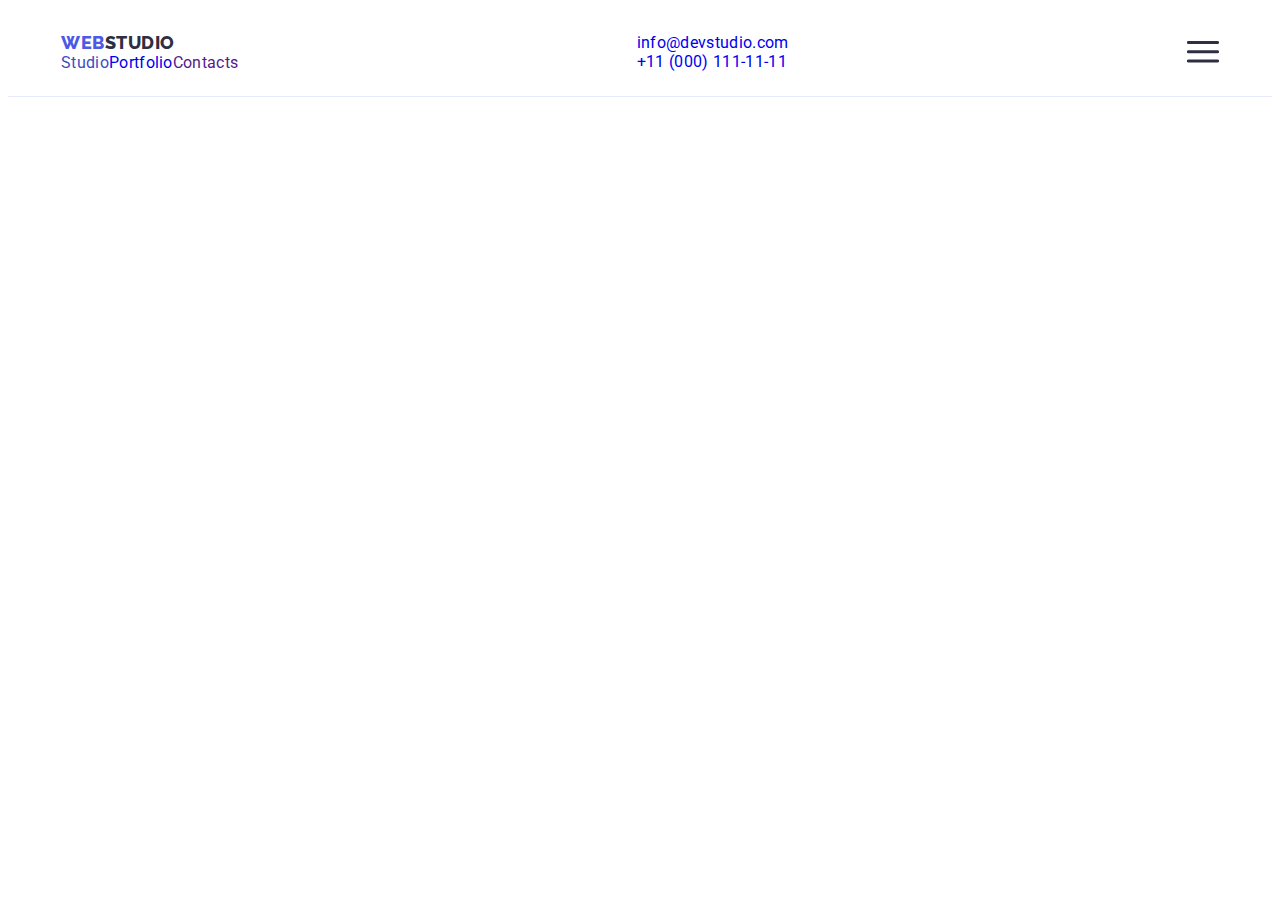
==== index.html @ 08434173 "thrash" ====
<!DOCTYPE html>
<html lang="en">
  <head>
    <meta charset="UTF-8" />
    <meta http-equiv="X-UA-Compatible" content="IE=edge" />
    <meta name="viewport" content="width=device-width, initial-scale=1.0" />
    <title>Main Page</title>
    <link rel="preconnect" href="https://fonts.googleapis.com" />
    <link rel="preconnect" href="https://fonts.gstatic.com" crossorigin />
    <link
      href="https://fonts.googleapis.com/css2?family=Raleway:wght@800&family=Roboto:wght@400;500;700;900&display=swap"
      rel="stylesheet"
    />
    <link
      rel="stylesheet"
      href="https://cdnjs.cloudflare.com/ajax/libs/modern-normalize/1.1.0/modern-normalize.min.css"
      integrity="sha512-wpPYUAdjBVSE4KJnH1VR1HeZfpl1ub8YT/NKx4PuQ5NmX2tKuGu6U/JRp5y+Y8XG2tV+wKQpNHVUX03MfMFn9Q=="
      crossorigin="anonymous"
      referrerpolicy="no-referrer"
    />
    <link rel="stylesheet" href="./css/styles.css" />
    <link rel="stylesheet" href="./css/media.css" />
  </head>
  <body>
    <!--**************HEADER********************-->
    <header class="page-header">
      <div class="container page-header-container">
        <nav class="page-navigation">
          <a class="logotype link" href="./index.html"
            >Web<span class="header-logotype-color">Studio</span></a
          >
          <ul class="menu list">
            <li class="menu-item">
              <a class="menu-link active-link link" href="./index.html"
                >Studio</a
              >
            </li>
            <li class="menu-item">
              <a class="menu-link link" href="./portfolio.html">Portfolio</a>
            </li>
            <li class="menu-item">
              <a class="menu-link link" href="">Contacts</a>
            </li>
          </ul>
        </nav>
        <address class="contacts">
          <ul class="contacts-menu list">
            <li class="contacts-menu-item contacts-information-email">
              <a
                class="contacts-information link"
                href="mailto:info@devstudio.com"
                >info@devstudio.com</a
              >
            </li>
            <li class="contacts-menu-item">
              <a class="contacts-information link" href="tel:+110001111111"
                >+11 (000) 111-11-11</a
              >
            </li>
          </ul>
        </address>
        <button type="button" class="mobile-menu-open" data-mobile-open>
          <svg class="mobile-menu-open-icon" width="32" height="22">
            <use href="./images/icons.svg#icon-menu-hamburger"></use>
          </svg>
        </button>
      </div>
      <div class="mobile-menu" data-mobile>
        <div class="container mobile-menu-container">
        <button type="button" class="mobile-menu-close" data-mobile-close>
          <svg class="mobile-menu-close-icon" width="8" height="8">
            <use href="./images/icons.svg#icon-close-modal"></use>
          </svg>
        </button>
        <ul class="mobile-menu-list list">
          <li class="mobile-menu-item"><a class="mobile-menu-link mobile-active-link link" href="">Studio</a></li>
          <li class="mobile-menu-item"><a class="mobile-menu-link link" href="">Portfolio</a></li>
          <li class="mobile-menu-item"><a class="mobile-menu-link link" href="">Contacts</a></li>
        </ul>
        <adress class="mobile-contacts">
          <ul class="mobile-contacts-menu list">
            <li class="mobile-contacts-item"><a class="mobile-contacts-information mobile-contacts-information-active link" href="tel:+110001111111">+11 (000) 111-11-11</a></li>
            <li class="mobile-contacts-item"><a class="mobile-contacts-information link" href="mailto:info@devstudio.com">info@devstudio.com</a></li>
          </ul>
        </adress>
        <ul class="mobile-social-menu list">
            <li class="mobile-social-menu-item"><a class="mobile-social-menu-link link" href="">
                      <svg class="mobile-social-menu-icon" width="24" height="24">
                        <use href="./images/icons.svg#icon-instagram"></use>
                      </svg>
                    </a>
                  </li>
            <li class="mobile-social-menu-item">
                    <a class="mobile-social-menu-link link" href="">
                      <svg class="mobile-social-menu-icon" width="24" height="24">
                        <use href="./images/icons.svg#icon-twitter"></use>
                      </svg>
                    </a>
                  </li>
            <li class="mobile-social-menu-item">
                    <a class="mobile-social-menu-link link" href="">
                      <svg class="mobile-social-menu-icon" width="24" height="24">
                        <use href="./images/icons.svg#icon-facebook"></use>
                      </svg>
                    </a>
                  </li>
            <li class="mobile-social-menu-item">
                    <a class="mobile-social-menu-link link" href="">
                      <svg class="mobile-social-menu-icon" width="24" height="24">
                        <use href="./images/icons.svg#icon-linkedin"></use>
                      </svg>
                    </a>
                  </li>
                </ul>
                </div>
        </div>
    </header>
    <main>
      <!--**************HERO********************-->
      <!-- <section class="hero section">
        <h1 class="hero-title">Effective Solutions for Your Business</h1>
        <button class="hero-btn" type="button" data-modal-open>
          Order Service
        </button>
      </section> -->
      <!--**************ADVANTAGES********************-->
      <!-- <section class="advantages">
        <div class="container">
          <h2 class="section-title visually-hidden advantages-title">
            Advantages
          </h2>
          <ul class="advantages-menu list">
            <li class="advantages-item">
              <div class="advantages-icon-container">
                <svg class="advantages-icon" width="64" height="64">
                  <use href="./images/icons.svg#icon-antenna"></use>
                </svg>
              </div>
              <h3 class="advantages-item-title">Strategy</h3>
              <p class="advantages-item-description">
                Our goal is to identify the business problem to walk away with
                the perfect and creative solution.
              </p>
            </li>
            <li class="advantages-item">
              <div class="advantages-icon-container">
                <svg class="advantages-icon" width="64" height="64">
                  <use href="./images/icons.svg#icon-clock"></use>
                </svg>
              </div>
              <h3 class="advantages-item-title">Punctuality</h3>
              <p class="advantages-item-description">
                Bring the key message to the brand's audience for the best price
                within the shortest possible time.
              </p>
            </li>
            <li class="advantages-item">
              <div class="advantages-icon-container">
                <svg class="advantages-icon" width="64" height="64">
                  <use href="./images/icons.svg#icon-diagram"></use>
                </svg>
              </div>
              <h3 class="advantages-item-title">Diligence</h3>
              <p class="advantages-item-description">
                Research and confirm brands that present the strongest digital
                growth opportunities and minimize risk.
              </p>
            </li>
            <li class="advantages-item">
              <div class="advantages-icon-container">
                <svg class="advantages-icon" width="64" height="64">
                  <use href="./images/icons.svg#icon-astronaut"></use>
                </svg>
              </div>
              <h3 class="advantages-item-title">Technologies</h3>
              <p class="advantages-item-description">
                Design practice focused on digital experiences. We bring forth a
                deep passion for problem-solving.
              </p>
            </li>
          </ul>
        </div>
      </section> -->
      <!--**************ABOUT********************-->
      <!-- <section class="about section">
        <div class="container">
          <h2 class="section-title about-title">What are we doing</h2>
          <ul class="about-menu list">
            <li class="about-menu-item">
              <img
                class="about-picture"
                src="./images/monitor.jpg"
                alt="monitor"
                width="360"
                height="300"
              />
            </li>
            <li class="about-menu-item">
              <img
                class="about-picture"
                src="./images/smartphones.jpg"
                width="360"
                height="300"
                alt="different smartphones displays"
              />
            </li>
            <li class="about-menu-item">
              <img
                class="about-picture"
                src="./images/hands-with-smartphone.jpg"
                width="360"
                height="300"
                alt="hands with smartphone"
              />
            </li>
          </ul>
        </div>
      </section> -->
      <!--**************TEAM********************-->
      <!-- <section class="team section">
        <div class="container">
          <h2 class="section-title team-title">Our Team</h2>
          <ul class="team-menu list">
            <li class="team-menu-item">
              <img
                class="team-menu-picture"
                src="./images/product-designer.jpg"
                alt="man with beard"
                width="264"
                height="260"
              />
              <div class="team-menu-item-container">
                <h3 class="team-menu-title">Mark Guerrero</h3>
                <p class="team-menu-description">Product Designer</p>
                <ul class="social-menu list">
                  <li class="social-menu-item">
                    <a class="social-menu-link link" href="">
                      <svg class="social-menu-icon" width="16" height="16">
                        <use href="./images/icons.svg#icon-instagram"></use>
                      </svg>
                    </a>
                  </li>
                  <li class="social-menu-item">
                    <a class="social-menu-link link" href="">
                      <svg class="social-menu-icon" width="16" height="16">
                        <use href="./images/icons.svg#icon-twitter"></use>
                      </svg>
                    </a>
                  </li>
                  <li class="social-menu-item">
                    <a class="social-menu-link link" href="">
                      <svg class="social-menu-icon" width="16" height="16">
                        <use href="./images/icons.svg#icon-facebook"></use>
                      </svg>
                    </a>
                  </li>
                  <li class="social-menu-item">
                    <a class="social-menu-link link" href="">
                      <svg class="social-menu-icon" width="16" height="16">
                        <use href="./images/icons.svg#icon-linkedin"></use>
                      </svg>
                    </a>
                  </li>
                </ul>
              </div>
            </li>
            <li class="team-menu-item">
              <img
                class="team-menu-picture"
                src="./images/frontend-developer.jpg"
                alt="smiling-man-in-blue-t-shirt"
                width="264"
                height="260"
              />
              <div class="team-menu-item-container">
                <h3 class="team-menu-title">Tom Ford</h3>
                <p class="team-menu-description">Frontend Developer</p>
                <ul class="social-menu list">
                  <li class="social-menu-item">
                    <a class="social-menu-link link" href="">
                      <svg class="social-menu-icon" width="16" height="16">
                        <use href="./images/icons.svg#icon-instagram"></use>
                      </svg>
                    </a>
                  </li>
                  <li class="social-menu-item">
                    <a class="social-menu-link link" href="">
                      <svg class="social-menu-icon" width="16" height="16">
                        <use href="./images/icons.svg#icon-twitter"></use>
                      </svg>
                    </a>
                  </li>
                  <li class="social-menu-item">
                    <a class="social-menu-link link" href="">
                      <svg class="social-menu-icon" width="16" height="16">
                        <use href="./images/icons.svg#icon-facebook"></use>
                      </svg>
                    </a>
                  </li>
                  <li class="social-menu-item">
                    <a class="social-menu-link link" href="">
                      <svg class="social-menu-icon" width="16" height="16">
                        <use href="./images/icons.svg#icon-linkedin"></use>
                      </svg>
                    </a>
                  </li>
                </ul>
              </div>
            </li>
            <li class="team-menu-item">
              <img
                class="team-menu-picture"
                src="./images/marketing.jpg"
                alt="women in rose cardigan"
                width="264"
                height="260"
              />
              <div class="team-menu-item-container">
                <h3 class="team-menu-title">Camila Garcia</h3>
                <p class="team-menu-description">Marketing</p>
                <ul class="social-menu list">
                  <li class="social-menu-item">
                    <a class="social-menu-link link" href="">
                      <svg class="social-menu-icon" width="16" height="16">
                        <use href="./images/icons.svg#icon-instagram"></use>
                      </svg>
                    </a>
                  </li>
                  <li class="social-menu-item">
                    <a class="social-menu-link link" href="">
                      <svg class="social-menu-icon" width="16" height="16">
                        <use href="./images/icons.svg#icon-twitter"></use>
                      </svg>
                    </a>
                  </li>
                  <li class="social-menu-item">
                    <a class="social-menu-link link" href="">
                      <svg class="social-menu-icon" width="16" height="16">
                        <use href="./images/icons.svg#icon-facebook"></use>
                      </svg>
                    </a>
                  </li>
                  <li class="social-menu-item">
                    <a class="social-menu-link link" href="">
                      <svg class="social-menu-icon" width="16" height="16">
                        <use href="./images/icons.svg#icon-linkedin"></use>
                      </svg>
                    </a>
                  </li>
                </ul>
              </div>
            </li>
            <li class="team-menu-item">
              <img
                class="team-menu-picture"
                src="./images/ui-designer.jpg"
                alt="smiling man in grey cardigan"
                width="264"
                height="260"
              />
              <div class="team-menu-item-container">
                <h3 class="team-menu-title">Daniel Wilson</h3>
                <p class="team-menu-description">UI Designer</p>
                <ul class="social-menu list">
                  <li class="social-menu-item">
                    <a class="social-menu-link link" href="">
                      <svg class="social-menu-icon" width="16" height="16">
                        <use href="./images/icons.svg#icon-instagram"></use>
                      </svg>
                    </a>
                  </li>
                  <li class="social-menu-item">
                    <a class="social-menu-link link" href="">
                      <svg class="social-menu-icon" width="16" height="16">
                        <use href="./images/icons.svg#icon-twitter"></use>
                      </svg>
                    </a>
                  </li>
                  <li class="social-menu-item">
                    <a class="social-menu-link link" href="">
                      <svg class="social-menu-icon" width="16" height="16">
                        <use href="./images/icons.svg#icon-facebook"></use>
                      </svg>
                    </a>
                  </li>
                  <li class="social-menu-item">
                    <a class="social-menu-link link" href="">
                      <svg class="social-menu-icon" width="16" height="16">
                        <use href="./images/icons.svg#icon-linkedin"></use>
                      </svg>
                    </a>
                  </li>
                </ul>
              </div>
            </li>
          </ul>
        </div>
      </section> -->
      <!--**************CUSTOMERS********************-->
      <!-- <section class="customers section">
        <div class="container">
          <h2 class="section-title customers-title">Customers</h2>
          <ul class="customers-menu list">
            <li class="customers-menu-item">
              <a class="customers-menu-link" href="">
                <svg class="customers-menu-icon" width="104" height="56">
                  <use href="./images/icons.svg#icon-logo1"></use>
                </svg>
              </a>
            </li>
            <li class="customers-menu-item">
              <a class="customers-menu-link" href="">
                <svg class="customers-menu-icon" width="104" height="56">
                  <use href="./images/icons.svg#icon-logo2"></use>
                </svg>
              </a>
            </li>
            <li class="customers-menu-item">
              <a class="customers-menu-link" href="">
                <svg class="customers-menu-icon" width="104" height="56">
                  <use href="./images/icons.svg#icon-logo3"></use>
                </svg>
              </a>
            </li>
            <li class="customers-menu-item">
              <a class="customers-menu-link" href="">
                <svg class="customers-menu-icon" width="104" height="56">
                  <use href="./images/icons.svg#icon-logo4"></use>
                </svg>
              </a>
            </li>
            <li class="customers-menu-item">
              <a class="customers-menu-link" href="">
                <svg class="customers-menu-icon" width="104" height="56">
                  <use href="./images/icons.svg#icon-logo5"></use>
                </svg>
              </a>
            </li>
            <li class="customers-menu-item">
              <a class="customers-menu-link" href="">
                <svg class="customers-menu-icon" width="104" height="56">
                  <use href="./images/icons.svg#icon-logo6"></use>
                </svg>
              </a>
            </li>
          </ul>
        </div>
      </section>
    </main> -->
    <!--**************FOOTER********************-->
    <!-- <footer class="footer">
      <div class="container footer-general-container">
        <div class="page-footer-container">
          <a class="logotype footer-logotype link" href="./index.html"
            >Web<span class="footer-logotype-color">Studio</span></a
          >
          <p class="footer-copy">
            Increase the flow of customers and sales for your business with
            digital marketing & growth solutions.
          </p>
        </div>
        <div class="social-media-container">
          <p class="social-media-title">Social media</p>
          <ul class="social-media-menu list">
            <li class="social-media-item">
              <a class="social-media-item-link link" href="">
                <svg class="social-media-icon" width="24" height="24">
                  <use href="./images/icons.svg#icon-instagram"></use>
                </svg>
              </a>
            </li>
            <li class="social-media-item">
              <a class="social-media-item-link link" href="">
                <svg class="social-media-icon" width="24" height="24">
                  <use href="./images/icons.svg#icon-twitter"></use>
                </svg>
              </a>
            </li>
            <li class="social-media-item">
              <a class="social-media-item-link link" href="">
                <svg class="social-media-icon" width="24" height="24">
                  <use href="./images/icons.svg#icon-facebook"></use>
                </svg>
              </a>
            </li>
            <li class="social-media-item">
              <a class="social-media-item-link link" href="">
                <svg class="social-media-icon" width="24" height="24">
                  <use href="./images/icons.svg#icon-linkedin"></use>
                </svg>
              </a>
            </li>
          </ul>
        </div>
        <div class="subscribe-container">
          <p class="subscribe-form-name">Subscribe</p>
          <form class="subscribe-form">
            <label class="subscribe-form-field">
              <input
                type="email"
                name="subscribe-email"
                class="subscribe-form-input"
                required
                placeholder="E-mail"
              />
            </label>
            <button type="submit" class="subscribe-form-submit">
              Subscribe
              <svg class="subscribe-form-icon" width="24" height="24">
                <use href="./images/icons.svg#icon-subscribe"></use>
              </svg>
            </button>
          </form>
        </div>
      </div>
    </footer>
    <div class="backdrop is-hidden" data-modal>
      <div class="modal">
        <button type="button" class="modal-close-btn" data-modal-close>
          <svg class="modal-close-btn-icon" width="8" height="8">
            <use href="./images/icons.svg#icon-close-modal"></use>
          </svg>
        </button>
        <p class="form-name">Leave your contacts and we will call you back</p>
        <form class="modal-form">
          <label class="modal-form-field">
            <span class="modal-form-field-desc">Name</span>
            <span class="modal-form-input-wrapper">
              <input
                type="text"
                name="user-name"
                class="modal-form-input"
                required
                pattern="[a-zA-Zа-яА-ЯіІїЇ]+"
                minlength="2"
              />
              <svg class="modal-form-input-icon" width="18" height="18">
                <use href="./images/icons.svg#icon-person"></use>
              </svg>
            </span>
          </label>
          <label class="modal-form-field">
            <span class="modal-form-field-desc">Phone</span>
            <span class="modal-form-input-wrapper">
              <input
                type="tel"
                name="user-phone"
                class="modal-form-input"
                required
                pattern="[0-9]{3}-[0-9]{3}-[0-9]{2}-[0-9]{2}"
                title="xxx-xxx-xx-xx"
              />
              <svg class="modal-form-input-icon" width="18" height="24">
                <use href="./images/icons.svg#icon-phone"></use>
              </svg>
            </span>
          </label>
          <label class="modal-form-field">
            <span class="modal-form-field-desc">Email</span>
            <span class="modal-form-input-wrapper">
              <input type="email" name="user-email" class="modal-form-input" />
              <svg class="modal-form-input-icon" width="18" height="24">
                <use href="./images/icons.svg#icon-email"></use>
              </svg>
            </span>
          </label>
          <label class="modal-form-message-field">
            <span class="modal-form-field-desc">Comment</span>
            <textarea
              name="user-message"
              class="modal-form-message"
              placeholder="Text input"
            ></textarea>
          </label>
          <input
            id="user-policy"
            type="checkbox"
            name="user-policy"
            class="modal-form-check visually-hidden"
          />
          <label for="user-policy" class="modal-form-check-desc">
            <span class="modal-form-fake-check">
              <svg class="modal-form-fake-check-icon" width="10" height="8">
                <use href="./images/icons.svg#icon-approval"></use>
              </svg>
            </span>
            I accept the terms and conditions of the&nbsp;
            <a class="modal-form-check-desc-link link" href=""
              >Privacy Policy</a
            ></label
          >
          <button type="submit" class="modal-form-submit">Send</button>
        </form>
      </div>
    </div> -->
    <script defer src="js/mobile-menu.js"></script>
    <!-- <script src="./js/modal.js"></script> -->
  </body>
</html>
---- css/styles.css ----
:root {
  --primary-brand: #4d5ae5;
  --pressed-state: #404bbf;
  --dark: #2e2f42;
  --success: #31d0aa;
  --text: #434455;
  --subtle-text: #8e8f99;
  --accent: #e7e9fc;
  --light: #f4f4fd;
  --modal-overlay: #2e2f42;
  --hero-background: #2e2f42;
  --white-background: #ffffff;
  --modal-background: #fcfcfc;
  --card-set-horizontal-gap: 24px;
  --card-set-vertical-gap: 48px;
  --transition-dur-and-func: 250ms cubic-bezier(0.4, 0, 0.2, 1);
}
body {
  font-family: "Roboto", sans-serif;
  letter-spacing: 0.02em;
  background-color: var(--white-background);
  color: var(--text);
}
.container {
  max-width: 428px;
  padding-left: 15px;
  padding-right: 15px;
  margin-left: auto;
  margin-right: auto;
}
.section {
  padding-top: 120px;
  padding-bottom: 120px;
}
p,
h1,
h2,
h3,
h4,
h5,
h6 {
  margin-top: 0;
  margin-bottom: 0;
}
ul,
ol {
  margin-top: 0;
  margin-bottom: 0;
  padding-left: 0;
}
img {
  display: block;
  max-width: 100%;
}
address {
  font-style: normal;
}
button {
  cursor: pointer;
}
.visually-hidden {
  position: absolute;
  width: 1px;
  height: 1px;
  margin: -1px;
  border: 0;
  padding: 0;
  white-space: nowrap;
  clip-path: inset(100%);
  clip: rect(0 0 0 0);
  overflow: hidden;
}
.link {
  text-decoration: none;
}
.list {
  list-style: none;
}
/*======================COMPONENTS=====================*/
.section-title {
  font-size: 36px;
  line-height: 1.11;
  text-align: center;
  text-transform: capitalize;
  letter-spacing: 0.02em;
  color: var(--dark);
}
/*========================HEADER=======================*/
.page-header {
  padding-top: 24px;
  padding-bottom: 24px;
  border-bottom: 1px solid #e7e9fc;
}
.page-header-container {
  display: flex;
  align-items: center;
  justify-content: space-between;
}
.mobile-menu-open {
  background-color: transparent;
  border: none;
  stroke: var(--dark);
  padding: 0;
  line-height: 0;
}
.mobile-menu {
  position: fixed;
  top: 0;
  left: 0;
  z-index: 2;
  width: 100%;
  height: 100%;
  background-color: var(--white-background);
  opacity: 0;
  visibility: hidden;
  pointer-events: none;
  transition: opacity var(--transition-dur-and-func),
    visibility var(--transition-dur-and-func);
}
.mobile-menu.is-open {
  visibility: visible;
  opacity: 1;
  pointer-events: none;
}
.mobile-menu-container {
  position: relative;
  padding-top: 80px;
  padding-bottom: 40px;
  padding-left: 40px;
  padding-right: 35px;
}
.mobile-menu-close {
  position: absolute;
  top: 24px;
  right: 15px;
  border: 1px solid rgba(46, 47, 66, 0.1);
  border-radius: 50%;
  padding: 0;
  line-height: 0;
  width: 24px;
  height: 24px;
}
.mobile-menu-close-icon {
  fill: var(--dark);
}
.mobile-menu-link {
  font-weight: 700;
  font-size: 36px;
  line-height: 1.11;
  letter-spacing: 0.02em;
  text-transform: capitalize;
  color: var(--dark);
}
.mobile-menu-item:not(:last-child) {
  margin-bottom: 40px;
}
.mobile-active-link {
  color: var(--pressed-state);
}
.mobile-contacts-menu {
  display: flex;
  flex-direction: column;
  align-items: flex-start;
  margin-top: 284px;
  margin-bottom: 48px;
}
.mobile-contacts-information {
  font-weight: 500;
  font-size: 20px;
  line-height: 1.2;
  letter-spacing: 0.02em;
  color: var(--text);
}
.mobile-contacts-information-active {
  display: block;
  font-weight: 700;
  font-size: 36px;
  line-height: 1.11;
  letter-spacing: 0.02em;
  text-transform: capitalize;
  color: var(--primary-brand);
  margin-bottom: 40px;
}
.mobile-social-menu {
  display: flex;
  align-items: flex-start;
  gap: 56px;
}
.mobile-social-menu-item {
  width: 40px;
  height: 40px;
}
.mobile-social-menu-link {
  display: flex;
  justify-content: center;
  align-items: center;
  background-color: #4d5ae5;
  width: 100%;
  height: 100%;
  border-radius: 50%;
}

.page-navigation {
  /* display: flex;
  align-items: center; */
}
.contacts-menu {
  /* display: flex;
  align-items: center; */
}
.menu {
  /* display: flex;
  align-items: center; */
}
.menu-item {
  /* position: relative; */
}
.menu-item:not(:last-child) {
  /* margin-right: 70px; */
}
.logotype {
  font-family: "Raleway", sans-serif;
  font-weight: 800;
  font-size: 18px;
  line-height: 1.17;
  display: flex;
  align-items: center;
  letter-spacing: 0.03em;
  text-transform: uppercase;
  color: var(--primary-brand);
}
.page-navigation > .logotype {
  /* margin-right: 76px; */
}
.header-logotype-color {
  font-family: "Raleway", sans-serif;
  font-weight: 800;
  font-size: 18px;
  line-height: 1.17px;
  display: flex;
  align-items: center;
  letter-spacing: 0.03em;
  text-transform: uppercase;
  color: var(--dark);
}
.menu-link {
  /* font-weight: 500;
  font-size: 16px;
  line-height: 1.5;
  color: var(--dark);
  transition: color var(--transition-dur-and-func); */
}
.menu-link:hover,
.menu-link:focus {
  color: var(--pressed-state);
}
.active-link {
  color: var(--pressed-state);
}
.active-link::after {
  /* content: "";
  display: block;
  position: absolute;
  width: 100%;
  height: 4px;
  left: 0px;
  top: 44px;
  background-color: var(--pressed-state);
  border-radius: 2px; */
}
.contacts {
  /* font-style: normal;
  margin-left: auto; */
}
.contacts-information {
  /* font-size: 16px;
  line-height: 1.5;
  color: inherit;
  transition: color var(--transition-dur-and-func); */
}
.contacts-information:hover,
.contacts-information:focus {
  /* color: var(--pressed-state); */
}
.contacts-information-email {
  /* margin-right: 70px; */
}
/*========================HERO=========================*/
.hero {
  background-color: var(--dark);
  background-image: linear-gradient(
      rgba(46, 47, 66, 0.7),
      rgba(46, 47, 66, 0.7)
    ),
    url(../images/hero-background-image.jpg);
  background-position: center;
  background-size: cover;
  max-width: 1440px;
  height: 600px;
  margin-left: auto;
  margin-right: auto;
  padding-top: 188px;
  padding-bottom: 188px;
  text-align: center;
  justify-content: center;
}
.hero-title {
  font-size: 56px;
  line-height: 1.07;
  letter-spacing: 0.02em;
  color: var(--white-background);
  width: 496px;
  margin: 0 auto;
}
.hero-btn {
  font-family: "Roboto", sans-serif;
  font-weight: 500;
  font-size: 16px;
  line-height: 1.5;
  letter-spacing: 0.04em;
  color: var(--white-background);
  background: var(--primary-brand);
  box-shadow: 0px 4px 4px rgba(0, 0, 0, 0.15);
  border: none;
  border-radius: 4px;
  min-width: 169px;
  height: 56px;
  padding: 16px 32px;
  margin: 0 auto;
  margin-top: var(--card-set-vertical-gap);
  transition: background-color var(--transition-dur-and-func),
    box-shadow var(--transition-dur-and-func);
}
.hero-btn:hover,
.hero-btn:focus {
  background-color: var(--pressed-state);
  box-shadow: 0px 4px 4px rgba(0, 0, 0, 0.15);
}
/*=====================ADVANTAGES======================*/
.advantages {
  padding-top: 120px;
}
.advantages-menu {
  display: flex;
  flex-wrap: wrap;
  gap: 24px;
}
.advantages {
  padding-bottom: 0px;
}
.advantages-item {
  width: 264px;
}
.advantages-item-title {
  font-weight: 500;
  font-size: 20px;
  line-height: 1.2;
  letter-spacing: 0.02em;
  color: var(--dark);
  margin-bottom: 8px;
}
.advantages-item-description {
  line-height: 1.5;
}
.advantages-icon-container {
  display: flex;
  justify-content: center;
  align-items: center;
  background-color: var(--light);
  border-radius: 4px;
  width: 264px;
  height: 112px;
  margin-bottom: 8px;
}
.advantages-icon {
  fill: var(--dark);
}
/*=======================ABOUT=========================*/
.about-title {
  margin-bottom: 72px;
}
.about-menu {
  display: flex;
  column-gap: var(--card-set-horizontal-gap);
}
.about-menu-item {
  flex-basis: calc(100% - 2 * var(--card-set-horizontal-gap)) / 3;
  border: 1px solid #e7e9fc;
}
/*=======================TEAM==========================*/
.team {
  background-color: var(--light);
}
.team-title {
  margin-bottom: 72px;
}
.team-menu {
  display: flex;
  flex-wrap: wrap;
  column-gap: var(--card-set-horizontal-gap);
}
.team-menu-item {
  background-color: var(--white-background);
  flex-basis: calc(100% - 3 * var(--card-set-horizontal-gap)) / 4;
}
.team-menu-item-container {
  padding-top: 32px;
  padding-bottom: 32px;
  box-shadow: 0px 1px 6px rgba(46, 47, 66, 0.08),
    0px 1px 1px rgba(46, 47, 66, 0.16), 0px 2px 1px rgba(46, 47, 66, 0.08);
  border-radius: 0px 0px 4px 4px;
}
.team-menu-title {
  font-weight: 500;
  font-size: 20px;
  line-height: 1.2;
  letter-spacing: 0.02em;
  text-align: center;
  color: var(--dark);
  margin-bottom: 8px;
}
.team-menu-description {
  line-height: 1.5;
  text-align: center;
  color: var(--text);
  margin-bottom: 8px;
}
.social-menu {
  display: flex;
  justify-content: center;
  gap: 24px;
}
.social-menu-item {
  width: 40px;
  height: 40px;
}
.social-menu-link {
  display: flex;
  justify-content: center;
  align-items: center;
  background-color: #4d5ae5;
  width: 100%;
  height: 100%;
  border-radius: 50%;
  transition: background-color var(--transition-dur-and-func);
}
.social-menu-link:hover,
.social-menu-link:focus {
  background-color: var(--pressed-state);
}
.social-menu-icon {
  fill: #f4f4fd;
}
/*=====================CUSTOMERS==========================*/
.customers-title {
  margin-bottom: 72px;
}
.customers-menu {
  display: flex;
  justify-content: center;
  gap: 24px;
}
.customers-menu-item {
  width: 168px;
  height: 88px;
  border: 1px solid #8e8f99;
  border-radius: 4px;
  transition: border-color var(--transition-dur-and-func);
}
.customers-menu-icon {
  fill: #8e8f99;
  transition: fill var(--transition-dur-and-func);
}
.customers-menu-link {
  display: flex;
  justify-content: center;
  align-items: center;
  width: 100%;
  height: 100%;
}
.customers-menu-item:hover,
.customers-menu-item:focus {
  border-color: var(--pressed-state);
}
.customers-menu-item:hover .customers-menu-icon,
.customers-menu-item:focus .customers-menu-icon {
  fill: var(--pressed-state);
}
/*=====================PORTFOLIO=======================*/
.projects-section {
  padding-top: 96px;
  padding-bottom: 120px;
}
.projects-menu {
  display: flex;
  flex-wrap: wrap;
  column-gap: var(--card-set-horizontal-gap);
  margin-bottom: 72px;
  justify-content: center;
}
.projects-menu-btn {
  font-family: "Roboto", sans-serif;
  background-color: var(--light);
  border: 1px solid var(--accent);
  border-radius: 4px;
  font-weight: 500;
  font-size: 16px;
  line-height: 1.5;
  letter-spacing: 0.04em;
  color: var(--primary-brand);
  padding: 12px 24px;
  transition: background-color var(--transition-dur-and-func),
    box-shadow var(--transition-dur-and-func),
    border var(--transition-dur-and-func), color var(--transition-dur-and-func);
}
.projects-menu-btn:hover,
.projects-menu-btn:focus {
  background-color: var(--pressed-state);
  box-shadow: 0px 3px 1px rgba(0, 0, 0, 0.1), 0px 2px 1px rgba(0, 0, 0, 0.08),
    0px 2px 2px rgba(0, 0, 0, 0.12);
  border: var(--pressed-state);
  color: var(--white-background);
}
.projects-list {
  display: flex;
  flex-wrap: wrap;
  row-gap: var(--card-set-vertical-gap);
  column-gap: var(--card-set-horizontal-gap);
}
.project-list-item {
  flex-basis: calc(100% - 2 * var(--card-set-horizontal-gap)) / 3;
}
.projects-list-link {
  display: block;
  transition: box-shadow var(--transition-dur-and-func);
}
.projects-list-link:hover,
.projects-list-link:focus {
  box-shadow: 0px 1px 6px rgba(46, 47, 66, 0.08),
    0px 1px 1px rgba(46, 47, 66, 0.16), 0px 2px 1px rgba(46, 47, 66, 0.08);
}
.projects-list-link:hover .overlay,
.projects-list-link:focus .overlay {
  transform: translate(0, 0);
}
.projects-list-img-wrapper {
  position: relative;
  overflow: hidden;
}
.overlay {
  position: absolute;
  left: 0;
  top: 0;
  width: 100%;
  height: 100%;
  overflow: auto;
  transform: translate(0, 100%);
  transition: transform var(--transition-dur-and-func);
  font-size: 16px;
  line-height: 1.5;
  letter-spacing: 0.02em;
  color: #f4f4fd;
  padding-top: 40px;
  padding-left: 32px;
  padding-right: 32px;
  background-color: var(--primary-brand);
}
.projects-list-item-container {
  padding-bottom: 32px;
  padding-top: 32px;
  padding-left: 16px;
  border: 1px solid #e7e9fc;
  border-top: none;
}
.projects-list-title {
  font-weight: 500;
  font-size: 20px;
  line-height: 1.2;
  letter-spacing: 0.02em;
  color: var(--dark);
  margin-bottom: 8px;
}
.projects-list-description {
  line-height: 1.5;
  color: var(--text);
}
/*======================FOOTER=========================*/
.footer {
  background-color: var(--dark);
  padding-bottom: 100px;
  padding-top: 100px;
}
.page-footer-container {
  margin-right: 120px;
}
.footer-logotype-color {
  color: var(--light);
}
.footer-copy {
  line-height: 1.5;
  color: var(--light);
  width: 264px;
}
.footer-logotype {
  margin-bottom: 16px;
}
.footer-general-container {
  display: flex;
}
.social-media-container {
  margin-right: 80px;
}
.social-media-title {
  font-weight: 500;
  line-height: 1.5;
  letter-spacing: 0.02em;
  color: #ffffff;
  margin-bottom: 16px;
}
.social-media-menu {
  display: flex;
  justify-content: left;
  gap: 16px;
}
.social-media-item {
  width: 40px;
  height: 40px;
}
.social-media-item-link {
  display: flex;
  justify-content: center;
  align-items: center;
  background-color: #4d5ae5;
  width: 100%;
  height: 100%;
  border-radius: 50%;
  transition: background-color var(--transition-dur-and-func);
}
.social-media-item-link:hover,
.social-media-item-link:focus {
  background-color: var(--success);
}
.social-media-icon {
  fill: #f4f4fd;
}
.subscribe-form-name {
  font-weight: 500;
  font-size: 16px;
  line-height: 1.5;
  letter-spacing: 0.02em;
  color: var(--white-background);
  margin-bottom: 16px;
}
.subscribe-form {
  display: flex;
}
.subscribe-form-field {
  margin-right: 24px;
}
.subscribe-form-input {
  width: 264px;
  height: 40px;
  border: 1px solid var(--white-background);
  filter: drop-shadow(0px 4px 4px rgba(0, 0, 0, 0.15));
  border-radius: 4px;
  background: var(--hero-background);
  padding: 8px 16px;
  color: var(--white-background);
}
.subscribe-form-input::placeholder {
  font-size: 12px;
  line-height: 2;
  letter-spacing: 0.04em;
  color: var(--white-background);
}
.subscribe-form-submit {
  font-family: "Roboto", sans-serif;
  font-weight: 500;
  font-size: 16px;
  line-height: 1.5;
  letter-spacing: 0.04em;
  display: flex;
  justify-content: center;
  align-items: center;
  gap: 16px;
  color: var(--white-background);
  background: var(--primary-brand);
  box-shadow: 0px 4px 4px rgba(0, 0, 0, 0.15);
  border: none;
  border-radius: 4px;
  min-width: 165px;
  height: 40px;
  padding: 8px 24px;
  margin: 0 auto;
  transition: background-color var(--transition-dur-and-func),
    box-shadow var(--transition-dur-and-func);
}
.subscribe-form-submit:hover,
.subscribe-form-submit:focus {
  background-color: var(--pressed-state);
  box-shadow: 0px 4px 4px rgba(0, 0, 0, 0.15);
}
.subscribe-form-icon {
  fill: var(--white-background);
}
/*======================MODAL WINDOW=========================*/
.backdrop {
  position: fixed;
  top: 0;
  left: 0;
  z-index: 100;
  width: 100%;
  height: 100%;
  background-color: rgba(46, 47, 66, 0.4);
  transition: visibility var(--transition-dur-and-func),
    opacity var(--transition-dur-and-func);
}
.backdrop.is-hidden {
  visibility: hidden;
  opacity: 0;
  pointer-events: none;
}
.modal {
  position: absolute;
  top: 50%;
  left: 50%;
  transform: translate(-50%, -50%);
  width: 408px;
  background-color: var(--modal-background);
  box-shadow: 0px 1px 1px rgba(0, 0, 0, 0.14), 0px 1px 3px rgba(0, 0, 0, 0.12),
    0px 2px 1px rgba(0, 0, 0, 0.2);
  border-radius: 4px;
  padding: 72px 24px 24px;
}
.modal-close-btn {
  position: absolute;
  top: 24px;
  right: 24px;
  display: flex;
  padding: 0;
  justify-content: center;
  align-items: center;
  width: 24px;
  height: 24px;
  background-color: var(--accent);
  border: 1px solid rgba(0, 0, 0, 0.1);
  border-radius: 50%;
  transition: background-color var(--transition-dur-and-func);
}
.modal-close-btn:hover,
.modal-close-btn:focus {
  background-color: var(--pressed-state);
}
.modal-close-btn-icon {
  fill: var(--dark);
  transition: fill var(--transition-dur-and-func);
}
.modal-close-btn:hover .modal-close-btn-icon,
.modal-close-btn:focus .modal-close-btn-icon {
  fill: var(--white-background);
}
/*======================MODAL FORM=========================*/
.form-name {
  font-weight: 500;
  font-size: 16px;
  line-height: 1.5;
  text-align: center;
  letter-spacing: 0.02em;
  color: var(--modal-overlay);
  margin-bottom: 16px;
}
.modal-form {
  display: flex;
  flex-direction: column;
}
.modal-form-field {
  margin-bottom: 8px;
}
.modal-form-message-field {
  margin-bottom: 16px;
}
.modal-form-field-desc {
  display: block;
  font-size: 12px;
  line-height: 1.17;
  letter-spacing: 0.01em;
  color: var(--subtle-text);
  margin-bottom: 4px;
}
.modal-form-input-wrapper {
  position: relative;
  display: block;
}
.modal-form-input {
  width: 100%;
  height: 40px;
  border: 1px solid rgba(46, 47, 66, 0.4);
  border-radius: 4px;
  padding-left: 38px;
  transition: border var(--transition-dur-and-func),
    outline var(--transition-dur-and-func);
}
.modal-form-input:focus {
  outline: none;
  border: 1px solid var(--primary-brand);
}
.modal-form-input-icon {
  position: absolute;
  top: 50%;
  left: 0;
  transform: translateY(-50%);
  margin-left: 16px;
  transition: fill var(--transition-dur-and-func);
}
.modal-form-input:focus + .modal-form-input-icon {
  fill: var(--primary-brand);
}
.modal-form-message {
  display: block;
  width: 100%;
  height: 120px;
  padding: 8px 16px;
  border: 1px solid rgba(46, 47, 66, 0.4);
  border-radius: 4px;
  resize: none;
  transition: outline var(--transition-dur-and-func),
    border var(--transition-dur-and-func);
}
.modal-form-message::placeholder {
  font-size: 12px;
  line-height: 1.17;
  letter-spacing: 0.04em;
  color: rgba(46, 47, 66, 0.4);
}
.modal-form-message:focus {
  outline: none;
  border: 1px solid var(--primary-brand);
}
.modal-form-check {
  position: absolute;
}
.modal-form-check-desc {
  display: flex;
  align-items: center;
  font-size: 12px;
  line-height: 1.17;
  letter-spacing: 0.04em;
  color: var(--subtle-text);
  cursor: pointer;
  margin-bottom: 24px;
}
.modal-form-fake-check {
  display: flex;
  justify-content: center;
  align-items: center;
  width: 16px;
  height: 16px;
  border: 1px solid rgba(46, 47, 66, 0.4);
  border-radius: 2px;
  margin-right: 8px;
  transition: border var(--transition-dur-and-func);
}
.modal-form-fake-check-icon {
  opacity: 0;
}
.modal-form-check:checked + .modal-form-check-desc > .modal-form-fake-check {
  background: var(--pressed-state);
  border: 1px solid var(--pressed-state);
}
.modal-form-check:focus + .modal-form-check-desc > .modal-form-fake-check {
  border: 1px solid var(--pressed-state);
}
.modal-form-check:checked
  + .modal-form-check-desc
  > .modal-form-fake-check
  > .modal-form-fake-check-icon {
  opacity: 1;
  fill: var(--light);
}
.modal-form-check-desc-link {
  font-size: 12px;
  line-height: 1.33;
  letter-spacing: 0.04em;
  text-decoration-line: underline;
  color: var(--primary-brand);
}
.modal-form-submit {
  font-family: "Roboto", sans-serif;
  font-weight: 500;
  font-size: 16px;
  line-height: 1.5;
  letter-spacing: 0.04em;
  color: var(--white-background);
  background: var(--primary-brand);
  box-shadow: 0px 4px 4px rgba(0, 0, 0, 0.15);
  border: none;
  border-radius: 4px;
  min-width: 169px;
  height: 56px;
  padding: 16px 32px;
  margin: 0 auto;
  transition: background-color var(--transition-dur-and-func),
    box-shadow var(--transition-dur-and-func);
}
.modal-form-submit:hover,
.modal-form-submit:focus {
  background-color: var(--pressed-state);
  box-shadow: 0px 4px 4px rgba(0, 0, 0, 0.15);
}
---- css/media.css ----
@media screen and (min-width: 768px) {
  .container {
    max-width: 768px;
  }
  .menu {
    display: flex;
    align-items: center;
  }
}
@media screen and (min-width: 1200px) {
  .container {
    max-width: 1158px;
  }
}

@media screen and (max-width: 768px) {
  .menu {
    display: none;
  }
  .contacts-menu {
    display: none;
  }
}
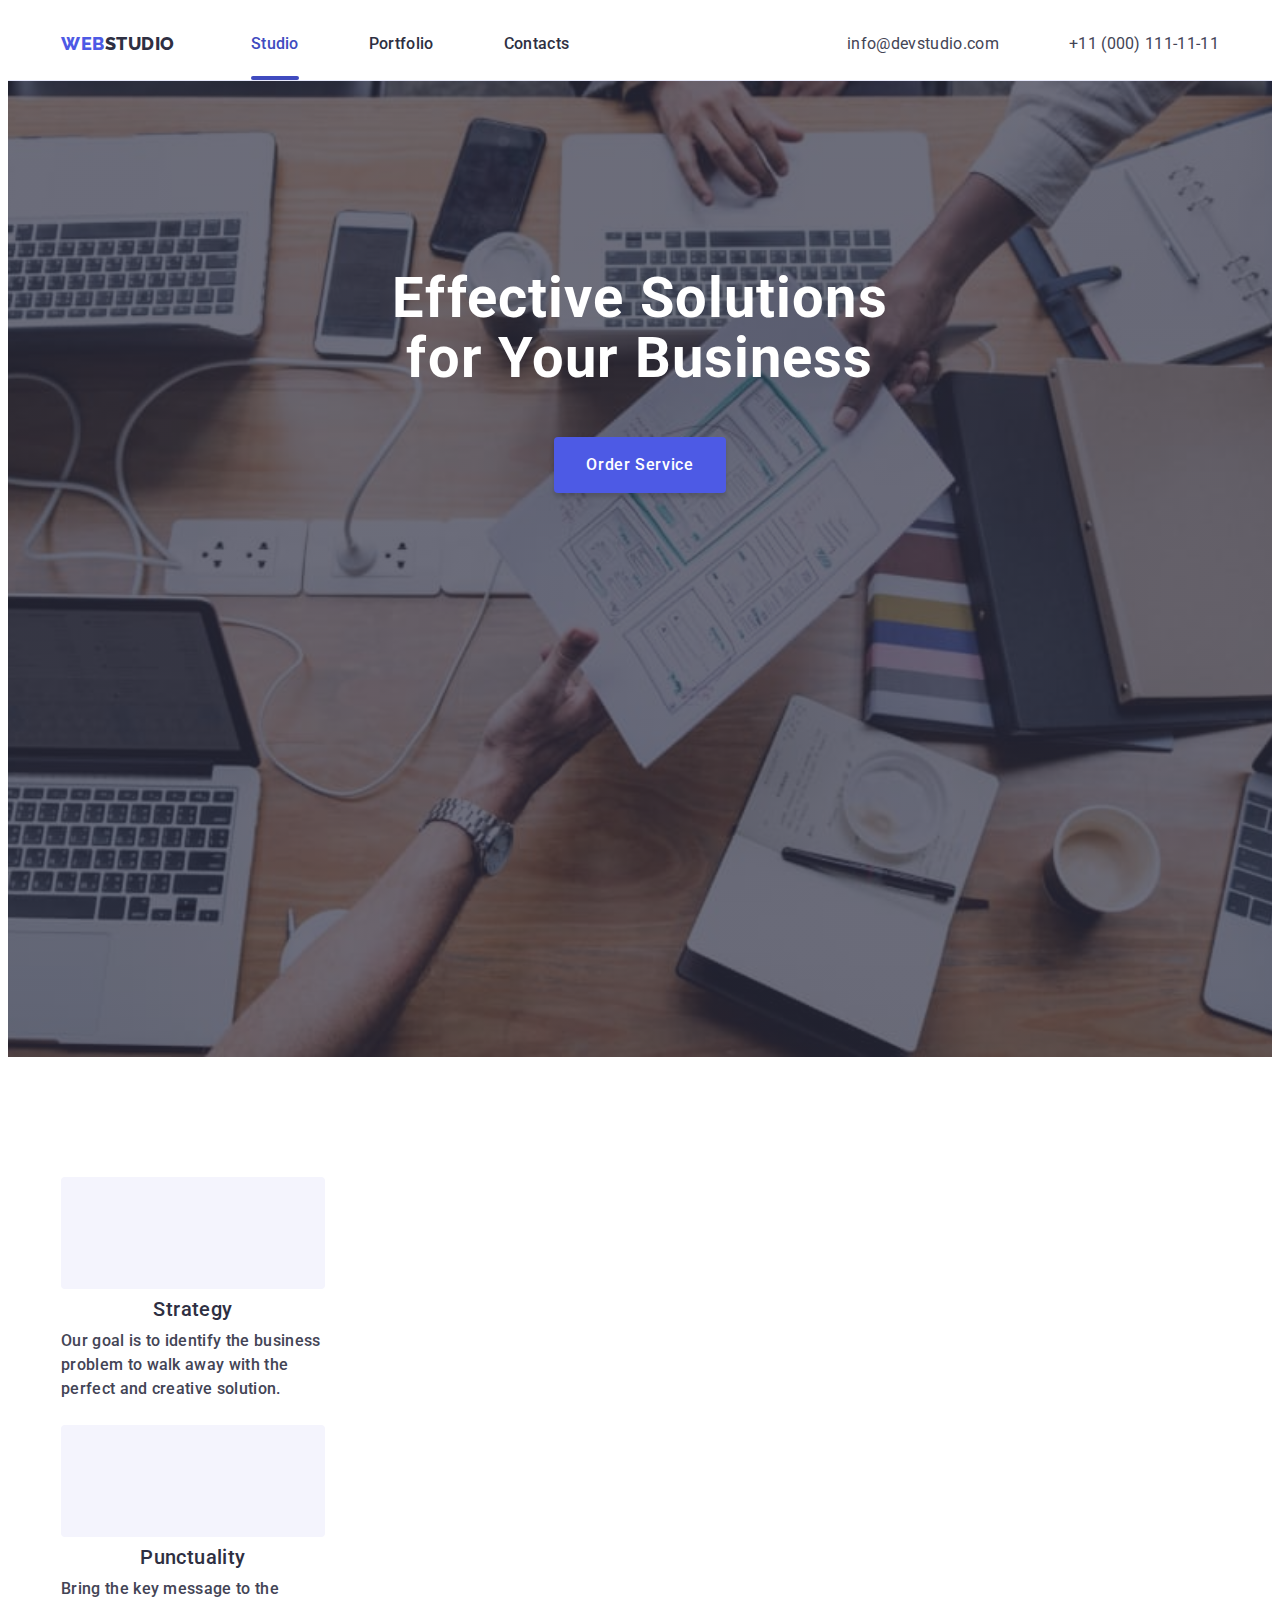
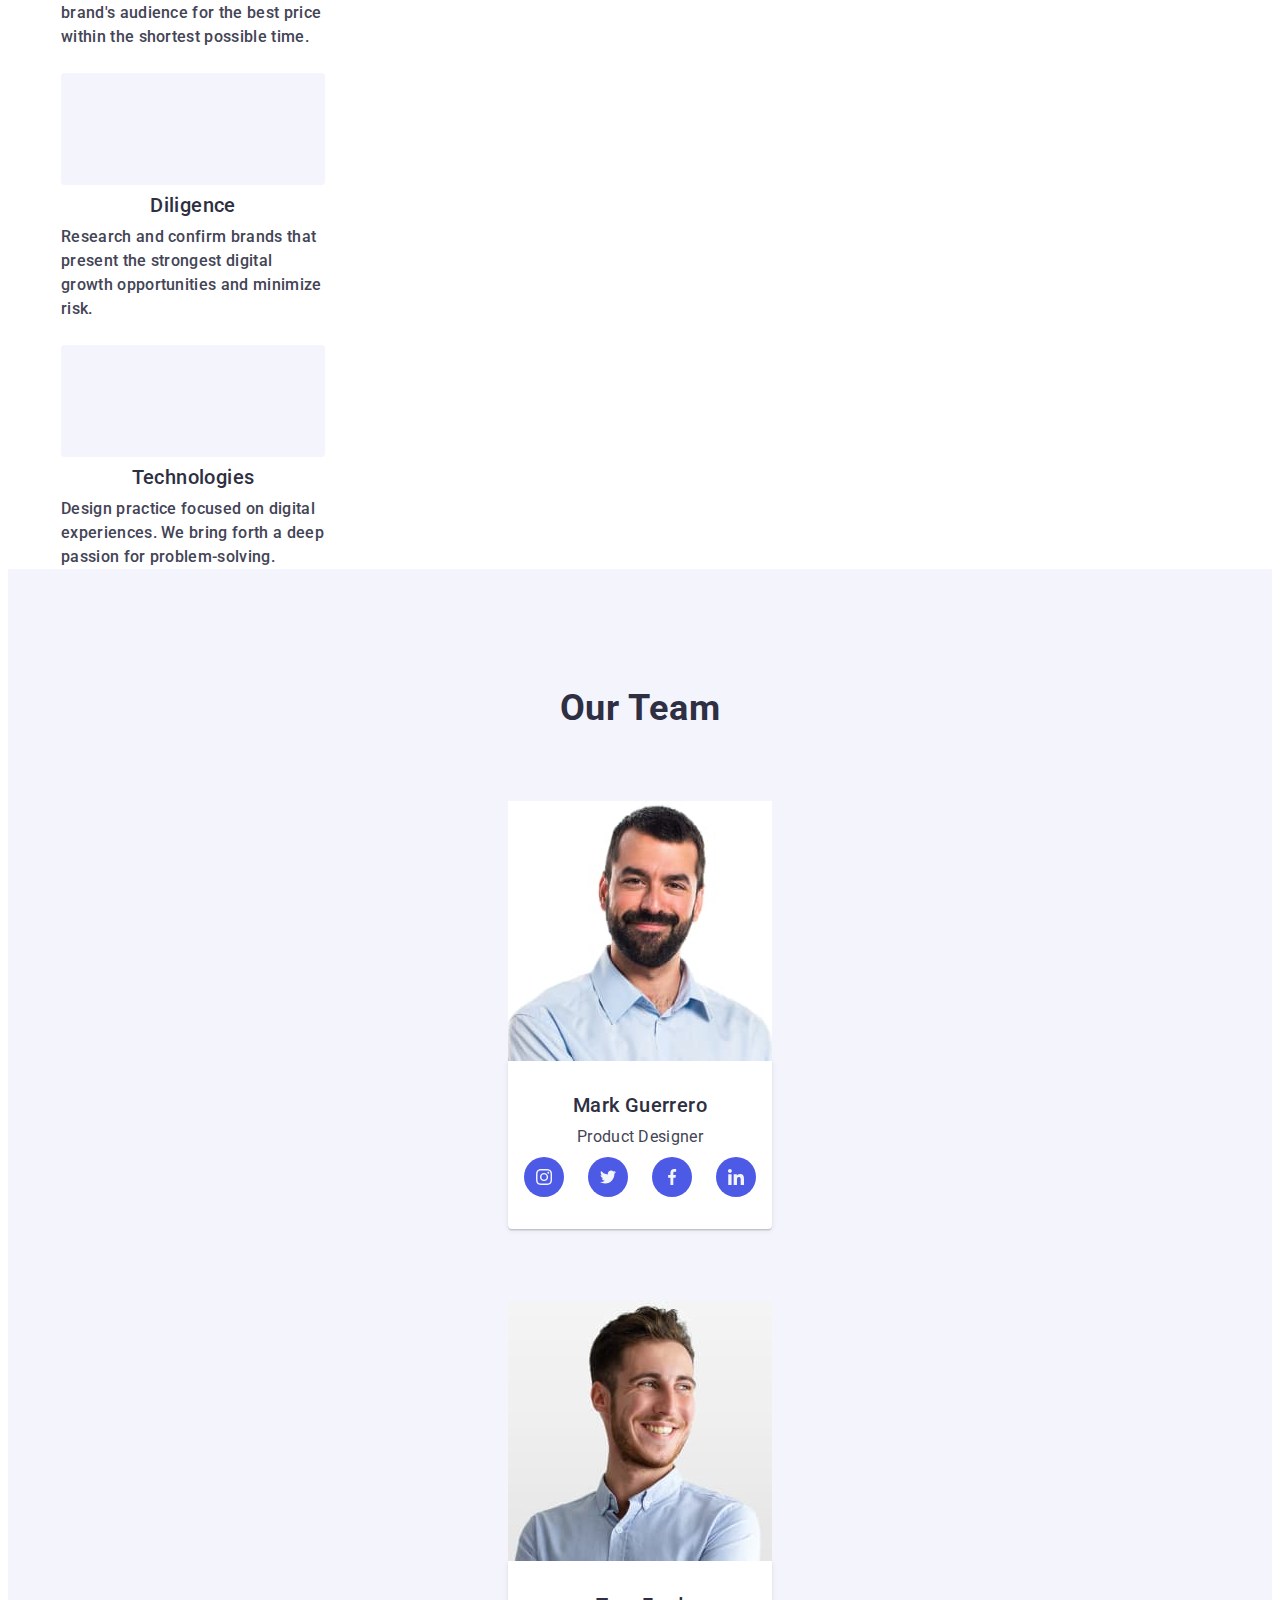
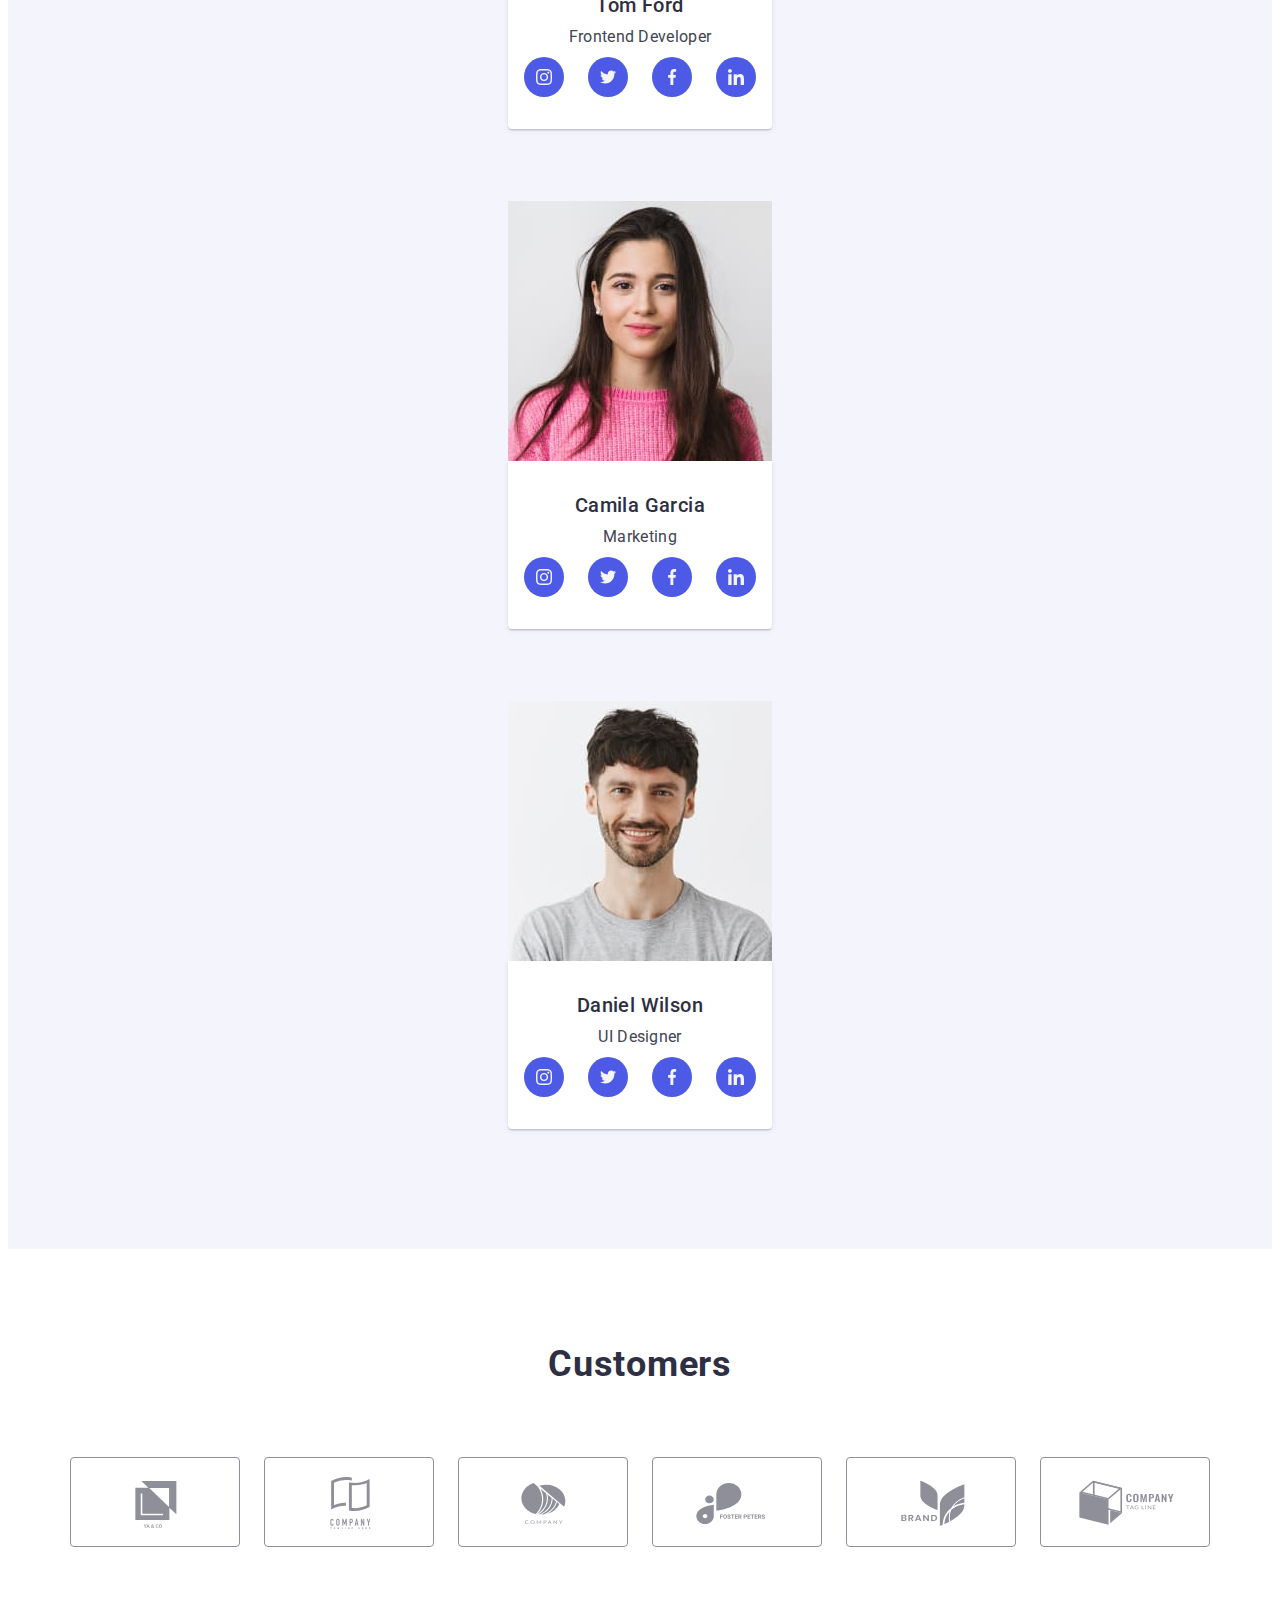
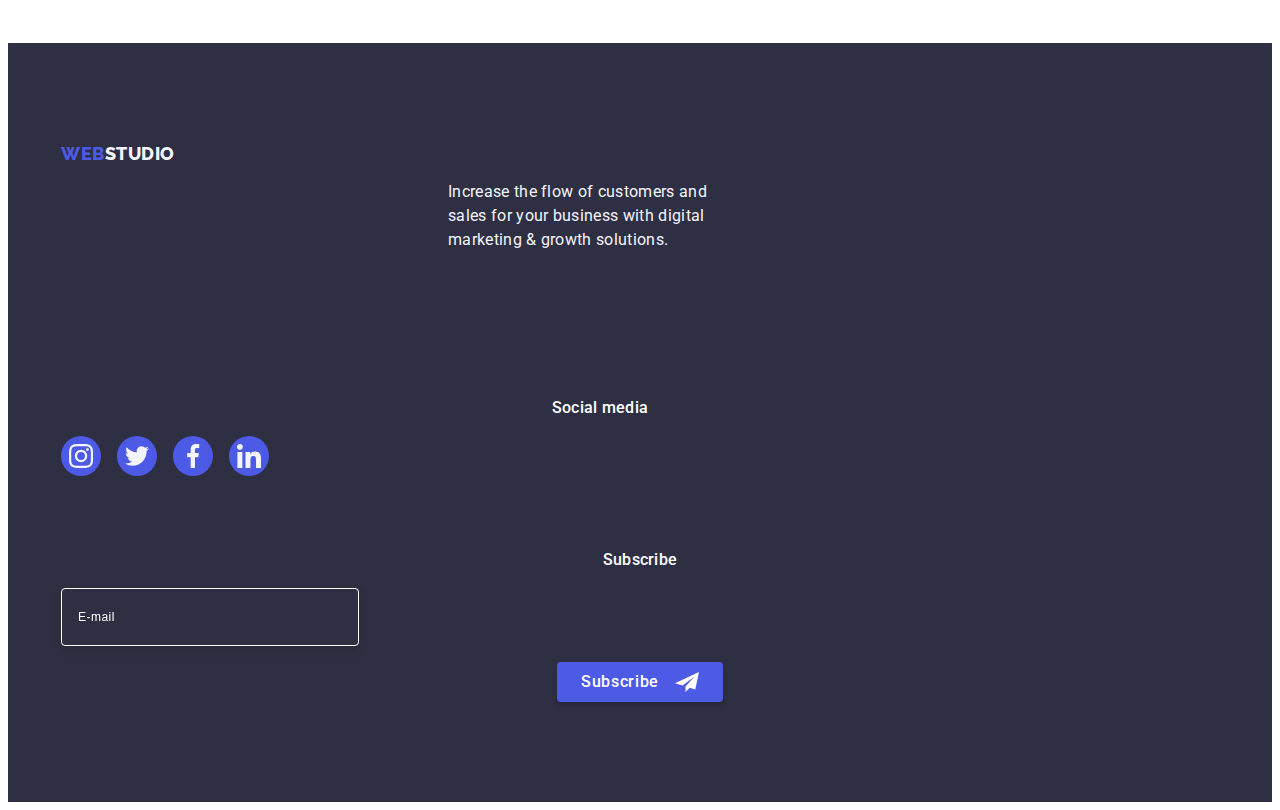
==== commit 68d8a2f3: "mobile" ====
--- a/index.html
+++ b/index.html
@@ -67,64 +67,85 @@
       </div>
       <div class="mobile-menu" data-mobile>
         <div class="container mobile-menu-container">
-        <button type="button" class="mobile-menu-close" data-mobile-close>
-          <svg class="mobile-menu-close-icon" width="8" height="8">
-            <use href="./images/icons.svg#icon-close-modal"></use>
-          </svg>
-        </button>
-        <ul class="mobile-menu-list list">
-          <li class="mobile-menu-item"><a class="mobile-menu-link mobile-active-link link" href="">Studio</a></li>
-          <li class="mobile-menu-item"><a class="mobile-menu-link link" href="">Portfolio</a></li>
-          <li class="mobile-menu-item"><a class="mobile-menu-link link" href="">Contacts</a></li>
-        </ul>
-        <adress class="mobile-contacts">
-          <ul class="mobile-contacts-menu list">
-            <li class="mobile-contacts-item"><a class="mobile-contacts-information mobile-contacts-information-active link" href="tel:+110001111111">+11 (000) 111-11-11</a></li>
-            <li class="mobile-contacts-item"><a class="mobile-contacts-information link" href="mailto:info@devstudio.com">info@devstudio.com</a></li>
-          </ul>
-        </adress>
-        <ul class="mobile-social-menu list">
-            <li class="mobile-social-menu-item"><a class="mobile-social-menu-link link" href="">
-                      <svg class="mobile-social-menu-icon" width="24" height="24">
-                        <use href="./images/icons.svg#icon-instagram"></use>
-                      </svg>
-                    </a>
-                  </li>
+          <button type="button" class="mobile-menu-close" data-mobile-close>
+            <svg class="mobile-menu-close-icon" width="8" height="8">
+              <use href="./images/icons.svg#icon-close-modal"></use>
+            </svg>
+          </button>
+          <ul class="mobile-menu-list list">
+            <li class="mobile-menu-item">
+              <a class="mobile-menu-link mobile-active-link link" href=""
+                >Studio</a
+              >
+            </li>
+            <li class="mobile-menu-item">
+              <a class="mobile-menu-link link" href="">Portfolio</a>
+            </li>
+            <li class="mobile-menu-item">
+              <a class="mobile-menu-link link" href="">Contacts</a>
+            </li>
+          </ul>
+          <adress class="mobile-contacts">
+            <ul class="mobile-contacts-menu list">
+              <li class="mobile-contacts-item">
+                <a
+                  class="mobile-contacts-information mobile-contacts-information-active link"
+                  href="tel:+110001111111"
+                  >+11 (000) 111-11-11</a
+                >
+              </li>
+              <li class="mobile-contacts-item">
+                <a
+                  class="mobile-contacts-information link"
+                  href="mailto:info@devstudio.com"
+                  >info@devstudio.com</a
+                >
+              </li>
+            </ul>
+          </adress>
+          <ul class="mobile-social-menu list">
             <li class="mobile-social-menu-item">
-                    <a class="mobile-social-menu-link link" href="">
-                      <svg class="mobile-social-menu-icon" width="24" height="24">
-                        <use href="./images/icons.svg#icon-twitter"></use>
-                      </svg>
-                    </a>
-                  </li>
+              <a class="mobile-social-menu-link link" href="">
+                <svg class="mobile-social-menu-icon" width="24" height="24">
+                  <use href="./images/icons.svg#icon-instagram"></use>
+                </svg>
+              </a>
+            </li>
             <li class="mobile-social-menu-item">
-                    <a class="mobile-social-menu-link link" href="">
-                      <svg class="mobile-social-menu-icon" width="24" height="24">
-                        <use href="./images/icons.svg#icon-facebook"></use>
-                      </svg>
-                    </a>
-                  </li>
+              <a class="mobile-social-menu-link link" href="">
+                <svg class="mobile-social-menu-icon" width="24" height="24">
+                  <use href="./images/icons.svg#icon-twitter"></use>
+                </svg>
+              </a>
+            </li>
             <li class="mobile-social-menu-item">
-                    <a class="mobile-social-menu-link link" href="">
-                      <svg class="mobile-social-menu-icon" width="24" height="24">
-                        <use href="./images/icons.svg#icon-linkedin"></use>
-                      </svg>
-                    </a>
-                  </li>
-                </ul>
-                </div>
-        </div>
+              <a class="mobile-social-menu-link link" href="">
+                <svg class="mobile-social-menu-icon" width="24" height="24">
+                  <use href="./images/icons.svg#icon-facebook"></use>
+                </svg>
+              </a>
+            </li>
+            <li class="mobile-social-menu-item">
+              <a class="mobile-social-menu-link link" href="">
+                <svg class="mobile-social-menu-icon" width="24" height="24">
+                  <use href="./images/icons.svg#icon-linkedin"></use>
+                </svg>
+              </a>
+            </li>
+          </ul>
+        </div>
+      </div>
     </header>
     <main>
       <!--**************HERO********************-->
-      <!-- <section class="hero section">
+      <section class="hero section">
         <h1 class="hero-title">Effective Solutions for Your Business</h1>
         <button class="hero-btn" type="button" data-modal-open>
           Order Service
         </button>
-      </section> -->
+      </section>
       <!--**************ADVANTAGES********************-->
-      <!-- <section class="advantages">
+      <section class="advantages">
         <div class="container">
           <h2 class="section-title visually-hidden advantages-title">
             Advantages
@@ -180,9 +201,9 @@
             </li>
           </ul>
         </div>
-      </section> -->
+      </section>
       <!--**************ABOUT********************-->
-      <!-- <section class="about section">
+      <section class="about section">
         <div class="container">
           <h2 class="section-title about-title">What are we doing</h2>
           <ul class="about-menu list">
@@ -215,9 +236,9 @@
             </li>
           </ul>
         </div>
-      </section> -->
+      </section>
       <!--**************TEAM********************-->
-      <!-- <section class="team section">
+      <section class="team section">
         <div class="container">
           <h2 class="section-title team-title">Our Team</h2>
           <ul class="team-menu list">
@@ -395,9 +416,9 @@
             </li>
           </ul>
         </div>
-      </section> -->
+      </section>
       <!--**************CUSTOMERS********************-->
-      <!-- <section class="customers section">
+      <section class="customers section">
         <div class="container">
           <h2 class="section-title customers-title">Customers</h2>
           <ul class="customers-menu list">
@@ -446,9 +467,9 @@
           </ul>
         </div>
       </section>
-    </main> -->
+    </main>
     <!--**************FOOTER********************-->
-    <!-- <footer class="footer">
+    <footer class="footer">
       <div class="container footer-general-container">
         <div class="page-footer-container">
           <a class="logotype footer-logotype link" href="./index.html"
@@ -592,8 +613,8 @@
           <button type="submit" class="modal-form-submit">Send</button>
         </form>
       </div>
-    </div> -->
+    </div>
     <script defer src="js/mobile-menu.js"></script>
-    <!-- <script src="./js/modal.js"></script> -->
+    <script src="./js/modal.js"></script>
   </body>
 </html>
--- a/css/styles.css
+++ b/css/styles.css
@@ -120,7 +120,7 @@
 .mobile-menu.is-open {
   visibility: visible;
   opacity: 1;
-  pointer-events: none;
+  pointer-events: auto;
 }
 .mobile-menu-container {
   position: relative;
@@ -199,25 +199,6 @@
   height: 100%;
   border-radius: 50%;
 }
-
-.page-navigation {
-  /* display: flex;
-  align-items: center; */
-}
-.contacts-menu {
-  /* display: flex;
-  align-items: center; */
-}
-.menu {
-  /* display: flex;
-  align-items: center; */
-}
-.menu-item {
-  /* position: relative; */
-}
-.menu-item:not(:last-child) {
-  /* margin-right: 70px; */
-}
 .logotype {
   font-family: "Raleway", sans-serif;
   font-weight: 800;
@@ -229,9 +210,6 @@
   text-transform: uppercase;
   color: var(--primary-brand);
 }
-.page-navigation > .logotype {
-  /* margin-right: 76px; */
-}
 .header-logotype-color {
   font-family: "Raleway", sans-serif;
   font-weight: 800;
@@ -242,48 +220,6 @@
   letter-spacing: 0.03em;
   text-transform: uppercase;
   color: var(--dark);
-}
-.menu-link {
-  /* font-weight: 500;
-  font-size: 16px;
-  line-height: 1.5;
-  color: var(--dark);
-  transition: color var(--transition-dur-and-func); */
-}
-.menu-link:hover,
-.menu-link:focus {
-  color: var(--pressed-state);
-}
-.active-link {
-  color: var(--pressed-state);
-}
-.active-link::after {
-  /* content: "";
-  display: block;
-  position: absolute;
-  width: 100%;
-  height: 4px;
-  left: 0px;
-  top: 44px;
-  background-color: var(--pressed-state);
-  border-radius: 2px; */
-}
-.contacts {
-  /* font-style: normal;
-  margin-left: auto; */
-}
-.contacts-information {
-  /* font-size: 16px;
-  line-height: 1.5;
-  color: inherit;
-  transition: color var(--transition-dur-and-func); */
-}
-.contacts-information:hover,
-.contacts-information:focus {
-  /* color: var(--pressed-state); */
-}
-.contacts-information-email {
-  /* margin-right: 70px; */
 }
 /*========================HERO=========================*/
 .hero {
@@ -295,21 +231,21 @@
     url(../images/hero-background-image.jpg);
   background-position: center;
   background-size: cover;
-  max-width: 1440px;
-  height: 600px;
+  max-width: 428px;
+  height: 432px;
   margin-left: auto;
   margin-right: auto;
-  padding-top: 188px;
-  padding-bottom: 188px;
+  padding-top: 112px;
+  padding-bottom: 112px;
   text-align: center;
   justify-content: center;
 }
 .hero-title {
-  font-size: 56px;
-  line-height: 1.07;
+  font-size: 36px;
+  line-height: 1.11;
   letter-spacing: 0.02em;
   color: var(--white-background);
-  width: 496px;
+  width: 320px;
   margin: 0 auto;
 }
 .hero-btn {
@@ -327,7 +263,7 @@
   height: 56px;
   padding: 16px 32px;
   margin: 0 auto;
-  margin-top: var(--card-set-vertical-gap);
+  margin-top: 72px;
   transition: background-color var(--transition-dur-and-func),
     box-shadow var(--transition-dur-and-func);
 }
@@ -338,54 +274,37 @@
 }
 /*=====================ADVANTAGES======================*/
 .advantages {
-  padding-top: 120px;
+  padding-top: 96px;
+  padding-bottom: 96px;
 }
 .advantages-menu {
   display: flex;
-  flex-wrap: wrap;
-  gap: 24px;
-}
-.advantages {
-  padding-bottom: 0px;
-}
-.advantages-item {
-  width: 264px;
+  flex-direction: column;
+  gap: 72px;
 }
 .advantages-item-title {
-  font-weight: 500;
-  font-size: 20px;
-  line-height: 1.2;
-  letter-spacing: 0.02em;
+  font-weight: 700;
+  font-size: 36px;
+  line-height: 1.11;
+  letter-spacing: 0.02em;
+  text-align: center;
   color: var(--dark);
   margin-bottom: 8px;
 }
 .advantages-item-description {
-  line-height: 1.5;
-}
-.advantages-icon-container {
-  display: flex;
-  justify-content: center;
-  align-items: center;
-  background-color: var(--light);
-  border-radius: 4px;
-  width: 264px;
-  height: 112px;
-  margin-bottom: 8px;
-}
+  font-weight: 500;
+  font-size: 16px;
+  line-height: 1.5;
+  letter-spacing: 0.02em;
+  color: var(--text);
+}
+.advantages-icon-container,
 .advantages-icon {
-  fill: var(--dark);
+  display: none;
 }
 /*=======================ABOUT=========================*/
-.about-title {
-  margin-bottom: 72px;
-}
-.about-menu {
-  display: flex;
-  column-gap: var(--card-set-horizontal-gap);
-}
-.about-menu-item {
-  flex-basis: calc(100% - 2 * var(--card-set-horizontal-gap)) / 3;
-  border: 1px solid #e7e9fc;
+.about {
+  display: none;
 }
 /*=======================TEAM==========================*/
 .team {
@@ -396,12 +315,13 @@
 }
 .team-menu {
   display: flex;
-  flex-wrap: wrap;
-  column-gap: var(--card-set-horizontal-gap);
+  flex-direction: column;
+  gap: 72px;
 }
 .team-menu-item {
+  display: block;
   background-color: var(--white-background);
-  flex-basis: calc(100% - 3 * var(--card-set-horizontal-gap)) / 4;
+  margin: 0 auto;
 }
 .team-menu-item-container {
   padding-top: 32px;
@@ -444,7 +364,6 @@
   border-radius: 50%;
   transition: background-color var(--transition-dur-and-func);
 }
-.social-menu-link:hover,
 .social-menu-link:focus {
   background-color: var(--pressed-state);
 }
@@ -452,16 +371,20 @@
   fill: #f4f4fd;
 }
 /*=====================CUSTOMERS==========================*/
+.customers {
+  padding-top: 96px;
+  padding-bottom: 96px;
+}
 .customers-title {
   margin-bottom: 72px;
 }
 .customers-menu {
   display: flex;
-  justify-content: center;
-  gap: 24px;
+  flex-wrap: wrap;
+  gap: 72px 16px;
 }
 .customers-menu-item {
-  width: 168px;
+  width: 190px;
   height: 88px;
   border: 1px solid #8e8f99;
   border-radius: 4px;
@@ -478,11 +401,9 @@
   width: 100%;
   height: 100%;
 }
-.customers-menu-item:hover,
 .customers-menu-item:focus {
   border-color: var(--pressed-state);
 }
-.customers-menu-item:hover .customers-menu-icon,
 .customers-menu-item:focus .customers-menu-icon {
   fill: var(--pressed-state);
 }
@@ -587,11 +508,22 @@
 /*======================FOOTER=========================*/
 .footer {
   background-color: var(--dark);
-  padding-bottom: 100px;
-  padding-top: 100px;
+  padding-bottom: 96px;
+  padding-top: 96px;
+}
+.footer-general-container {
+  display: flex;
+  flex-direction: column;
+  gap: 72px;
 }
 .page-footer-container {
-  margin-right: 120px;
+  margin-bottom: 72px;
+  justify-content: center;
+}
+.footer-logotype {
+  display: block;
+  text-align: center;
+  margin-bottom: 16px;
 }
 .footer-logotype-color {
   color: var(--light);
@@ -599,16 +531,9 @@
 .footer-copy {
   line-height: 1.5;
   color: var(--light);
-  width: 264px;
-}
-.footer-logotype {
-  margin-bottom: 16px;
-}
-.footer-general-container {
-  display: flex;
-}
-.social-media-container {
-  margin-right: 80px;
+  width: 268px;
+  display: block;
+  margin: 0 auto;
 }
 .social-media-title {
   font-weight: 500;
@@ -616,10 +541,11 @@
   letter-spacing: 0.02em;
   color: #ffffff;
   margin-bottom: 16px;
+  text-align: center;
 }
 .social-media-menu {
   display: flex;
-  justify-content: left;
+  justify-content: center;
   gap: 16px;
 }
 .social-media-item {
@@ -636,7 +562,6 @@
   border-radius: 50%;
   transition: background-color var(--transition-dur-and-func);
 }
-.social-media-item-link:hover,
 .social-media-item-link:focus {
   background-color: var(--success);
 }
@@ -650,15 +575,15 @@
   letter-spacing: 0.02em;
   color: var(--white-background);
   margin-bottom: 16px;
+  text-align: center;
 }
 .subscribe-form {
   display: flex;
-}
-.subscribe-form-field {
-  margin-right: 24px;
+  flex-direction: column;
+  gap: 16px;
 }
 .subscribe-form-input {
-  width: 264px;
+  width: 100%;
   height: 40px;
   border: 1px solid var(--white-background);
   filter: drop-shadow(0px 4px 4px rgba(0, 0, 0, 0.15));
@@ -695,7 +620,6 @@
   transition: background-color var(--transition-dur-and-func),
     box-shadow var(--transition-dur-and-func);
 }
-.subscribe-form-submit:hover,
 .subscribe-form-submit:focus {
   background-color: var(--pressed-state);
   box-shadow: 0px 4px 4px rgba(0, 0, 0, 0.15);
@@ -725,12 +649,12 @@
   top: 50%;
   left: 50%;
   transform: translate(-50%, -50%);
-  width: 408px;
+  width: 392px;
   background-color: var(--modal-background);
   box-shadow: 0px 1px 1px rgba(0, 0, 0, 0.14), 0px 1px 3px rgba(0, 0, 0, 0.12),
     0px 2px 1px rgba(0, 0, 0, 0.2);
   border-radius: 4px;
-  padding: 72px 24px 24px;
+  padding: 72px 16px 24px;
 }
 .modal-close-btn {
   position: absolute;
@@ -747,7 +671,6 @@
   border-radius: 50%;
   transition: background-color var(--transition-dur-and-func);
 }
-.modal-close-btn:hover,
 .modal-close-btn:focus {
   background-color: var(--pressed-state);
 }
@@ -755,7 +678,6 @@
   fill: var(--dark);
   transition: fill var(--transition-dur-and-func);
 }
-.modal-close-btn:hover .modal-close-btn-icon,
 .modal-close-btn:focus .modal-close-btn-icon {
   fill: var(--white-background);
 }
@@ -777,7 +699,7 @@
   margin-bottom: 8px;
 }
 .modal-form-message-field {
-  margin-bottom: 16px;
+  margin-bottom: 18px;
 }
 .modal-form-field-desc {
   display: block;
@@ -796,7 +718,7 @@
   height: 40px;
   border: 1px solid rgba(46, 47, 66, 0.4);
   border-radius: 4px;
-  padding-left: 38px;
+  padding-left: 34px;
   transition: border var(--transition-dur-and-func),
     outline var(--transition-dur-and-func);
 }
@@ -902,7 +824,6 @@
   transition: background-color var(--transition-dur-and-func),
     box-shadow var(--transition-dur-and-func);
 }
-.modal-form-submit:hover,
 .modal-form-submit:focus {
   background-color: var(--pressed-state);
   box-shadow: 0px 4px 4px rgba(0, 0, 0, 0.15);
--- a/css/media.css
+++ b/css/media.css
@@ -10,6 +10,718 @@
 @media screen and (min-width: 1200px) {
   .container {
     max-width: 1158px;
+  }
+  .page-header {
+    padding-top: 24px;
+    padding-bottom: 24px;
+    border-bottom: 1px solid #e7e9fc;
+  }
+  .page-header-container {
+    display: flex;
+    align-items: center;
+    justify-content: space-between;
+  }
+  .mobile-menu-open {
+    display: none;
+  }
+  .page-navigation {
+    display: flex;
+    align-items: center;
+  }
+  .contacts-menu {
+    display: flex;
+    align-items: center;
+  }
+  .menu {
+    display: flex;
+    align-items: center;
+  }
+  .menu-item {
+    position: relative;
+  }
+  .menu-item:not(:last-child) {
+    margin-right: 70px;
+  }
+  .logotype {
+    font-family: "Raleway", sans-serif;
+    font-weight: 800;
+    font-size: 18px;
+    line-height: 1.17;
+    display: flex;
+    align-items: center;
+    letter-spacing: 0.03em;
+    text-transform: uppercase;
+    color: var(--primary-brand);
+  }
+  .page-navigation > .logotype {
+    margin-right: 76px;
+  }
+  .header-logotype-color {
+    font-family: "Raleway", sans-serif;
+    font-weight: 800;
+    font-size: 18px;
+    line-height: 1.17px;
+    display: flex;
+    align-items: center;
+    letter-spacing: 0.03em;
+    text-transform: uppercase;
+    color: var(--dark);
+  }
+  .menu-link {
+    font-weight: 500;
+    font-size: 16px;
+    line-height: 1.5;
+    color: var(--dark);
+    transition: color var(--transition-dur-and-func);
+  }
+  .menu-link:hover,
+  .menu-link:focus {
+    color: var(--pressed-state);
+  }
+  .active-link {
+    color: var(--pressed-state);
+  }
+  .active-link::after {
+    content: "";
+    display: block;
+    position: absolute;
+    width: 100%;
+    height: 4px;
+    left: 0px;
+    top: 44px;
+    background-color: var(--pressed-state);
+    border-radius: 2px;
+  }
+  .contacts {
+    font-style: normal;
+    margin-left: auto;
+  }
+  .contacts-information {
+    font-size: 16px;
+    line-height: 1.5;
+    color: inherit;
+    transition: color var(--transition-dur-and-func);
+  }
+  .contacts-information:hover,
+  .contacts-information:focus {
+    color: var(--pressed-state);
+  }
+  .contacts-information-email {
+    margin-right: 70px;
+  }
+  .hero {
+    background-color: var(--dark);
+    background-image: linear-gradient(
+        rgba(46, 47, 66, 0.7),
+        rgba(46, 47, 66, 0.7)
+      ),
+      url(../images/hero-background-image.jpg);
+    background-position: center;
+    background-size: cover;
+    max-width: 1440px;
+    height: 600px;
+    margin-left: auto;
+    margin-right: auto;
+    padding-top: 188px;
+    padding-bottom: 188px;
+    text-align: center;
+    justify-content: center;
+  }
+  .hero-title {
+    font-size: 56px;
+    line-height: 1.07;
+    letter-spacing: 0.02em;
+    color: var(--white-background);
+    width: 496px;
+    margin: 0 auto;
+  }
+  .hero-btn {
+    font-family: "Roboto", sans-serif;
+    font-weight: 500;
+    font-size: 16px;
+    line-height: 1.5;
+    letter-spacing: 0.04em;
+    color: var(--white-background);
+    background: var(--primary-brand);
+    box-shadow: 0px 4px 4px rgba(0, 0, 0, 0.15);
+    border: none;
+    border-radius: 4px;
+    min-width: 169px;
+    height: 56px;
+    padding: 16px 32px;
+    margin: 0 auto;
+    margin-top: var(--card-set-vertical-gap);
+    transition: background-color var(--transition-dur-and-func),
+      box-shadow var(--transition-dur-and-func);
+  }
+  .hero-btn:hover,
+  .hero-btn:focus {
+    background-color: var(--pressed-state);
+    box-shadow: 0px 4px 4px rgba(0, 0, 0, 0.15);
+  }
+  .advantages {
+    padding-top: 120px;
+  }
+  .advantages-menu {
+    display: flex;
+    flex-wrap: wrap;
+    gap: 24px;
+  }
+  .advantages {
+    padding-bottom: 0px;
+  }
+  .advantages-item {
+    width: 264px;
+  }
+  .advantages-item-title {
+    font-weight: 500;
+    font-size: 20px;
+    line-height: 1.2;
+    letter-spacing: 0.02em;
+    color: var(--dark);
+    margin-bottom: 8px;
+  }
+  .advantages-item-description {
+    line-height: 1.5;
+  }
+  .advantages-icon-container {
+    display: flex;
+    justify-content: center;
+    align-items: center;
+    background-color: var(--light);
+    border-radius: 4px;
+    width: 264px;
+    height: 112px;
+    margin-bottom: 8px;
+  }
+  .advantages-icon {
+    fill: var(--dark);
+  }
+  .about-title {
+    margin-bottom: 72px;
+  }
+  .about-menu {
+    display: flex;
+    column-gap: var(--card-set-horizontal-gap);
+  }
+  .about-menu-item {
+    flex-basis: calc(100% - 2 * var(--card-set-horizontal-gap)) / 3;
+    border: 1px solid #e7e9fc;
+  }
+  .team {
+    background-color: var(--light);
+  }
+  .team-title {
+    margin-bottom: 72px;
+  }
+  .team-menu {
+    display: flex;
+    flex-wrap: wrap;
+    column-gap: var(--card-set-horizontal-gap);
+  }
+  .team-menu-item {
+    background-color: var(--white-background);
+    flex-basis: calc(100% - 3 * var(--card-set-horizontal-gap)) / 4;
+  }
+  .team-menu-item-container {
+    padding-top: 32px;
+    padding-bottom: 32px;
+    box-shadow: 0px 1px 6px rgba(46, 47, 66, 0.08),
+      0px 1px 1px rgba(46, 47, 66, 0.16), 0px 2px 1px rgba(46, 47, 66, 0.08);
+    border-radius: 0px 0px 4px 4px;
+  }
+  .team-menu-title {
+    font-weight: 500;
+    font-size: 20px;
+    line-height: 1.2;
+    letter-spacing: 0.02em;
+    text-align: center;
+    color: var(--dark);
+    margin-bottom: 8px;
+  }
+  .team-menu-description {
+    line-height: 1.5;
+    text-align: center;
+    color: var(--text);
+    margin-bottom: 8px;
+  }
+  .social-menu {
+    display: flex;
+    justify-content: center;
+    gap: 24px;
+  }
+  .social-menu-item {
+    width: 40px;
+    height: 40px;
+  }
+  .social-menu-link {
+    display: flex;
+    justify-content: center;
+    align-items: center;
+    background-color: #4d5ae5;
+    width: 100%;
+    height: 100%;
+    border-radius: 50%;
+    transition: background-color var(--transition-dur-and-func);
+  }
+  .social-menu-link:hover,
+  .social-menu-link:focus {
+    background-color: var(--pressed-state);
+  }
+  .social-menu-icon {
+    fill: #f4f4fd;
+  }
+  .customers-title {
+    margin-bottom: 72px;
+  }
+  .customers-menu {
+    display: flex;
+    justify-content: center;
+    gap: 24px;
+  }
+  .customers-menu-item {
+    width: 168px;
+    height: 88px;
+    border: 1px solid #8e8f99;
+    border-radius: 4px;
+    transition: border-color var(--transition-dur-and-func);
+  }
+  .customers-menu-icon {
+    fill: #8e8f99;
+    transition: fill var(--transition-dur-and-func);
+  }
+  .customers-menu-link {
+    display: flex;
+    justify-content: center;
+    align-items: center;
+    width: 100%;
+    height: 100%;
+  }
+  .customers-menu-item:hover,
+  .customers-menu-item:focus {
+    border-color: var(--pressed-state);
+  }
+  .customers-menu-item:hover .customers-menu-icon,
+  .customers-menu-item:focus .customers-menu-icon {
+    fill: var(--pressed-state);
+  }
+  .projects-section {
+    padding-top: 96px;
+    padding-bottom: 120px;
+  }
+  .projects-menu {
+    display: flex;
+    flex-wrap: wrap;
+    column-gap: var(--card-set-horizontal-gap);
+    margin-bottom: 72px;
+    justify-content: center;
+  }
+  .projects-menu-btn {
+    font-family: "Roboto", sans-serif;
+    background-color: var(--light);
+    border: 1px solid var(--accent);
+    border-radius: 4px;
+    font-weight: 500;
+    font-size: 16px;
+    line-height: 1.5;
+    letter-spacing: 0.04em;
+    color: var(--primary-brand);
+    padding: 12px 24px;
+    transition: background-color var(--transition-dur-and-func),
+      box-shadow var(--transition-dur-and-func),
+      border var(--transition-dur-and-func),
+      color var(--transition-dur-and-func);
+  }
+  .projects-menu-btn:hover,
+  .projects-menu-btn:focus {
+    background-color: var(--pressed-state);
+    box-shadow: 0px 3px 1px rgba(0, 0, 0, 0.1), 0px 2px 1px rgba(0, 0, 0, 0.08),
+      0px 2px 2px rgba(0, 0, 0, 0.12);
+    border: var(--pressed-state);
+    color: var(--white-background);
+  }
+  .projects-list {
+    display: flex;
+    flex-wrap: wrap;
+    row-gap: var(--card-set-vertical-gap);
+    column-gap: var(--card-set-horizontal-gap);
+  }
+  .project-list-item {
+    flex-basis: calc(100% - 2 * var(--card-set-horizontal-gap)) / 3;
+  }
+  .projects-list-link {
+    display: block;
+    transition: box-shadow var(--transition-dur-and-func);
+  }
+  .projects-list-link:hover,
+  .projects-list-link:focus {
+    box-shadow: 0px 1px 6px rgba(46, 47, 66, 0.08),
+      0px 1px 1px rgba(46, 47, 66, 0.16), 0px 2px 1px rgba(46, 47, 66, 0.08);
+  }
+  .projects-list-link:hover .overlay,
+  .projects-list-link:focus .overlay {
+    transform: translate(0, 0);
+  }
+  .projects-list-img-wrapper {
+    position: relative;
+    overflow: hidden;
+  }
+  .overlay {
+    position: absolute;
+    left: 0;
+    top: 0;
+    width: 100%;
+    height: 100%;
+    overflow: auto;
+    transform: translate(0, 100%);
+    transition: transform var(--transition-dur-and-func);
+    font-size: 16px;
+    line-height: 1.5;
+    letter-spacing: 0.02em;
+    color: #f4f4fd;
+    padding-top: 40px;
+    padding-left: 32px;
+    padding-right: 32px;
+    background-color: var(--primary-brand);
+  }
+  .projects-list-item-container {
+    padding-bottom: 32px;
+    padding-top: 32px;
+    padding-left: 16px;
+    border: 1px solid #e7e9fc;
+    border-top: none;
+  }
+  .projects-list-title {
+    font-weight: 500;
+    font-size: 20px;
+    line-height: 1.2;
+    letter-spacing: 0.02em;
+    color: var(--dark);
+    margin-bottom: 8px;
+  }
+  .projects-list-description {
+    line-height: 1.5;
+    color: var(--text);
+  }
+  .footer {
+    background-color: var(--dark);
+    padding-bottom: 100px;
+    padding-top: 100px;
+  }
+  .page-footer-container {
+    margin-right: 120px;
+  }
+  .footer-logotype-color {
+    color: var(--light);
+  }
+  .footer-copy {
+    line-height: 1.5;
+    color: var(--light);
+    width: 264px;
+  }
+  .footer-logotype {
+    margin-bottom: 16px;
+  }
+  .footer-general-container {
+    display: flex;
+  }
+  .social-media-container {
+    margin-right: 80px;
+  }
+  .social-media-title {
+    font-weight: 500;
+    line-height: 1.5;
+    letter-spacing: 0.02em;
+    color: #ffffff;
+    margin-bottom: 16px;
+  }
+  .social-media-menu {
+    display: flex;
+    justify-content: left;
+    gap: 16px;
+  }
+  .social-media-item {
+    width: 40px;
+    height: 40px;
+  }
+  .social-media-item-link {
+    display: flex;
+    justify-content: center;
+    align-items: center;
+    background-color: #4d5ae5;
+    width: 100%;
+    height: 100%;
+    border-radius: 50%;
+    transition: background-color var(--transition-dur-and-func);
+  }
+  .social-media-item-link:hover,
+  .social-media-item-link:focus {
+    background-color: var(--success);
+  }
+  .social-media-icon {
+    fill: #f4f4fd;
+  }
+  .subscribe-form-name {
+    font-weight: 500;
+    font-size: 16px;
+    line-height: 1.5;
+    letter-spacing: 0.02em;
+    color: var(--white-background);
+    margin-bottom: 16px;
+  }
+  .subscribe-form {
+    display: flex;
+  }
+  .subscribe-form-field {
+    margin-right: 24px;
+  }
+  .subscribe-form-input {
+    width: 264px;
+    height: 40px;
+    border: 1px solid var(--white-background);
+    filter: drop-shadow(0px 4px 4px rgba(0, 0, 0, 0.15));
+    border-radius: 4px;
+    background: var(--hero-background);
+    padding: 8px 16px;
+    color: var(--white-background);
+  }
+  .subscribe-form-input::placeholder {
+    font-size: 12px;
+    line-height: 2;
+    letter-spacing: 0.04em;
+    color: var(--white-background);
+  }
+  .subscribe-form-submit {
+    font-family: "Roboto", sans-serif;
+    font-weight: 500;
+    font-size: 16px;
+    line-height: 1.5;
+    letter-spacing: 0.04em;
+    display: flex;
+    justify-content: center;
+    align-items: center;
+    gap: 16px;
+    color: var(--white-background);
+    background: var(--primary-brand);
+    box-shadow: 0px 4px 4px rgba(0, 0, 0, 0.15);
+    border: none;
+    border-radius: 4px;
+    min-width: 165px;
+    height: 40px;
+    padding: 8px 24px;
+    margin: 0 auto;
+    transition: background-color var(--transition-dur-and-func),
+      box-shadow var(--transition-dur-and-func);
+  }
+  .subscribe-form-submit:hover,
+  .subscribe-form-submit:focus {
+    background-color: var(--pressed-state);
+    box-shadow: 0px 4px 4px rgba(0, 0, 0, 0.15);
+  }
+  .subscribe-form-icon {
+    fill: var(--white-background);
+  }
+  .backdrop {
+    position: fixed;
+    top: 0;
+    left: 0;
+    z-index: 100;
+    width: 100%;
+    height: 100%;
+    background-color: rgba(46, 47, 66, 0.4);
+    transition: visibility var(--transition-dur-and-func),
+      opacity var(--transition-dur-and-func);
+  }
+  .backdrop.is-hidden {
+    visibility: hidden;
+    opacity: 0;
+    pointer-events: none;
+  }
+  .modal {
+    position: absolute;
+    top: 50%;
+    left: 50%;
+    transform: translate(-50%, -50%);
+    width: 408px;
+    background-color: var(--modal-background);
+    box-shadow: 0px 1px 1px rgba(0, 0, 0, 0.14), 0px 1px 3px rgba(0, 0, 0, 0.12),
+      0px 2px 1px rgba(0, 0, 0, 0.2);
+    border-radius: 4px;
+    padding: 72px 24px 24px;
+  }
+  .modal-close-btn {
+    position: absolute;
+    top: 24px;
+    right: 24px;
+    display: flex;
+    padding: 0;
+    justify-content: center;
+    align-items: center;
+    width: 24px;
+    height: 24px;
+    background-color: var(--accent);
+    border: 1px solid rgba(0, 0, 0, 0.1);
+    border-radius: 50%;
+    transition: background-color var(--transition-dur-and-func);
+  }
+  .modal-close-btn:hover,
+  .modal-close-btn:focus {
+    background-color: var(--pressed-state);
+  }
+  .modal-close-btn-icon {
+    fill: var(--dark);
+    transition: fill var(--transition-dur-and-func);
+  }
+  .modal-close-btn:hover .modal-close-btn-icon,
+  .modal-close-btn:focus .modal-close-btn-icon {
+    fill: var(--white-background);
+  }
+  .form-name {
+    font-weight: 500;
+    font-size: 16px;
+    line-height: 1.5;
+    text-align: center;
+    letter-spacing: 0.02em;
+    color: var(--modal-overlay);
+    margin-bottom: 16px;
+  }
+  .modal-form {
+    display: flex;
+    flex-direction: column;
+  }
+  .modal-form-field {
+    margin-bottom: 8px;
+  }
+  .modal-form-message-field {
+    margin-bottom: 16px;
+  }
+  .modal-form-field-desc {
+    display: block;
+    font-size: 12px;
+    line-height: 1.17;
+    letter-spacing: 0.01em;
+    color: var(--subtle-text);
+    margin-bottom: 4px;
+  }
+  .modal-form-input-wrapper {
+    position: relative;
+    display: block;
+  }
+  .modal-form-input {
+    width: 100%;
+    height: 40px;
+    border: 1px solid rgba(46, 47, 66, 0.4);
+    border-radius: 4px;
+    padding-left: 38px;
+    transition: border var(--transition-dur-and-func),
+      outline var(--transition-dur-and-func);
+  }
+  .modal-form-input:focus {
+    outline: none;
+    border: 1px solid var(--primary-brand);
+  }
+  .modal-form-input-icon {
+    position: absolute;
+    top: 50%;
+    left: 0;
+    transform: translateY(-50%);
+    margin-left: 16px;
+    transition: fill var(--transition-dur-and-func);
+  }
+  .modal-form-input:focus + .modal-form-input-icon {
+    fill: var(--primary-brand);
+  }
+  .modal-form-message {
+    display: block;
+    width: 100%;
+    height: 120px;
+    padding: 8px 16px;
+    border: 1px solid rgba(46, 47, 66, 0.4);
+    border-radius: 4px;
+    resize: none;
+    transition: outline var(--transition-dur-and-func),
+      border var(--transition-dur-and-func);
+  }
+  .modal-form-message::placeholder {
+    font-size: 12px;
+    line-height: 1.17;
+    letter-spacing: 0.04em;
+    color: rgba(46, 47, 66, 0.4);
+  }
+  .modal-form-message:focus {
+    outline: none;
+    border: 1px solid var(--primary-brand);
+  }
+  .modal-form-check {
+    position: absolute;
+  }
+  .modal-form-check-desc {
+    display: flex;
+    align-items: center;
+    font-size: 12px;
+    line-height: 1.17;
+    letter-spacing: 0.04em;
+    color: var(--subtle-text);
+    cursor: pointer;
+    margin-bottom: 24px;
+  }
+  .modal-form-fake-check {
+    display: flex;
+    justify-content: center;
+    align-items: center;
+    width: 16px;
+    height: 16px;
+    border: 1px solid rgba(46, 47, 66, 0.4);
+    border-radius: 2px;
+    margin-right: 8px;
+    transition: border var(--transition-dur-and-func);
+  }
+  .modal-form-fake-check-icon {
+    opacity: 0;
+  }
+  .modal-form-check:checked + .modal-form-check-desc > .modal-form-fake-check {
+    background: var(--pressed-state);
+    border: 1px solid var(--pressed-state);
+  }
+  .modal-form-check:focus + .modal-form-check-desc > .modal-form-fake-check {
+    border: 1px solid var(--pressed-state);
+  }
+  .modal-form-check:checked
+    + .modal-form-check-desc
+    > .modal-form-fake-check
+    > .modal-form-fake-check-icon {
+    opacity: 1;
+    fill: var(--light);
+  }
+  .modal-form-check-desc-link {
+    font-size: 12px;
+    line-height: 1.33;
+    letter-spacing: 0.04em;
+    text-decoration-line: underline;
+    color: var(--primary-brand);
+  }
+  .modal-form-submit {
+    font-family: "Roboto", sans-serif;
+    font-weight: 500;
+    font-size: 16px;
+    line-height: 1.5;
+    letter-spacing: 0.04em;
+    color: var(--white-background);
+    background: var(--primary-brand);
+    box-shadow: 0px 4px 4px rgba(0, 0, 0, 0.15);
+    border: none;
+    border-radius: 4px;
+    min-width: 169px;
+    height: 56px;
+    padding: 16px 32px;
+    margin: 0 auto;
+    transition: background-color var(--transition-dur-and-func),
+      box-shadow var(--transition-dur-and-func);
+  }
+  .modal-form-submit:hover,
+  .modal-form-submit:focus {
+    background-color: var(--pressed-state);
+    box-shadow: 0px 4px 4px rgba(0, 0, 0, 0.15);
   }
 }
 
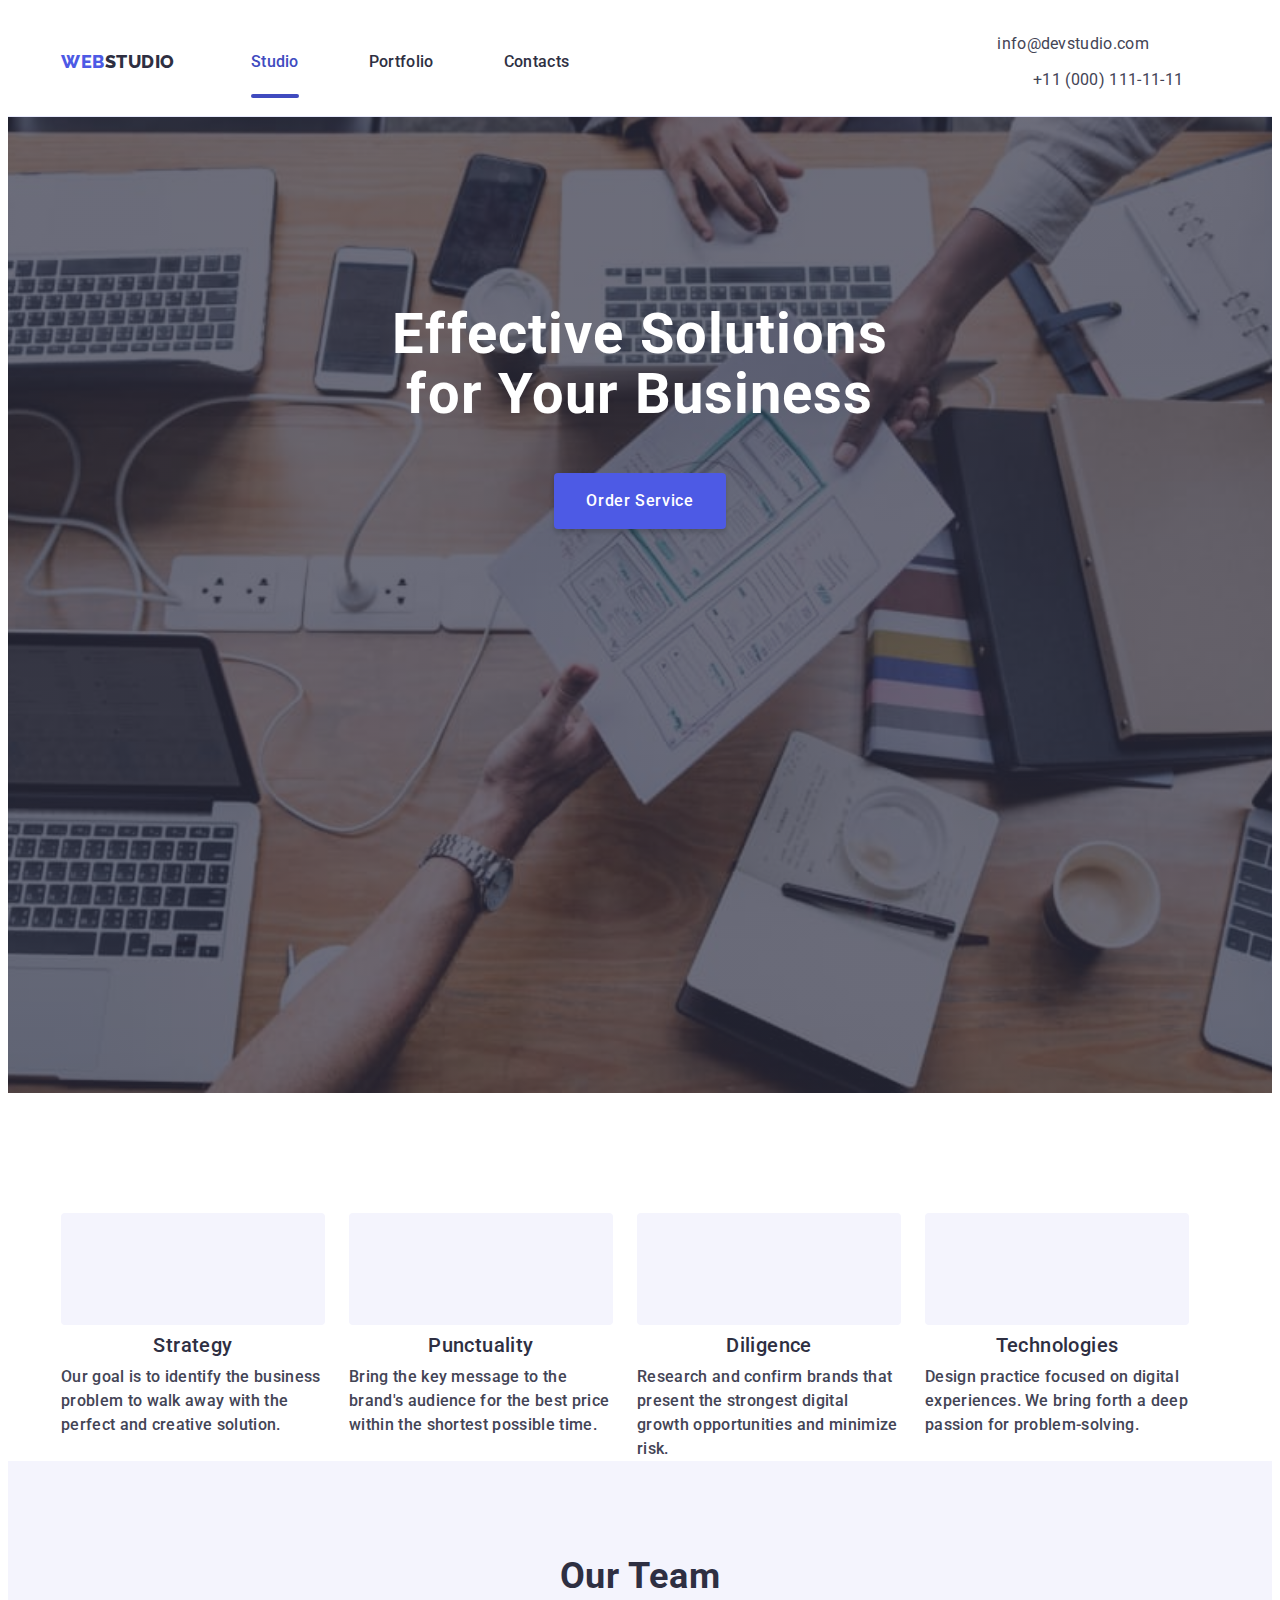
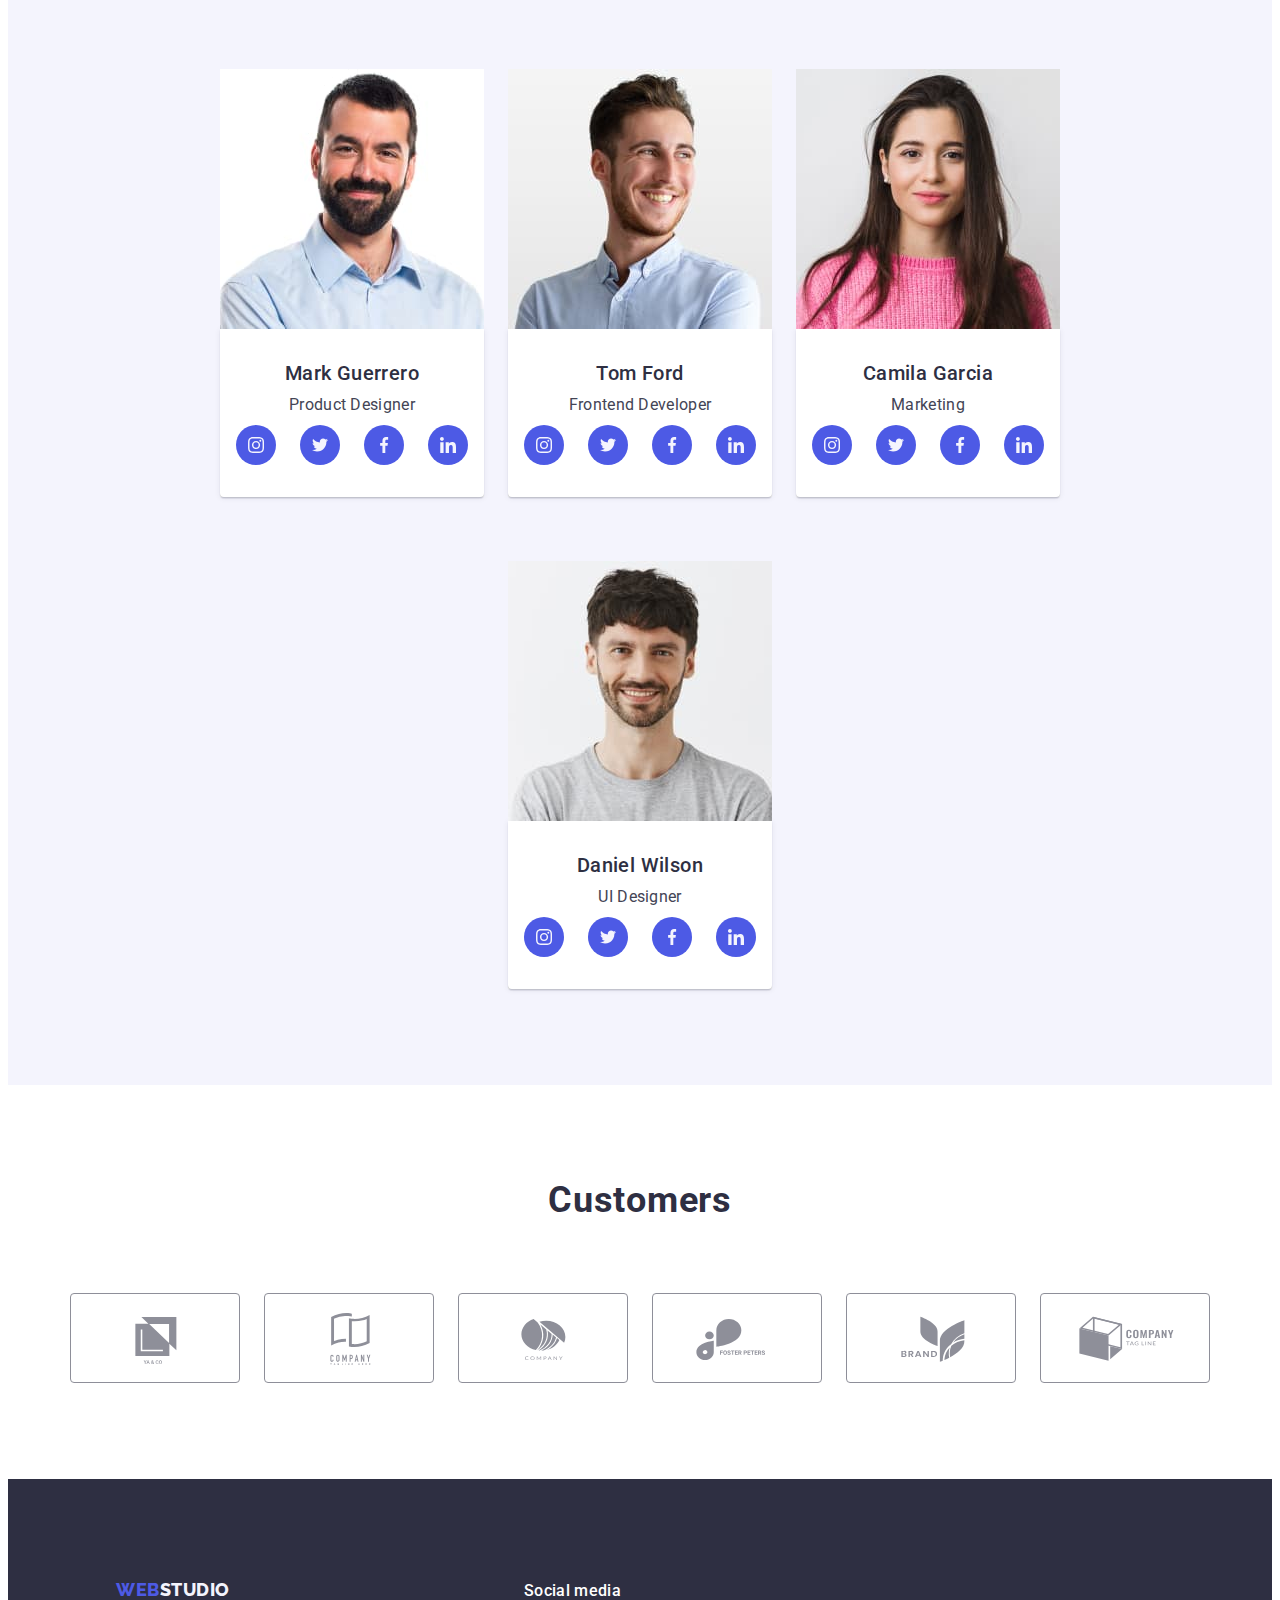
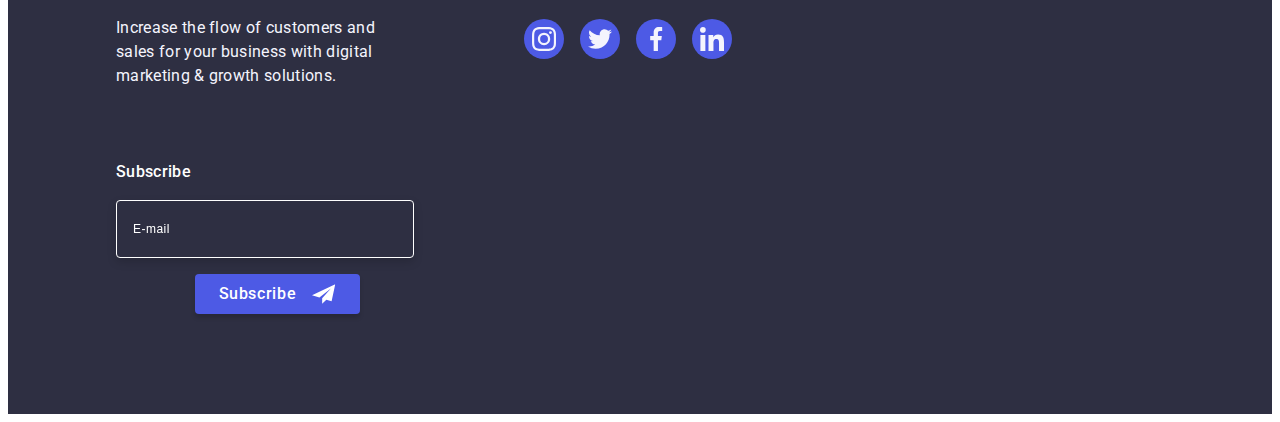
==== commit c38f0ecf: "few sections for tab" ====
--- a/index.html
+++ b/index.html
@@ -59,19 +59,19 @@
             </li>
           </ul>
         </address>
-        <button type="button" class="mobile-menu-open" data-mobile-open>
+        <button type="button" class="mobile-menu-open js-open-menu">
           <svg class="mobile-menu-open-icon" width="32" height="22">
             <use href="./images/icons.svg#icon-menu-hamburger"></use>
           </svg>
         </button>
       </div>
-      <div class="mobile-menu" data-mobile>
-        <div class="container mobile-menu-container">
-          <button type="button" class="mobile-menu-close" data-mobile-close>
-            <svg class="mobile-menu-close-icon" width="8" height="8">
-              <use href="./images/icons.svg#icon-close-modal"></use>
-            </svg>
-          </button>
+      <div class="mobile-menu js-menu-container">
+        <button type="button" class="mobile-menu-close js-close-menu">
+          <svg class="mobile-menu-close-icon" width="8" height="8">
+            <use href="./images/icons.svg#icon-close-modal"></use>
+          </svg>
+        </button>
+        <nav class="mobile-navigation">
           <ul class="mobile-menu-list list">
             <li class="mobile-menu-item">
               <a class="mobile-menu-link mobile-active-link link" href=""
@@ -85,55 +85,55 @@
               <a class="mobile-menu-link link" href="">Contacts</a>
             </li>
           </ul>
-          <adress class="mobile-contacts">
-            <ul class="mobile-contacts-menu list">
-              <li class="mobile-contacts-item">
-                <a
-                  class="mobile-contacts-information mobile-contacts-information-active link"
-                  href="tel:+110001111111"
-                  >+11 (000) 111-11-11</a
-                >
-              </li>
-              <li class="mobile-contacts-item">
-                <a
-                  class="mobile-contacts-information link"
-                  href="mailto:info@devstudio.com"
-                  >info@devstudio.com</a
-                >
-              </li>
-            </ul>
-          </adress>
-          <ul class="mobile-social-menu list">
-            <li class="mobile-social-menu-item">
-              <a class="mobile-social-menu-link link" href="">
-                <svg class="mobile-social-menu-icon" width="24" height="24">
-                  <use href="./images/icons.svg#icon-instagram"></use>
-                </svg>
-              </a>
-            </li>
-            <li class="mobile-social-menu-item">
-              <a class="mobile-social-menu-link link" href="">
-                <svg class="mobile-social-menu-icon" width="24" height="24">
-                  <use href="./images/icons.svg#icon-twitter"></use>
-                </svg>
-              </a>
-            </li>
-            <li class="mobile-social-menu-item">
-              <a class="mobile-social-menu-link link" href="">
-                <svg class="mobile-social-menu-icon" width="24" height="24">
-                  <use href="./images/icons.svg#icon-facebook"></use>
-                </svg>
-              </a>
-            </li>
-            <li class="mobile-social-menu-item">
-              <a class="mobile-social-menu-link link" href="">
-                <svg class="mobile-social-menu-icon" width="24" height="24">
-                  <use href="./images/icons.svg#icon-linkedin"></use>
-                </svg>
-              </a>
-            </li>
-          </ul>
-        </div>
+        </nav>
+        <adress class="mobile-contacts">
+          <ul class="mobile-contacts-menu list">
+            <li class="mobile-contacts-item">
+              <a
+                class="mobile-contacts-information mobile-contacts-information-active link"
+                href="tel:+110001111111"
+                >+11 (000) 111-11-11</a
+              >
+            </li>
+            <li class="mobile-contacts-item">
+              <a
+                class="mobile-contacts-information link"
+                href="mailto:info@devstudio.com"
+                >info@devstudio.com</a
+              >
+            </li>
+          </ul>
+        </adress>
+        <ul class="mobile-social-menu list">
+          <li class="mobile-social-menu-item">
+            <a class="mobile-social-menu-link link" href="">
+              <svg class="mobile-social-menu-icon" width="24" height="24">
+                <use href="./images/icons.svg#icon-instagram"></use>
+              </svg>
+            </a>
+          </li>
+          <li class="mobile-social-menu-item">
+            <a class="mobile-social-menu-link link" href="">
+              <svg class="mobile-social-menu-icon" width="24" height="24">
+                <use href="./images/icons.svg#icon-twitter"></use>
+              </svg>
+            </a>
+          </li>
+          <li class="mobile-social-menu-item">
+            <a class="mobile-social-menu-link link" href="">
+              <svg class="mobile-social-menu-icon" width="24" height="24">
+                <use href="./images/icons.svg#icon-facebook"></use>
+              </svg>
+            </a>
+          </li>
+          <li class="mobile-social-menu-item">
+            <a class="mobile-social-menu-link link" href="">
+              <svg class="mobile-social-menu-icon" width="24" height="24">
+                <use href="./images/icons.svg#icon-linkedin"></use>
+              </svg>
+            </a>
+          </li>
+        </ul>
       </div>
     </header>
     <main>
--- a/css/styles.css
+++ b/css/styles.css
@@ -105,11 +105,18 @@
 }
 .mobile-menu {
   position: fixed;
+  display: flex;
+  flex-direction: column;
+  justify-content: space-between;
   top: 0;
   left: 0;
   z-index: 2;
   width: 100%;
   height: 100%;
+  padding-top: 80px;
+  padding-bottom: 40px;
+  padding-left: 40px;
+  padding-right: 35px;
   background-color: var(--white-background);
   opacity: 0;
   visibility: hidden;
@@ -122,18 +129,12 @@
   opacity: 1;
   pointer-events: auto;
 }
-.mobile-menu-container {
-  position: relative;
-  padding-top: 80px;
-  padding-bottom: 40px;
-  padding-left: 40px;
-  padding-right: 35px;
-}
 .mobile-menu-close {
   position: absolute;
   top: 24px;
   right: 15px;
-  border: 1px solid rgba(46, 47, 66, 0.1);
+  background-color: rgba(231, 233, 252, 0.1);
+  border: 1px solid rgba(0, 0, 0, 0.1);
   border-radius: 50%;
   padding: 0;
   line-height: 0;
@@ -161,7 +162,6 @@
   display: flex;
   flex-direction: column;
   align-items: flex-start;
-  margin-top: 284px;
   margin-bottom: 48px;
 }
 .mobile-contacts-information {
@@ -381,6 +381,8 @@
 .customers-menu {
   display: flex;
   flex-wrap: wrap;
+  justify-content: center;
+  align-items: center;
   gap: 72px 16px;
 }
 .customers-menu-item {
--- a/css/media.css
+++ b/css/media.css
@@ -1,12 +1,504 @@
+@media screen and (max-width: 767px) {
+  .menu {
+    display: none;
+  }
+  .contacts-menu {
+    display: none;
+  }
+}
+
 @media screen and (min-width: 768px) {
   .container {
     max-width: 768px;
+    padding-left: 16px;
+    padding-right: 16px;
+  }
+  .page-header {
+    padding-top: 16px;
+    padding-bottom: 16px;
+  }
+  .mobile-menu-open {
+    display: none;
+  }
+  .page-navigation {
+    display: flex;
+    align-items: center;
+  }
+  .contacts-menu {
+    display: flex;
+    align-items: center;
   }
   .menu {
     display: flex;
     align-items: center;
   }
+  .menu-item {
+    position: relative;
+  }
+  .menu-item:not(:last-child) {
+    margin-right: 40px;
+  }
+  .page-navigation > .logotype {
+    margin-right: 120px;
+  }
+  .menu-link {
+    font-weight: 500;
+    font-size: 16px;
+    line-height: 1.5;
+    color: var(--dark);
+    transition: color var(--transition-dur-and-func);
+  }
+  .menu-link:hover,
+  .menu-link:focus {
+    color: var(--pressed-state);
+  }
+  .active-link {
+    color: var(--pressed-state);
+  }
+  .active-link::after {
+    content: "";
+    display: block;
+    position: absolute;
+    width: 100%;
+    height: 4px;
+    left: 0px;
+    top: 50px;
+    background-color: var(--pressed-state);
+    border-radius: 2px;
+  }
+  .contacts-menu {
+    display: flex;
+    flex-direction: column;
+    gap: 12px;
+  }
+  .contacts-information {
+    font-size: 12px;
+    line-height: 1.17;
+    color: inherit;
+    transition: color var(--transition-dur-and-func);
+  }
+  .contacts-information:hover,
+  .contacts-information:focus {
+    color: var(--pressed-state);
+  }
+  .hero {
+    background-image: linear-gradient(
+        rgba(46, 47, 66, 0.7),
+        rgba(46, 47, 66, 0.7)
+      ),
+      url(../images/hero-background-image-tab.jpg);
+    max-width: 768px;
+    height: 436px;
+    margin-left: auto;
+    margin-right: auto;
+    padding-top: 112px;
+    padding-bottom: 112px;
+  }
+  .hero-title {
+    font-size: 56px;
+    line-height: 1.07;
+    width: 496px;
+  }
+  .hero-btn {
+    margin-top: 36px;
+    transition: background-color var(--transition-dur-and-func),
+      box-shadow var(--transition-dur-and-func);
+  }
+  .hero-btn:hover,
+  .hero-btn:focus {
+    background-color: var(--pressed-state);
+    box-shadow: 0px 4px 4px rgba(0, 0, 0, 0.15);
+  }
+  .advantages-menu {
+    flex-wrap: wrap;
+    flex-direction: row;
+    gap: 72px 24px;
+  }
+  .advantages-item {
+    width: 356px;
+  }
+  .team {
+    padding: 96px 108px;
+  }
+  .team-menu {
+    flex-direction: row;
+    flex-wrap: wrap;
+    justify-content: center;
+    gap: 64px 24px;
+  }
+  .team-menu-item {
+    margin: 0;
+    flex-basis: calc(100% - 24px) / 2;
+  }
+  .social-menu-link:hover {
+    background-color: var(--pressed-state);
+  }
+  .customers-menu {
+    gap: 72px 24px;
+  }
+  .customers-menu-item {
+    width: 168px;
+  }
+  .customers-menu-item:hover {
+    border-color: var(--pressed-state);
+  }
+  .customers-menu-item:hover .customers-menu-icon {
+    fill: var(--pressed-state);
+  }
+  .projects-section {
+    padding-top: 96px;
+    padding-bottom: 120px;
+  }
+  .projects-menu {
+    display: flex;
+    flex-wrap: wrap;
+    column-gap: var(--card-set-horizontal-gap);
+    margin-bottom: 72px;
+    justify-content: center;
+  }
+  .projects-menu-btn {
+    font-family: "Roboto", sans-serif;
+    background-color: var(--light);
+    border: 1px solid var(--accent);
+    border-radius: 4px;
+    font-weight: 500;
+    font-size: 16px;
+    line-height: 1.5;
+    letter-spacing: 0.04em;
+    color: var(--primary-brand);
+    padding: 12px 24px;
+    transition: background-color var(--transition-dur-and-func),
+      box-shadow var(--transition-dur-and-func),
+      border var(--transition-dur-and-func),
+      color var(--transition-dur-and-func);
+  }
+  .projects-menu-btn:hover,
+  .projects-menu-btn:focus {
+    background-color: var(--pressed-state);
+    box-shadow: 0px 3px 1px rgba(0, 0, 0, 0.1), 0px 2px 1px rgba(0, 0, 0, 0.08),
+      0px 2px 2px rgba(0, 0, 0, 0.12);
+    border: var(--pressed-state);
+    color: var(--white-background);
+  }
+  .projects-list {
+    display: flex;
+    flex-wrap: wrap;
+    row-gap: var(--card-set-vertical-gap);
+    column-gap: var(--card-set-horizontal-gap);
+  }
+  .project-list-item {
+    flex-basis: calc(100% - 2 * var(--card-set-horizontal-gap)) / 3;
+  }
+  .projects-list-link {
+    display: block;
+    transition: box-shadow var(--transition-dur-and-func);
+  }
+  .projects-list-link:hover,
+  .projects-list-link:focus {
+    box-shadow: 0px 1px 6px rgba(46, 47, 66, 0.08),
+      0px 1px 1px rgba(46, 47, 66, 0.16), 0px 2px 1px rgba(46, 47, 66, 0.08);
+  }
+  .projects-list-link:hover .overlay,
+  .projects-list-link:focus .overlay {
+    transform: translate(0, 0);
+  }
+  .projects-list-img-wrapper {
+    position: relative;
+    overflow: hidden;
+  }
+  .overlay {
+    position: absolute;
+    left: 0;
+    top: 0;
+    width: 100%;
+    height: 100%;
+    overflow: auto;
+    transform: translate(0, 100%);
+    transition: transform var(--transition-dur-and-func);
+    font-size: 16px;
+    line-height: 1.5;
+    letter-spacing: 0.02em;
+    color: #f4f4fd;
+    padding-top: 40px;
+    padding-left: 32px;
+    padding-right: 32px;
+    background-color: var(--primary-brand);
+  }
+  .projects-list-item-container {
+    padding-bottom: 32px;
+    padding-top: 32px;
+    padding-left: 16px;
+    border: 1px solid #e7e9fc;
+    border-top: none;
+  }
+  .projects-list-title {
+    font-weight: 500;
+    font-size: 20px;
+    line-height: 1.2;
+    letter-spacing: 0.02em;
+    color: var(--dark);
+    margin-bottom: 8px;
+  }
+  .projects-list-description {
+    line-height: 1.5;
+    color: var(--text);
+  }
+  .footer-general-container {
+    max-width: 768px;
+    flex-direction: row;
+    flex-wrap: wrap;
+    gap: 72px 24px;
+    padding-left: 108px;
+    padding-right: 164px;
+  }
+  .page-footer-container {
+    justify-content: start;
+    margin: 0;
+  }
+  .footer-copy {
+    width: 264px;
+  }
+  .footer-logotype {
+    text-align: left;
+  }
+  .social-media-container {
+    text-align: left;
+    margin: 0px;
+  }
+  .social-media-title {
+    margin-bottom: 16px;
+    text-align: left;
+  }
+  .social-media-item-link:hover {
+    background-color: var(--success);
+  }
+  .subscribe-form-name {
+    text-align: left;
+  }
+  .subscribe-form {
+    display: flex;
+  }
+  .subscribe-form-field {
+    margin-right: 0px;
+  }
+  .subscribe-form-input {
+    width: 264px;
+  }
+  .subscribe-form-submit {
+    width: 165px;
+    margin: 0;
+  }
+  .subscribe-form-submit:hover {
+    background-color: var(--pressed-state);
+    box-shadow: 0px 4px 4px rgba(0, 0, 0, 0.15);
+  }
+  .subscribe-form-icon {
+    fill: var(--white-background);
+  }
+  .backdrop {
+    position: fixed;
+    top: 0;
+    left: 0;
+    z-index: 100;
+    width: 100%;
+    height: 100%;
+    background-color: rgba(46, 47, 66, 0.4);
+    transition: visibility var(--transition-dur-and-func),
+      opacity var(--transition-dur-and-func);
+  }
+  .backdrop.is-hidden {
+    visibility: hidden;
+    opacity: 0;
+    pointer-events: none;
+  }
+  .modal {
+    position: absolute;
+    top: 50%;
+    left: 50%;
+    transform: translate(-50%, -50%);
+    width: 408px;
+    background-color: var(--modal-background);
+    box-shadow: 0px 1px 1px rgba(0, 0, 0, 0.14), 0px 1px 3px rgba(0, 0, 0, 0.12),
+      0px 2px 1px rgba(0, 0, 0, 0.2);
+    border-radius: 4px;
+    padding: 72px 24px 24px;
+  }
+  .modal-close-btn {
+    position: absolute;
+    top: 24px;
+    right: 24px;
+    display: flex;
+    padding: 0;
+    justify-content: center;
+    align-items: center;
+    width: 24px;
+    height: 24px;
+    background-color: var(--accent);
+    border: 1px solid rgba(0, 0, 0, 0.1);
+    border-radius: 50%;
+    transition: background-color var(--transition-dur-and-func);
+  }
+  .modal-close-btn:hover,
+  .modal-close-btn:focus {
+    background-color: var(--pressed-state);
+  }
+  .modal-close-btn-icon {
+    fill: var(--dark);
+    transition: fill var(--transition-dur-and-func);
+  }
+  .modal-close-btn:hover .modal-close-btn-icon,
+  .modal-close-btn:focus .modal-close-btn-icon {
+    fill: var(--white-background);
+  }
+  .form-name {
+    font-weight: 500;
+    font-size: 16px;
+    line-height: 1.5;
+    text-align: center;
+    letter-spacing: 0.02em;
+    color: var(--modal-overlay);
+    margin-bottom: 16px;
+  }
+  .modal-form {
+    display: flex;
+    flex-direction: column;
+  }
+  .modal-form-field {
+    margin-bottom: 8px;
+  }
+  .modal-form-message-field {
+    margin-bottom: 16px;
+  }
+  .modal-form-field-desc {
+    display: block;
+    font-size: 12px;
+    line-height: 1.17;
+    letter-spacing: 0.01em;
+    color: var(--subtle-text);
+    margin-bottom: 4px;
+  }
+  .modal-form-input-wrapper {
+    position: relative;
+    display: block;
+  }
+  .modal-form-input {
+    width: 100%;
+    height: 40px;
+    border: 1px solid rgba(46, 47, 66, 0.4);
+    border-radius: 4px;
+    padding-left: 38px;
+    transition: border var(--transition-dur-and-func),
+      outline var(--transition-dur-and-func);
+  }
+  .modal-form-input:focus {
+    outline: none;
+    border: 1px solid var(--primary-brand);
+  }
+  .modal-form-input-icon {
+    position: absolute;
+    top: 50%;
+    left: 0;
+    transform: translateY(-50%);
+    margin-left: 16px;
+    transition: fill var(--transition-dur-and-func);
+  }
+  .modal-form-input:focus + .modal-form-input-icon {
+    fill: var(--primary-brand);
+  }
+  .modal-form-message {
+    display: block;
+    width: 100%;
+    height: 120px;
+    padding: 8px 16px;
+    border: 1px solid rgba(46, 47, 66, 0.4);
+    border-radius: 4px;
+    resize: none;
+    transition: outline var(--transition-dur-and-func),
+      border var(--transition-dur-and-func);
+  }
+  .modal-form-message::placeholder {
+    font-size: 12px;
+    line-height: 1.17;
+    letter-spacing: 0.04em;
+    color: rgba(46, 47, 66, 0.4);
+  }
+  .modal-form-message:focus {
+    outline: none;
+    border: 1px solid var(--primary-brand);
+  }
+  .modal-form-check {
+    position: absolute;
+  }
+  .modal-form-check-desc {
+    display: flex;
+    align-items: center;
+    font-size: 12px;
+    line-height: 1.17;
+    letter-spacing: 0.04em;
+    color: var(--subtle-text);
+    cursor: pointer;
+    margin-bottom: 24px;
+  }
+  .modal-form-fake-check {
+    display: flex;
+    justify-content: center;
+    align-items: center;
+    width: 16px;
+    height: 16px;
+    border: 1px solid rgba(46, 47, 66, 0.4);
+    border-radius: 2px;
+    margin-right: 8px;
+    transition: border var(--transition-dur-and-func);
+  }
+  .modal-form-fake-check-icon {
+    opacity: 0;
+  }
+  .modal-form-check:checked + .modal-form-check-desc > .modal-form-fake-check {
+    background: var(--pressed-state);
+    border: 1px solid var(--pressed-state);
+  }
+  .modal-form-check:focus + .modal-form-check-desc > .modal-form-fake-check {
+    border: 1px solid var(--pressed-state);
+  }
+  .modal-form-check:checked
+    + .modal-form-check-desc
+    > .modal-form-fake-check
+    > .modal-form-fake-check-icon {
+    opacity: 1;
+    fill: var(--light);
+  }
+  .modal-form-check-desc-link {
+    font-size: 12px;
+    line-height: 1.33;
+    letter-spacing: 0.04em;
+    text-decoration-line: underline;
+    color: var(--primary-brand);
+  }
+  .modal-form-submit {
+    font-family: "Roboto", sans-serif;
+    font-weight: 500;
+    font-size: 16px;
+    line-height: 1.5;
+    letter-spacing: 0.04em;
+    color: var(--white-background);
+    background: var(--primary-brand);
+    box-shadow: 0px 4px 4px rgba(0, 0, 0, 0.15);
+    border: none;
+    border-radius: 4px;
+    min-width: 169px;
+    height: 56px;
+    padding: 16px 32px;
+    margin: 0 auto;
+    transition: background-color var(--transition-dur-and-func),
+      box-shadow var(--transition-dur-and-func);
+  }
+  .modal-form-submit:hover,
+  .modal-form-submit:focus {
+    background-color: var(--pressed-state);
+    box-shadow: 0px 4px 4px rgba(0, 0, 0, 0.15);
+  }
 }
+
 @media screen and (min-width: 1200px) {
   .container {
     max-width: 1158px;
@@ -724,12 +1216,3 @@
     box-shadow: 0px 4px 4px rgba(0, 0, 0, 0.15);
   }
 }
-
-@media screen and (max-width: 768px) {
-  .menu {
-    display: none;
-  }
-  .contacts-menu {
-    display: none;
-  }
-}
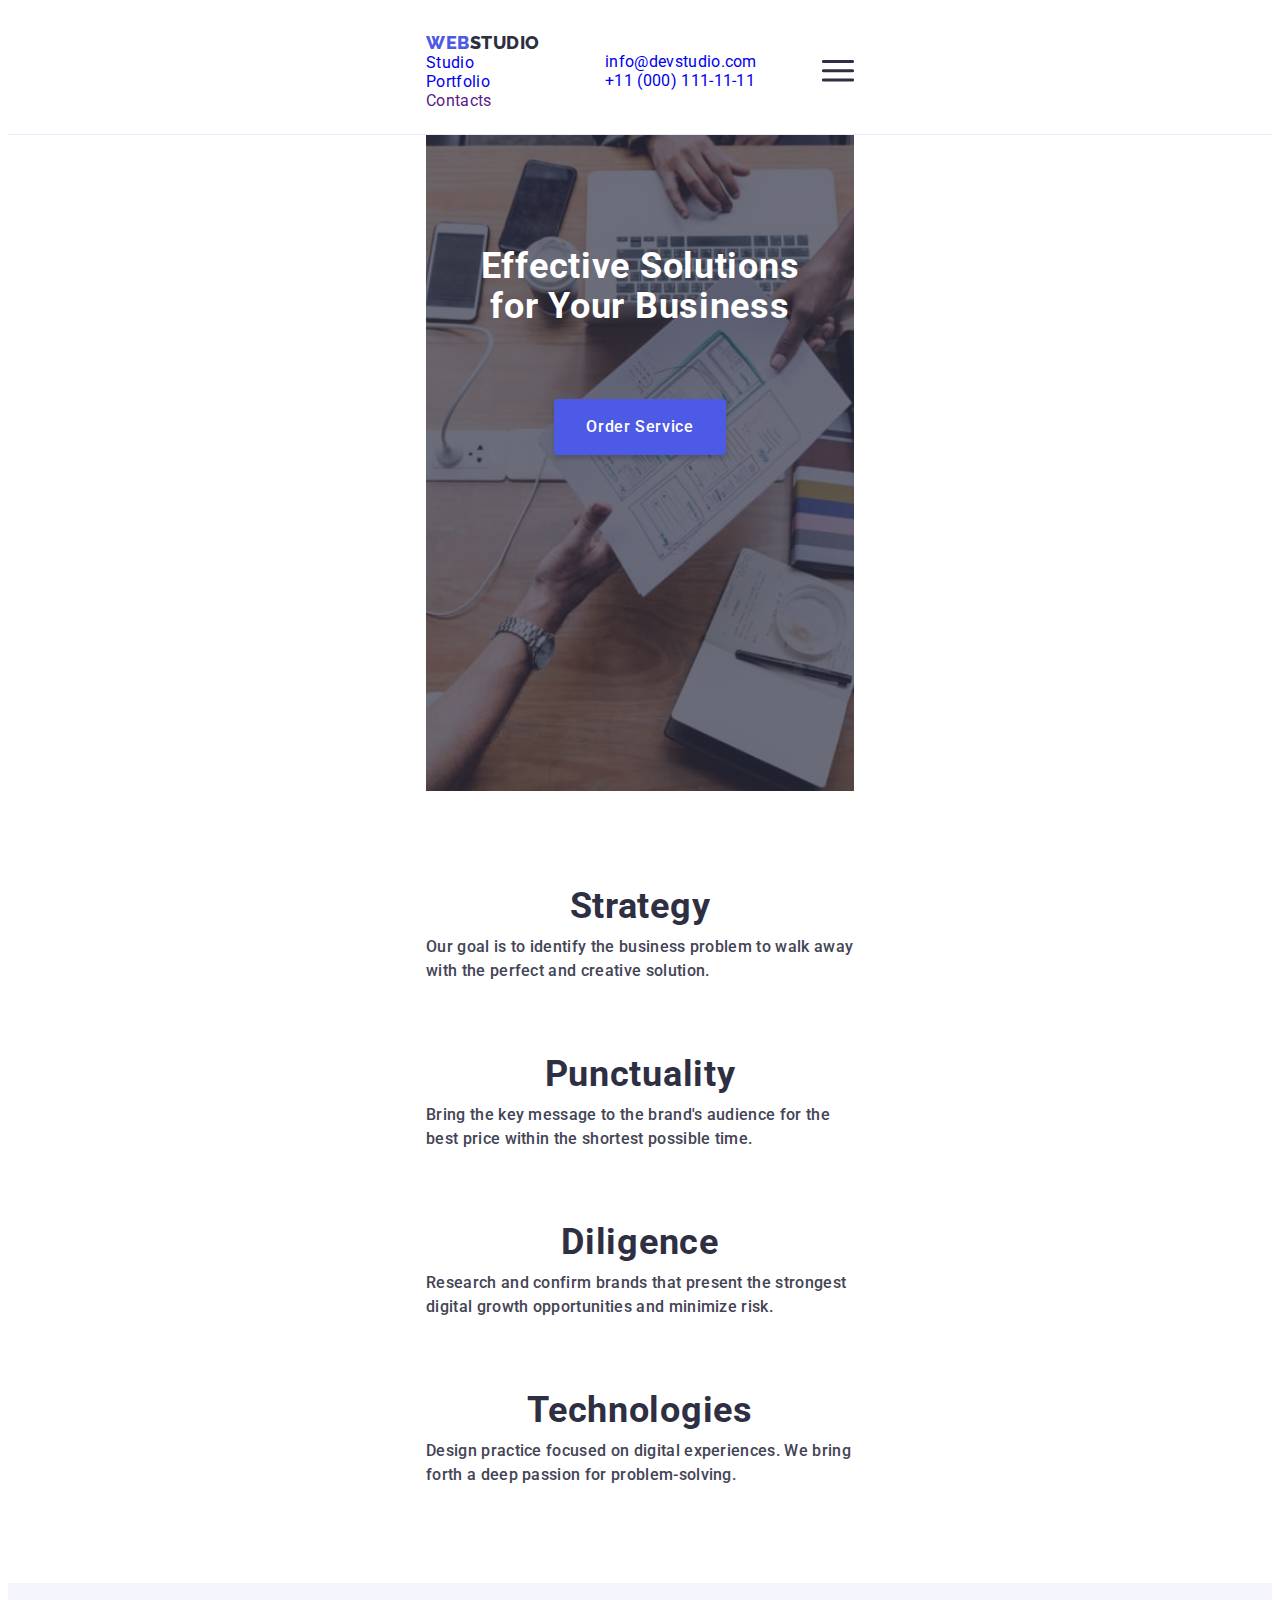
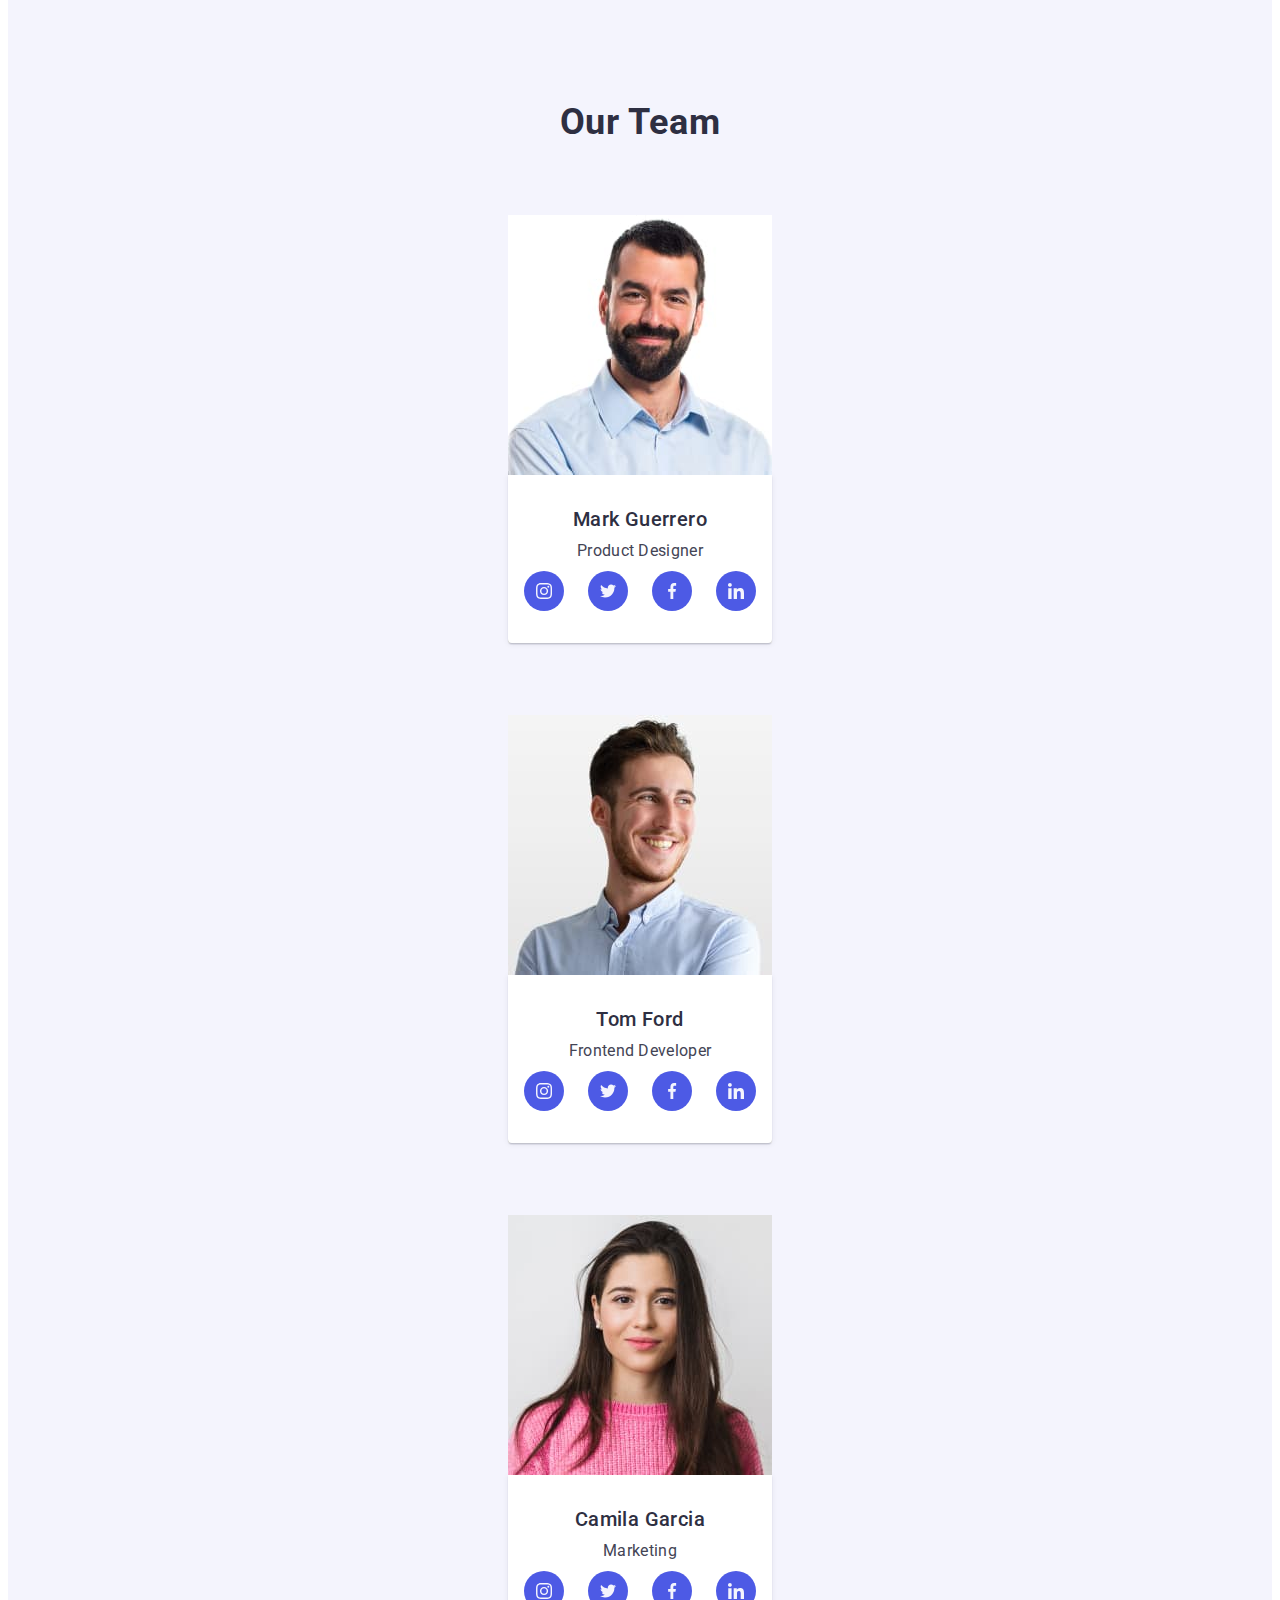
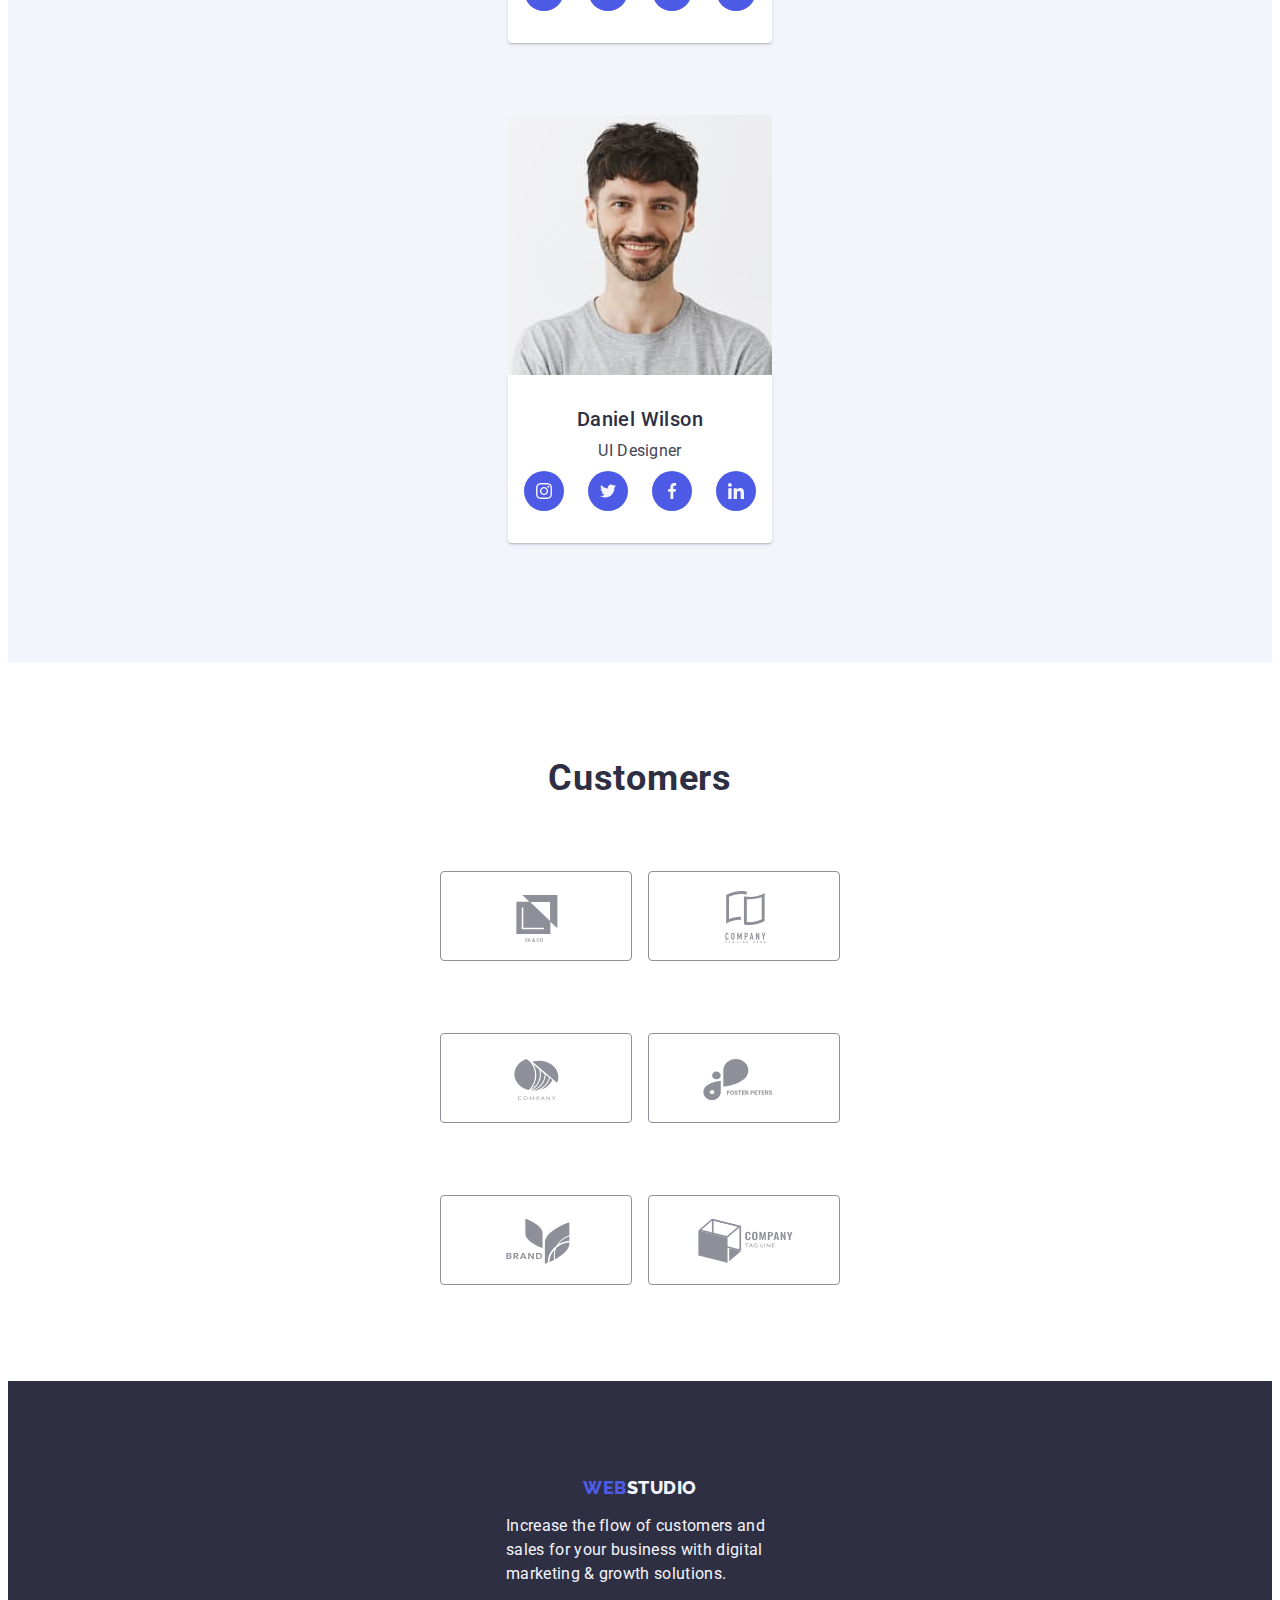
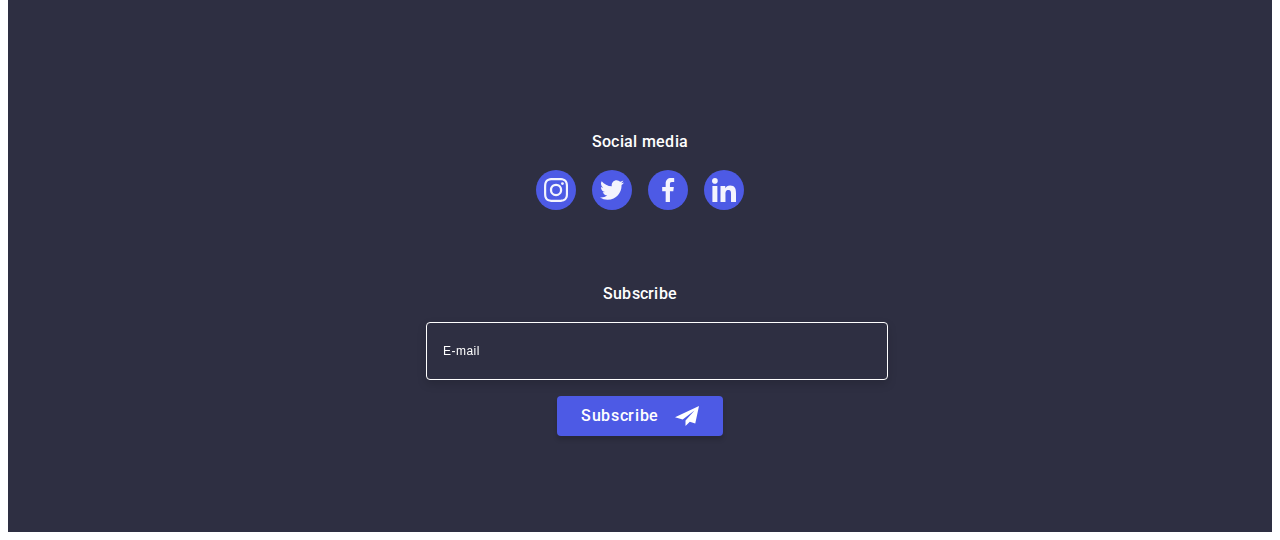
==== commit 396bb1c4: "mobile-menu for 320" ====
--- a/index.html
+++ b/index.html
@@ -86,54 +86,56 @@
             </li>
           </ul>
         </nav>
-        <adress class="mobile-contacts">
-          <ul class="mobile-contacts-menu list">
-            <li class="mobile-contacts-item">
-              <a
-                class="mobile-contacts-information mobile-contacts-information-active link"
-                href="tel:+110001111111"
-                >+11 (000) 111-11-11</a
-              >
-            </li>
-            <li class="mobile-contacts-item">
-              <a
-                class="mobile-contacts-information link"
-                href="mailto:info@devstudio.com"
-                >info@devstudio.com</a
-              >
-            </li>
-          </ul>
-        </adress>
-        <ul class="mobile-social-menu list">
-          <li class="mobile-social-menu-item">
-            <a class="mobile-social-menu-link link" href="">
-              <svg class="mobile-social-menu-icon" width="24" height="24">
-                <use href="./images/icons.svg#icon-instagram"></use>
-              </svg>
-            </a>
-          </li>
-          <li class="mobile-social-menu-item">
-            <a class="mobile-social-menu-link link" href="">
-              <svg class="mobile-social-menu-icon" width="24" height="24">
-                <use href="./images/icons.svg#icon-twitter"></use>
-              </svg>
-            </a>
-          </li>
-          <li class="mobile-social-menu-item">
-            <a class="mobile-social-menu-link link" href="">
-              <svg class="mobile-social-menu-icon" width="24" height="24">
-                <use href="./images/icons.svg#icon-facebook"></use>
-              </svg>
-            </a>
-          </li>
-          <li class="mobile-social-menu-item">
-            <a class="mobile-social-menu-link link" href="">
-              <svg class="mobile-social-menu-icon" width="24" height="24">
-                <use href="./images/icons.svg#icon-linkedin"></use>
-              </svg>
-            </a>
-          </li>
-        </ul>
+        <div>
+          <adress class="mobile-contacts">
+            <ul class="mobile-contacts-menu list">
+              <li class="mobile-contacts-item">
+                <a
+                  class="mobile-contacts-information mobile-contacts-information-active link"
+                  href="tel:+110001111111"
+                  >+11 (000) 111-11-11</a
+                >
+              </li>
+              <li class="mobile-contacts-item">
+                <a
+                  class="mobile-contacts-information link"
+                  href="mailto:info@devstudio.com"
+                  >info@devstudio.com</a
+                >
+              </li>
+            </ul>
+          </adress>
+          <ul class="mobile-social-menu list">
+            <li class="mobile-social-menu-item">
+              <a class="mobile-social-menu-link link" href="">
+                <svg class="mobile-social-menu-icon" width="24" height="24">
+                  <use href="./images/icons.svg#icon-instagram"></use>
+                </svg>
+              </a>
+            </li>
+            <li class="mobile-social-menu-item">
+              <a class="mobile-social-menu-link link" href="">
+                <svg class="mobile-social-menu-icon" width="24" height="24">
+                  <use href="./images/icons.svg#icon-twitter"></use>
+                </svg>
+              </a>
+            </li>
+            <li class="mobile-social-menu-item">
+              <a class="mobile-social-menu-link link" href="">
+                <svg class="mobile-social-menu-icon" width="24" height="24">
+                  <use href="./images/icons.svg#icon-facebook"></use>
+                </svg>
+              </a>
+            </li>
+            <li class="mobile-social-menu-item">
+              <a class="mobile-social-menu-link link" href="">
+                <svg class="mobile-social-menu-icon" width="24" height="24">
+                  <use href="./images/icons.svg#icon-linkedin"></use>
+                </svg>
+              </a>
+            </li>
+          </ul>
+        </div>
       </div>
     </header>
     <main>
--- a/css/styles.css
+++ b/css/styles.css
@@ -701,7 +701,7 @@
   margin-bottom: 8px;
 }
 .modal-form-message-field {
-  margin-bottom: 18px;
+  margin-bottom: 16px;
 }
 .modal-form-field-desc {
   display: block;
--- a/css/media.css
+++ b/css/media.css
@@ -1,1218 +1,634 @@
-@media screen and (max-width: 767px) {
-  .menu {
-    display: none;
+@media screen and (max-width: 427px) {
+  .mobile-social-menu {
+    gap: 30px;
   }
-  .contacts-menu {
-    display: none;
+  .mobile-contacts-information-active {
+    font-size: 25px;
+  }
+  @media screen and (max-width: 767px) {
+    .menu {
+      display: none;
+    }
+    .contacts-menu {
+      display: none;
+    }
+  }
+  @media screen and (min-width: 768px) {
+    .container {
+      max-width: 768px;
+      padding-left: 16px;
+      padding-right: 16px;
+    }
+    .page-header {
+      padding-top: 16px;
+      padding-bottom: 16px;
+    }
+    .mobile-menu-open {
+      display: none;
+    }
+    .page-navigation {
+      display: flex;
+      align-items: center;
+    }
+    .contacts-menu {
+      display: flex;
+      align-items: center;
+    }
+    .menu {
+      display: flex;
+      align-items: center;
+    }
+    .menu-item {
+      position: relative;
+    }
+    .menu-item:not(:last-child) {
+      margin-right: 40px;
+    }
+    .page-navigation > .logotype {
+      margin-right: 120px;
+    }
+    .menu-link {
+      font-weight: 500;
+      font-size: 16px;
+      line-height: 1.5;
+      color: var(--dark);
+      transition: color var(--transition-dur-and-func);
+    }
+    .menu-link:hover,
+    .menu-link:focus {
+      color: var(--pressed-state);
+    }
+    .active-link {
+      color: var(--pressed-state);
+    }
+    .active-link::after {
+      content: "";
+      display: block;
+      position: absolute;
+      width: 100%;
+      height: 4px;
+      left: 0px;
+      top: 50px;
+      background-color: var(--pressed-state);
+      border-radius: 2px;
+    }
+    .contacts-menu {
+      display: flex;
+      flex-direction: column;
+      gap: 12px;
+    }
+    .contacts-information {
+      font-size: 12px;
+      line-height: 1.17;
+      color: inherit;
+      transition: color var(--transition-dur-and-func);
+    }
+    .contacts-information:hover,
+    .contacts-information:focus {
+      color: var(--pressed-state);
+    }
+    .hero {
+      background-image: linear-gradient(
+          rgba(46, 47, 66, 0.7),
+          rgba(46, 47, 66, 0.7)
+        ),
+        url(../images/hero-background-image-tab.jpg);
+      max-width: 768px;
+      height: 436px;
+    }
+    .hero-title {
+      font-size: 56px;
+      line-height: 1.07;
+      width: 496px;
+    }
+    .hero-btn {
+      margin-top: 36px;
+    }
+    .advantages-menu {
+      flex-wrap: wrap;
+      flex-direction: row;
+      gap: 72px 24px;
+    }
+    .advantages-item {
+      width: 356px;
+    }
+    .team-menu {
+      flex-direction: row;
+      flex-wrap: wrap;
+      justify-content: center;
+      gap: 64px 24px;
+    }
+    .team-menu-item {
+      margin: 0;
+      flex-basis: calc(100% - 24px) / 2;
+    }
+    .social-menu-link:hover {
+      background-color: var(--pressed-state);
+    }
+    .customers-menu {
+      gap: 72px 24px;
+    }
+    .customers-menu-item {
+      width: 168px;
+    }
+    .customers-menu-item:hover {
+      border-color: var(--pressed-state);
+    }
+    .customers-menu-item:hover .customers-menu-icon {
+      fill: var(--pressed-state);
+    }
+    .projects-section {
+      padding-top: 96px;
+      padding-bottom: 120px;
+    }
+    .projects-menu {
+      display: flex;
+      flex-wrap: wrap;
+      column-gap: var(--card-set-horizontal-gap);
+      margin-bottom: 72px;
+      justify-content: center;
+    }
+    .projects-menu-btn {
+      font-family: "Roboto", sans-serif;
+      background-color: var(--light);
+      border: 1px solid var(--accent);
+      border-radius: 4px;
+      font-weight: 500;
+      font-size: 16px;
+      line-height: 1.5;
+      letter-spacing: 0.04em;
+      color: var(--primary-brand);
+      padding: 12px 24px;
+      transition: background-color var(--transition-dur-and-func),
+        box-shadow var(--transition-dur-and-func),
+        border var(--transition-dur-and-func),
+        color var(--transition-dur-and-func);
+    }
+    .projects-menu-btn:hover,
+    .projects-menu-btn:focus {
+      background-color: var(--pressed-state);
+      box-shadow: 0px 3px 1px rgba(0, 0, 0, 0.1),
+        0px 2px 1px rgba(0, 0, 0, 0.08), 0px 2px 2px rgba(0, 0, 0, 0.12);
+      border: var(--pressed-state);
+      color: var(--white-background);
+    }
+    .projects-list {
+      display: flex;
+      flex-wrap: wrap;
+      row-gap: var(--card-set-vertical-gap);
+      column-gap: var(--card-set-horizontal-gap);
+    }
+    .project-list-item {
+      flex-basis: calc(100% - 2 * var(--card-set-horizontal-gap)) / 3;
+    }
+    .projects-list-link {
+      display: block;
+      transition: box-shadow var(--transition-dur-and-func);
+    }
+    .projects-list-link:hover,
+    .projects-list-link:focus {
+      box-shadow: 0px 1px 6px rgba(46, 47, 66, 0.08),
+        0px 1px 1px rgba(46, 47, 66, 0.16), 0px 2px 1px rgba(46, 47, 66, 0.08);
+    }
+    .projects-list-link:hover .overlay,
+    .projects-list-link:focus .overlay {
+      transform: translate(0, 0);
+    }
+    .projects-list-img-wrapper {
+      position: relative;
+      overflow: hidden;
+    }
+    .overlay {
+      position: absolute;
+      left: 0;
+      top: 0;
+      width: 100%;
+      height: 100%;
+      overflow: auto;
+      transform: translate(0, 100%);
+      transition: transform var(--transition-dur-and-func);
+      font-size: 16px;
+      line-height: 1.5;
+      letter-spacing: 0.02em;
+      color: #f4f4fd;
+      padding-top: 40px;
+      padding-left: 32px;
+      padding-right: 32px;
+      background-color: var(--primary-brand);
+    }
+    .projects-list-item-container {
+      padding-bottom: 32px;
+      padding-top: 32px;
+      padding-left: 16px;
+      border: 1px solid #e7e9fc;
+      border-top: none;
+    }
+    .projects-list-title {
+      font-weight: 500;
+      font-size: 20px;
+      line-height: 1.2;
+      letter-spacing: 0.02em;
+      color: var(--dark);
+      margin-bottom: 8px;
+    }
+    .projects-list-description {
+      line-height: 1.5;
+      color: var(--text);
+    }
+    .footer-general-container {
+      max-width: 768px;
+      flex-direction: row;
+      flex-wrap: wrap;
+      gap: 72px 24px;
+      padding-left: 108px;
+      padding-right: 164px;
+    }
+    .page-footer-container {
+      margin: 0;
+    }
+    .footer-copy {
+      width: 264px;
+    }
+    .footer-logotype {
+      text-align: left;
+    }
+    .social-media-container {
+      margin: 0px;
+    }
+    .social-media-title {
+      text-align: left;
+    }
+    .social-media-item-link:hover {
+      background-color: var(--success);
+    }
+    .subscribe-form {
+      flex-direction: row;
+      gap: 24px;
+    }
+    .subscribe-form-name {
+      text-align: left;
+    }
+    .subscribe-form-field {
+      margin-right: 0px;
+    }
+    .subscribe-form-input {
+      width: 264px;
+    }
+    .subscribe-form-submit {
+      margin: 0;
+    }
+    .subscribe-form-submit:hover {
+      background-color: var(--pressed-state);
+      box-shadow: 0px 4px 4px rgba(0, 0, 0, 0.15);
+    }
+    .subscribe-form-icon {
+      fill: var(--white-background);
+    }
+    .modal {
+      width: 408px;
+      padding: 72px 25px 24px 23px;
+    }
+    .modal-close-btn:hover {
+      background-color: var(--pressed-state);
+    }
+    .modal-close-btn:hover .modal-close-btn-icon {
+      fill: var(--white-background);
+    }
+    .modal-form-submit:hover {
+      background-color: var(--pressed-state);
+      box-shadow: 0px 4px 4px rgba(0, 0, 0, 0.15);
+    }
+  }
+
+  @media screen and (min-width: 1200px) {
+    .container {
+      max-width: 1158px;
+      padding-left: 15px;
+      padding-right: 15px;
+    }
+    .page-header {
+      padding-top: 24px;
+      padding-bottom: 24px;
+    }
+    .page-navigation > .logotype {
+      margin-right: 76px;
+    }
+    .active-link::after {
+      top: 44px;
+    }
+    .contacts {
+      font-style: normal;
+      margin-left: auto;
+    }
+    .contacts-menu {
+      flex-direction: row;
+      gap: 40px;
+    }
+    .contacts-information {
+      font-size: 16px;
+      line-height: 1.5;
+    }
+    .hero {
+      background-image: linear-gradient(
+          rgba(46, 47, 66, 0.7),
+          rgba(46, 47, 66, 0.7)
+        ),
+        url(../images/hero-background-image.jpg);
+      max-width: 1440px;
+      height: 600px;
+      padding-top: 188px;
+      padding-bottom: 188px;
+    }
+    .hero-btn {
+      margin-top: 48px;
+    }
+    .advantages {
+      padding-top: 120px;
+      padding-bottom: 0px;
+    }
+    .advantages-menu {
+      gap: 24px;
+    }
+    .advantages-item {
+      width: 264px;
+    }
+    .advantages-item-title {
+      font-weight: 500;
+      font-size: 20px;
+      line-height: 1.2;
+    }
+    .advantages-item-description {
+      font-weight: 400;
+    }
+    .advantages-icon-container {
+      display: flex;
+      justify-content: center;
+      align-items: center;
+      background-color: var(--light);
+      border-radius: 4px;
+      width: 264px;
+      height: 112px;
+      margin-bottom: 8px;
+    }
+    .advantages-icon {
+      display: block;
+      fill: var(--dark);
+    }
+    .about {
+      display: block;
+    }
+    .about-title {
+      margin-bottom: 72px;
+    }
+    .about-menu {
+      display: flex;
+      column-gap: var(--card-set-horizontal-gap);
+    }
+    .about-menu-item {
+      flex-basis: calc(100% - 2 * var(--card-set-horizontal-gap)) / 3;
+      border: 1px solid #e7e9fc;
+    }
+    .team-menu {
+      column-gap: var(--card-set-horizontal-gap);
+    }
+    .team-menu-item {
+      flex-basis: calc(100% - 3 * var(--card-set-horizontal-gap)) / 4;
+    }
+    .customers {
+      padding-top: 120px;
+      padding-bottom: 120px;
+    }
+    .customers-menu {
+      gap: 24px;
+    }
+    .customers-menu-item {
+      width: 168px;
+    }
+    .footer {
+      background-color: var(--dark);
+      padding-bottom: 100px;
+      padding-top: 100px;
+    }
+    .footer-general-container {
+      max-width: auto;
+      flex-wrap: no-wrap;
+      gap: 0px;
+    }
+    .page-footer-container {
+      margin-right: 120px;
+    }
+    .footer-copy {
+      width: 264px;
+    }
+    .social-media-container {
+      margin-right: 80px;
+    }
+    .subscribe-form-field {
+      gap: 24px;
+    }
+    .backdrop {
+      position: fixed;
+      top: 0;
+      left: 0;
+      z-index: 100;
+      width: 100%;
+      height: 100%;
+      background-color: rgba(46, 47, 66, 0.4);
+      transition: visibility var(--transition-dur-and-func),
+        opacity var(--transition-dur-and-func);
+    }
+    .backdrop.is-hidden {
+      visibility: hidden;
+      opacity: 0;
+      pointer-events: none;
+    }
+    .modal {
+      position: absolute;
+      top: 50%;
+      left: 50%;
+      transform: translate(-50%, -50%);
+      width: 408px;
+      background-color: var(--modal-background);
+      box-shadow: 0px 1px 1px rgba(0, 0, 0, 0.14),
+        0px 1px 3px rgba(0, 0, 0, 0.12), 0px 2px 1px rgba(0, 0, 0, 0.2);
+      border-radius: 4px;
+      padding: 72px 24px 24px;
+    }
+    .modal-close-btn {
+      position: absolute;
+      top: 24px;
+      right: 24px;
+      display: flex;
+      padding: 0;
+      justify-content: center;
+      align-items: center;
+      width: 24px;
+      height: 24px;
+      background-color: var(--accent);
+      border: 1px solid rgba(0, 0, 0, 0.1);
+      border-radius: 50%;
+      transition: background-color var(--transition-dur-and-func);
+    }
+    .modal-close-btn:hover,
+    .modal-close-btn:focus {
+      background-color: var(--pressed-state);
+    }
+    .modal-close-btn-icon {
+      fill: var(--dark);
+      transition: fill var(--transition-dur-and-func);
+    }
+    .modal-close-btn:hover .modal-close-btn-icon,
+    .modal-close-btn:focus .modal-close-btn-icon {
+      fill: var(--white-background);
+    }
+    .form-name {
+      font-weight: 500;
+      font-size: 16px;
+      line-height: 1.5;
+      text-align: center;
+      letter-spacing: 0.02em;
+      color: var(--modal-overlay);
+      margin-bottom: 16px;
+    }
+    .modal-form {
+      display: flex;
+      flex-direction: column;
+    }
+    .modal-form-field {
+      margin-bottom: 8px;
+    }
+    .modal-form-message-field {
+      margin-bottom: 16px;
+    }
+    .modal-form-field-desc {
+      display: block;
+      font-size: 12px;
+      line-height: 1.17;
+      letter-spacing: 0.01em;
+      color: var(--subtle-text);
+      margin-bottom: 4px;
+    }
+    .modal-form-input-wrapper {
+      position: relative;
+      display: block;
+    }
+    .modal-form-input {
+      width: 100%;
+      height: 40px;
+      border: 1px solid rgba(46, 47, 66, 0.4);
+      border-radius: 4px;
+      padding-left: 38px;
+      transition: border var(--transition-dur-and-func),
+        outline var(--transition-dur-and-func);
+    }
+    .modal-form-input:focus {
+      outline: none;
+      border: 1px solid var(--primary-brand);
+    }
+    .modal-form-input-icon {
+      position: absolute;
+      top: 50%;
+      left: 0;
+      transform: translateY(-50%);
+      margin-left: 16px;
+      transition: fill var(--transition-dur-and-func);
+    }
+    .modal-form-input:focus + .modal-form-input-icon {
+      fill: var(--primary-brand);
+    }
+    .modal-form-message {
+      display: block;
+      width: 100%;
+      height: 120px;
+      padding: 8px 16px;
+      border: 1px solid rgba(46, 47, 66, 0.4);
+      border-radius: 4px;
+      resize: none;
+      transition: outline var(--transition-dur-and-func),
+        border var(--transition-dur-and-func);
+    }
+    .modal-form-message::placeholder {
+      font-size: 12px;
+      line-height: 1.17;
+      letter-spacing: 0.04em;
+      color: rgba(46, 47, 66, 0.4);
+    }
+    .modal-form-message:focus {
+      outline: none;
+      border: 1px solid var(--primary-brand);
+    }
+    .modal-form-check {
+      position: absolute;
+    }
+    .modal-form-check-desc {
+      display: flex;
+      align-items: center;
+      font-size: 12px;
+      line-height: 1.17;
+      letter-spacing: 0.04em;
+      color: var(--subtle-text);
+      cursor: pointer;
+      margin-bottom: 24px;
+    }
+    .modal-form-fake-check {
+      display: flex;
+      justify-content: center;
+      align-items: center;
+      width: 16px;
+      height: 16px;
+      border: 1px solid rgba(46, 47, 66, 0.4);
+      border-radius: 2px;
+      margin-right: 8px;
+      transition: border var(--transition-dur-and-func);
+    }
+    .modal-form-fake-check-icon {
+      opacity: 0;
+    }
+    .modal-form-check:checked
+      + .modal-form-check-desc
+      > .modal-form-fake-check {
+      background: var(--pressed-state);
+      border: 1px solid var(--pressed-state);
+    }
+    .modal-form-check:focus + .modal-form-check-desc > .modal-form-fake-check {
+      border: 1px solid var(--pressed-state);
+    }
+    .modal-form-check:checked
+      + .modal-form-check-desc
+      > .modal-form-fake-check
+      > .modal-form-fake-check-icon {
+      opacity: 1;
+      fill: var(--light);
+    }
+    .modal-form-check-desc-link {
+      font-size: 12px;
+      line-height: 1.33;
+      letter-spacing: 0.04em;
+      text-decoration-line: underline;
+      color: var(--primary-brand);
+    }
+    .modal-form-submit {
+      font-family: "Roboto", sans-serif;
+      font-weight: 500;
+      font-size: 16px;
+      line-height: 1.5;
+      letter-spacing: 0.04em;
+      color: var(--white-background);
+      background: var(--primary-brand);
+      box-shadow: 0px 4px 4px rgba(0, 0, 0, 0.15);
+      border: none;
+      border-radius: 4px;
+      min-width: 169px;
+      height: 56px;
+      padding: 16px 32px;
+      margin: 0 auto;
+      transition: background-color var(--transition-dur-and-func),
+        box-shadow var(--transition-dur-and-func);
+    }
+    .modal-form-submit:hover,
+    .modal-form-submit:focus {
+      background-color: var(--pressed-state);
+      box-shadow: 0px 4px 4px rgba(0, 0, 0, 0.15);
+    }
   }
 }
-
-@media screen and (min-width: 768px) {
-  .container {
-    max-width: 768px;
-    padding-left: 16px;
-    padding-right: 16px;
-  }
-  .page-header {
-    padding-top: 16px;
-    padding-bottom: 16px;
-  }
-  .mobile-menu-open {
-    display: none;
-  }
-  .page-navigation {
-    display: flex;
-    align-items: center;
-  }
-  .contacts-menu {
-    display: flex;
-    align-items: center;
-  }
-  .menu {
-    display: flex;
-    align-items: center;
-  }
-  .menu-item {
-    position: relative;
-  }
-  .menu-item:not(:last-child) {
-    margin-right: 40px;
-  }
-  .page-navigation > .logotype {
-    margin-right: 120px;
-  }
-  .menu-link {
-    font-weight: 500;
-    font-size: 16px;
-    line-height: 1.5;
-    color: var(--dark);
-    transition: color var(--transition-dur-and-func);
-  }
-  .menu-link:hover,
-  .menu-link:focus {
-    color: var(--pressed-state);
-  }
-  .active-link {
-    color: var(--pressed-state);
-  }
-  .active-link::after {
-    content: "";
-    display: block;
-    position: absolute;
-    width: 100%;
-    height: 4px;
-    left: 0px;
-    top: 50px;
-    background-color: var(--pressed-state);
-    border-radius: 2px;
-  }
-  .contacts-menu {
-    display: flex;
-    flex-direction: column;
-    gap: 12px;
-  }
-  .contacts-information {
-    font-size: 12px;
-    line-height: 1.17;
-    color: inherit;
-    transition: color var(--transition-dur-and-func);
-  }
-  .contacts-information:hover,
-  .contacts-information:focus {
-    color: var(--pressed-state);
-  }
-  .hero {
-    background-image: linear-gradient(
-        rgba(46, 47, 66, 0.7),
-        rgba(46, 47, 66, 0.7)
-      ),
-      url(../images/hero-background-image-tab.jpg);
-    max-width: 768px;
-    height: 436px;
-    margin-left: auto;
-    margin-right: auto;
-    padding-top: 112px;
-    padding-bottom: 112px;
-  }
-  .hero-title {
-    font-size: 56px;
-    line-height: 1.07;
-    width: 496px;
-  }
-  .hero-btn {
-    margin-top: 36px;
-    transition: background-color var(--transition-dur-and-func),
-      box-shadow var(--transition-dur-and-func);
-  }
-  .hero-btn:hover,
-  .hero-btn:focus {
-    background-color: var(--pressed-state);
-    box-shadow: 0px 4px 4px rgba(0, 0, 0, 0.15);
-  }
-  .advantages-menu {
-    flex-wrap: wrap;
-    flex-direction: row;
-    gap: 72px 24px;
-  }
-  .advantages-item {
-    width: 356px;
-  }
-  .team {
-    padding: 96px 108px;
-  }
-  .team-menu {
-    flex-direction: row;
-    flex-wrap: wrap;
-    justify-content: center;
-    gap: 64px 24px;
-  }
-  .team-menu-item {
-    margin: 0;
-    flex-basis: calc(100% - 24px) / 2;
-  }
-  .social-menu-link:hover {
-    background-color: var(--pressed-state);
-  }
-  .customers-menu {
-    gap: 72px 24px;
-  }
-  .customers-menu-item {
-    width: 168px;
-  }
-  .customers-menu-item:hover {
-    border-color: var(--pressed-state);
-  }
-  .customers-menu-item:hover .customers-menu-icon {
-    fill: var(--pressed-state);
-  }
-  .projects-section {
-    padding-top: 96px;
-    padding-bottom: 120px;
-  }
-  .projects-menu {
-    display: flex;
-    flex-wrap: wrap;
-    column-gap: var(--card-set-horizontal-gap);
-    margin-bottom: 72px;
-    justify-content: center;
-  }
-  .projects-menu-btn {
-    font-family: "Roboto", sans-serif;
-    background-color: var(--light);
-    border: 1px solid var(--accent);
-    border-radius: 4px;
-    font-weight: 500;
-    font-size: 16px;
-    line-height: 1.5;
-    letter-spacing: 0.04em;
-    color: var(--primary-brand);
-    padding: 12px 24px;
-    transition: background-color var(--transition-dur-and-func),
-      box-shadow var(--transition-dur-and-func),
-      border var(--transition-dur-and-func),
-      color var(--transition-dur-and-func);
-  }
-  .projects-menu-btn:hover,
-  .projects-menu-btn:focus {
-    background-color: var(--pressed-state);
-    box-shadow: 0px 3px 1px rgba(0, 0, 0, 0.1), 0px 2px 1px rgba(0, 0, 0, 0.08),
-      0px 2px 2px rgba(0, 0, 0, 0.12);
-    border: var(--pressed-state);
-    color: var(--white-background);
-  }
-  .projects-list {
-    display: flex;
-    flex-wrap: wrap;
-    row-gap: var(--card-set-vertical-gap);
-    column-gap: var(--card-set-horizontal-gap);
-  }
-  .project-list-item {
-    flex-basis: calc(100% - 2 * var(--card-set-horizontal-gap)) / 3;
-  }
-  .projects-list-link {
-    display: block;
-    transition: box-shadow var(--transition-dur-and-func);
-  }
-  .projects-list-link:hover,
-  .projects-list-link:focus {
-    box-shadow: 0px 1px 6px rgba(46, 47, 66, 0.08),
-      0px 1px 1px rgba(46, 47, 66, 0.16), 0px 2px 1px rgba(46, 47, 66, 0.08);
-  }
-  .projects-list-link:hover .overlay,
-  .projects-list-link:focus .overlay {
-    transform: translate(0, 0);
-  }
-  .projects-list-img-wrapper {
-    position: relative;
-    overflow: hidden;
-  }
-  .overlay {
-    position: absolute;
-    left: 0;
-    top: 0;
-    width: 100%;
-    height: 100%;
-    overflow: auto;
-    transform: translate(0, 100%);
-    transition: transform var(--transition-dur-and-func);
-    font-size: 16px;
-    line-height: 1.5;
-    letter-spacing: 0.02em;
-    color: #f4f4fd;
-    padding-top: 40px;
-    padding-left: 32px;
-    padding-right: 32px;
-    background-color: var(--primary-brand);
-  }
-  .projects-list-item-container {
-    padding-bottom: 32px;
-    padding-top: 32px;
-    padding-left: 16px;
-    border: 1px solid #e7e9fc;
-    border-top: none;
-  }
-  .projects-list-title {
-    font-weight: 500;
-    font-size: 20px;
-    line-height: 1.2;
-    letter-spacing: 0.02em;
-    color: var(--dark);
-    margin-bottom: 8px;
-  }
-  .projects-list-description {
-    line-height: 1.5;
-    color: var(--text);
-  }
-  .footer-general-container {
-    max-width: 768px;
-    flex-direction: row;
-    flex-wrap: wrap;
-    gap: 72px 24px;
-    padding-left: 108px;
-    padding-right: 164px;
-  }
-  .page-footer-container {
-    justify-content: start;
-    margin: 0;
-  }
-  .footer-copy {
-    width: 264px;
-  }
-  .footer-logotype {
-    text-align: left;
-  }
-  .social-media-container {
-    text-align: left;
-    margin: 0px;
-  }
-  .social-media-title {
-    margin-bottom: 16px;
-    text-align: left;
-  }
-  .social-media-item-link:hover {
-    background-color: var(--success);
-  }
-  .subscribe-form-name {
-    text-align: left;
-  }
-  .subscribe-form {
-    display: flex;
-  }
-  .subscribe-form-field {
-    margin-right: 0px;
-  }
-  .subscribe-form-input {
-    width: 264px;
-  }
-  .subscribe-form-submit {
-    width: 165px;
-    margin: 0;
-  }
-  .subscribe-form-submit:hover {
-    background-color: var(--pressed-state);
-    box-shadow: 0px 4px 4px rgba(0, 0, 0, 0.15);
-  }
-  .subscribe-form-icon {
-    fill: var(--white-background);
-  }
-  .backdrop {
-    position: fixed;
-    top: 0;
-    left: 0;
-    z-index: 100;
-    width: 100%;
-    height: 100%;
-    background-color: rgba(46, 47, 66, 0.4);
-    transition: visibility var(--transition-dur-and-func),
-      opacity var(--transition-dur-and-func);
-  }
-  .backdrop.is-hidden {
-    visibility: hidden;
-    opacity: 0;
-    pointer-events: none;
-  }
-  .modal {
-    position: absolute;
-    top: 50%;
-    left: 50%;
-    transform: translate(-50%, -50%);
-    width: 408px;
-    background-color: var(--modal-background);
-    box-shadow: 0px 1px 1px rgba(0, 0, 0, 0.14), 0px 1px 3px rgba(0, 0, 0, 0.12),
-      0px 2px 1px rgba(0, 0, 0, 0.2);
-    border-radius: 4px;
-    padding: 72px 24px 24px;
-  }
-  .modal-close-btn {
-    position: absolute;
-    top: 24px;
-    right: 24px;
-    display: flex;
-    padding: 0;
-    justify-content: center;
-    align-items: center;
-    width: 24px;
-    height: 24px;
-    background-color: var(--accent);
-    border: 1px solid rgba(0, 0, 0, 0.1);
-    border-radius: 50%;
-    transition: background-color var(--transition-dur-and-func);
-  }
-  .modal-close-btn:hover,
-  .modal-close-btn:focus {
-    background-color: var(--pressed-state);
-  }
-  .modal-close-btn-icon {
-    fill: var(--dark);
-    transition: fill var(--transition-dur-and-func);
-  }
-  .modal-close-btn:hover .modal-close-btn-icon,
-  .modal-close-btn:focus .modal-close-btn-icon {
-    fill: var(--white-background);
-  }
-  .form-name {
-    font-weight: 500;
-    font-size: 16px;
-    line-height: 1.5;
-    text-align: center;
-    letter-spacing: 0.02em;
-    color: var(--modal-overlay);
-    margin-bottom: 16px;
-  }
-  .modal-form {
-    display: flex;
-    flex-direction: column;
-  }
-  .modal-form-field {
-    margin-bottom: 8px;
-  }
-  .modal-form-message-field {
-    margin-bottom: 16px;
-  }
-  .modal-form-field-desc {
-    display: block;
-    font-size: 12px;
-    line-height: 1.17;
-    letter-spacing: 0.01em;
-    color: var(--subtle-text);
-    margin-bottom: 4px;
-  }
-  .modal-form-input-wrapper {
-    position: relative;
-    display: block;
-  }
-  .modal-form-input {
-    width: 100%;
-    height: 40px;
-    border: 1px solid rgba(46, 47, 66, 0.4);
-    border-radius: 4px;
-    padding-left: 38px;
-    transition: border var(--transition-dur-and-func),
-      outline var(--transition-dur-and-func);
-  }
-  .modal-form-input:focus {
-    outline: none;
-    border: 1px solid var(--primary-brand);
-  }
-  .modal-form-input-icon {
-    position: absolute;
-    top: 50%;
-    left: 0;
-    transform: translateY(-50%);
-    margin-left: 16px;
-    transition: fill var(--transition-dur-and-func);
-  }
-  .modal-form-input:focus + .modal-form-input-icon {
-    fill: var(--primary-brand);
-  }
-  .modal-form-message {
-    display: block;
-    width: 100%;
-    height: 120px;
-    padding: 8px 16px;
-    border: 1px solid rgba(46, 47, 66, 0.4);
-    border-radius: 4px;
-    resize: none;
-    transition: outline var(--transition-dur-and-func),
-      border var(--transition-dur-and-func);
-  }
-  .modal-form-message::placeholder {
-    font-size: 12px;
-    line-height: 1.17;
-    letter-spacing: 0.04em;
-    color: rgba(46, 47, 66, 0.4);
-  }
-  .modal-form-message:focus {
-    outline: none;
-    border: 1px solid var(--primary-brand);
-  }
-  .modal-form-check {
-    position: absolute;
-  }
-  .modal-form-check-desc {
-    display: flex;
-    align-items: center;
-    font-size: 12px;
-    line-height: 1.17;
-    letter-spacing: 0.04em;
-    color: var(--subtle-text);
-    cursor: pointer;
-    margin-bottom: 24px;
-  }
-  .modal-form-fake-check {
-    display: flex;
-    justify-content: center;
-    align-items: center;
-    width: 16px;
-    height: 16px;
-    border: 1px solid rgba(46, 47, 66, 0.4);
-    border-radius: 2px;
-    margin-right: 8px;
-    transition: border var(--transition-dur-and-func);
-  }
-  .modal-form-fake-check-icon {
-    opacity: 0;
-  }
-  .modal-form-check:checked + .modal-form-check-desc > .modal-form-fake-check {
-    background: var(--pressed-state);
-    border: 1px solid var(--pressed-state);
-  }
-  .modal-form-check:focus + .modal-form-check-desc > .modal-form-fake-check {
-    border: 1px solid var(--pressed-state);
-  }
-  .modal-form-check:checked
-    + .modal-form-check-desc
-    > .modal-form-fake-check
-    > .modal-form-fake-check-icon {
-    opacity: 1;
-    fill: var(--light);
-  }
-  .modal-form-check-desc-link {
-    font-size: 12px;
-    line-height: 1.33;
-    letter-spacing: 0.04em;
-    text-decoration-line: underline;
-    color: var(--primary-brand);
-  }
-  .modal-form-submit {
-    font-family: "Roboto", sans-serif;
-    font-weight: 500;
-    font-size: 16px;
-    line-height: 1.5;
-    letter-spacing: 0.04em;
-    color: var(--white-background);
-    background: var(--primary-brand);
-    box-shadow: 0px 4px 4px rgba(0, 0, 0, 0.15);
-    border: none;
-    border-radius: 4px;
-    min-width: 169px;
-    height: 56px;
-    padding: 16px 32px;
-    margin: 0 auto;
-    transition: background-color var(--transition-dur-and-func),
-      box-shadow var(--transition-dur-and-func);
-  }
-  .modal-form-submit:hover,
-  .modal-form-submit:focus {
-    background-color: var(--pressed-state);
-    box-shadow: 0px 4px 4px rgba(0, 0, 0, 0.15);
-  }
-}
-
-@media screen and (min-width: 1200px) {
-  .container {
-    max-width: 1158px;
-  }
-  .page-header {
-    padding-top: 24px;
-    padding-bottom: 24px;
-    border-bottom: 1px solid #e7e9fc;
-  }
-  .page-header-container {
-    display: flex;
-    align-items: center;
-    justify-content: space-between;
-  }
-  .mobile-menu-open {
-    display: none;
-  }
-  .page-navigation {
-    display: flex;
-    align-items: center;
-  }
-  .contacts-menu {
-    display: flex;
-    align-items: center;
-  }
-  .menu {
-    display: flex;
-    align-items: center;
-  }
-  .menu-item {
-    position: relative;
-  }
-  .menu-item:not(:last-child) {
-    margin-right: 70px;
-  }
-  .logotype {
-    font-family: "Raleway", sans-serif;
-    font-weight: 800;
-    font-size: 18px;
-    line-height: 1.17;
-    display: flex;
-    align-items: center;
-    letter-spacing: 0.03em;
-    text-transform: uppercase;
-    color: var(--primary-brand);
-  }
-  .page-navigation > .logotype {
-    margin-right: 76px;
-  }
-  .header-logotype-color {
-    font-family: "Raleway", sans-serif;
-    font-weight: 800;
-    font-size: 18px;
-    line-height: 1.17px;
-    display: flex;
-    align-items: center;
-    letter-spacing: 0.03em;
-    text-transform: uppercase;
-    color: var(--dark);
-  }
-  .menu-link {
-    font-weight: 500;
-    font-size: 16px;
-    line-height: 1.5;
-    color: var(--dark);
-    transition: color var(--transition-dur-and-func);
-  }
-  .menu-link:hover,
-  .menu-link:focus {
-    color: var(--pressed-state);
-  }
-  .active-link {
-    color: var(--pressed-state);
-  }
-  .active-link::after {
-    content: "";
-    display: block;
-    position: absolute;
-    width: 100%;
-    height: 4px;
-    left: 0px;
-    top: 44px;
-    background-color: var(--pressed-state);
-    border-radius: 2px;
-  }
-  .contacts {
-    font-style: normal;
-    margin-left: auto;
-  }
-  .contacts-information {
-    font-size: 16px;
-    line-height: 1.5;
-    color: inherit;
-    transition: color var(--transition-dur-and-func);
-  }
-  .contacts-information:hover,
-  .contacts-information:focus {
-    color: var(--pressed-state);
-  }
-  .contacts-information-email {
-    margin-right: 70px;
-  }
-  .hero {
-    background-color: var(--dark);
-    background-image: linear-gradient(
-        rgba(46, 47, 66, 0.7),
-        rgba(46, 47, 66, 0.7)
-      ),
-      url(../images/hero-background-image.jpg);
-    background-position: center;
-    background-size: cover;
-    max-width: 1440px;
-    height: 600px;
-    margin-left: auto;
-    margin-right: auto;
-    padding-top: 188px;
-    padding-bottom: 188px;
-    text-align: center;
-    justify-content: center;
-  }
-  .hero-title {
-    font-size: 56px;
-    line-height: 1.07;
-    letter-spacing: 0.02em;
-    color: var(--white-background);
-    width: 496px;
-    margin: 0 auto;
-  }
-  .hero-btn {
-    font-family: "Roboto", sans-serif;
-    font-weight: 500;
-    font-size: 16px;
-    line-height: 1.5;
-    letter-spacing: 0.04em;
-    color: var(--white-background);
-    background: var(--primary-brand);
-    box-shadow: 0px 4px 4px rgba(0, 0, 0, 0.15);
-    border: none;
-    border-radius: 4px;
-    min-width: 169px;
-    height: 56px;
-    padding: 16px 32px;
-    margin: 0 auto;
-    margin-top: var(--card-set-vertical-gap);
-    transition: background-color var(--transition-dur-and-func),
-      box-shadow var(--transition-dur-and-func);
-  }
-  .hero-btn:hover,
-  .hero-btn:focus {
-    background-color: var(--pressed-state);
-    box-shadow: 0px 4px 4px rgba(0, 0, 0, 0.15);
-  }
-  .advantages {
-    padding-top: 120px;
-  }
-  .advantages-menu {
-    display: flex;
-    flex-wrap: wrap;
-    gap: 24px;
-  }
-  .advantages {
-    padding-bottom: 0px;
-  }
-  .advantages-item {
-    width: 264px;
-  }
-  .advantages-item-title {
-    font-weight: 500;
-    font-size: 20px;
-    line-height: 1.2;
-    letter-spacing: 0.02em;
-    color: var(--dark);
-    margin-bottom: 8px;
-  }
-  .advantages-item-description {
-    line-height: 1.5;
-  }
-  .advantages-icon-container {
-    display: flex;
-    justify-content: center;
-    align-items: center;
-    background-color: var(--light);
-    border-radius: 4px;
-    width: 264px;
-    height: 112px;
-    margin-bottom: 8px;
-  }
-  .advantages-icon {
-    fill: var(--dark);
-  }
-  .about-title {
-    margin-bottom: 72px;
-  }
-  .about-menu {
-    display: flex;
-    column-gap: var(--card-set-horizontal-gap);
-  }
-  .about-menu-item {
-    flex-basis: calc(100% - 2 * var(--card-set-horizontal-gap)) / 3;
-    border: 1px solid #e7e9fc;
-  }
-  .team {
-    background-color: var(--light);
-  }
-  .team-title {
-    margin-bottom: 72px;
-  }
-  .team-menu {
-    display: flex;
-    flex-wrap: wrap;
-    column-gap: var(--card-set-horizontal-gap);
-  }
-  .team-menu-item {
-    background-color: var(--white-background);
-    flex-basis: calc(100% - 3 * var(--card-set-horizontal-gap)) / 4;
-  }
-  .team-menu-item-container {
-    padding-top: 32px;
-    padding-bottom: 32px;
-    box-shadow: 0px 1px 6px rgba(46, 47, 66, 0.08),
-      0px 1px 1px rgba(46, 47, 66, 0.16), 0px 2px 1px rgba(46, 47, 66, 0.08);
-    border-radius: 0px 0px 4px 4px;
-  }
-  .team-menu-title {
-    font-weight: 500;
-    font-size: 20px;
-    line-height: 1.2;
-    letter-spacing: 0.02em;
-    text-align: center;
-    color: var(--dark);
-    margin-bottom: 8px;
-  }
-  .team-menu-description {
-    line-height: 1.5;
-    text-align: center;
-    color: var(--text);
-    margin-bottom: 8px;
-  }
-  .social-menu {
-    display: flex;
-    justify-content: center;
-    gap: 24px;
-  }
-  .social-menu-item {
-    width: 40px;
-    height: 40px;
-  }
-  .social-menu-link {
-    display: flex;
-    justify-content: center;
-    align-items: center;
-    background-color: #4d5ae5;
-    width: 100%;
-    height: 100%;
-    border-radius: 50%;
-    transition: background-color var(--transition-dur-and-func);
-  }
-  .social-menu-link:hover,
-  .social-menu-link:focus {
-    background-color: var(--pressed-state);
-  }
-  .social-menu-icon {
-    fill: #f4f4fd;
-  }
-  .customers-title {
-    margin-bottom: 72px;
-  }
-  .customers-menu {
-    display: flex;
-    justify-content: center;
-    gap: 24px;
-  }
-  .customers-menu-item {
-    width: 168px;
-    height: 88px;
-    border: 1px solid #8e8f99;
-    border-radius: 4px;
-    transition: border-color var(--transition-dur-and-func);
-  }
-  .customers-menu-icon {
-    fill: #8e8f99;
-    transition: fill var(--transition-dur-and-func);
-  }
-  .customers-menu-link {
-    display: flex;
-    justify-content: center;
-    align-items: center;
-    width: 100%;
-    height: 100%;
-  }
-  .customers-menu-item:hover,
-  .customers-menu-item:focus {
-    border-color: var(--pressed-state);
-  }
-  .customers-menu-item:hover .customers-menu-icon,
-  .customers-menu-item:focus .customers-menu-icon {
-    fill: var(--pressed-state);
-  }
-  .projects-section {
-    padding-top: 96px;
-    padding-bottom: 120px;
-  }
-  .projects-menu {
-    display: flex;
-    flex-wrap: wrap;
-    column-gap: var(--card-set-horizontal-gap);
-    margin-bottom: 72px;
-    justify-content: center;
-  }
-  .projects-menu-btn {
-    font-family: "Roboto", sans-serif;
-    background-color: var(--light);
-    border: 1px solid var(--accent);
-    border-radius: 4px;
-    font-weight: 500;
-    font-size: 16px;
-    line-height: 1.5;
-    letter-spacing: 0.04em;
-    color: var(--primary-brand);
-    padding: 12px 24px;
-    transition: background-color var(--transition-dur-and-func),
-      box-shadow var(--transition-dur-and-func),
-      border var(--transition-dur-and-func),
-      color var(--transition-dur-and-func);
-  }
-  .projects-menu-btn:hover,
-  .projects-menu-btn:focus {
-    background-color: var(--pressed-state);
-    box-shadow: 0px 3px 1px rgba(0, 0, 0, 0.1), 0px 2px 1px rgba(0, 0, 0, 0.08),
-      0px 2px 2px rgba(0, 0, 0, 0.12);
-    border: var(--pressed-state);
-    color: var(--white-background);
-  }
-  .projects-list {
-    display: flex;
-    flex-wrap: wrap;
-    row-gap: var(--card-set-vertical-gap);
-    column-gap: var(--card-set-horizontal-gap);
-  }
-  .project-list-item {
-    flex-basis: calc(100% - 2 * var(--card-set-horizontal-gap)) / 3;
-  }
-  .projects-list-link {
-    display: block;
-    transition: box-shadow var(--transition-dur-and-func);
-  }
-  .projects-list-link:hover,
-  .projects-list-link:focus {
-    box-shadow: 0px 1px 6px rgba(46, 47, 66, 0.08),
-      0px 1px 1px rgba(46, 47, 66, 0.16), 0px 2px 1px rgba(46, 47, 66, 0.08);
-  }
-  .projects-list-link:hover .overlay,
-  .projects-list-link:focus .overlay {
-    transform: translate(0, 0);
-  }
-  .projects-list-img-wrapper {
-    position: relative;
-    overflow: hidden;
-  }
-  .overlay {
-    position: absolute;
-    left: 0;
-    top: 0;
-    width: 100%;
-    height: 100%;
-    overflow: auto;
-    transform: translate(0, 100%);
-    transition: transform var(--transition-dur-and-func);
-    font-size: 16px;
-    line-height: 1.5;
-    letter-spacing: 0.02em;
-    color: #f4f4fd;
-    padding-top: 40px;
-    padding-left: 32px;
-    padding-right: 32px;
-    background-color: var(--primary-brand);
-  }
-  .projects-list-item-container {
-    padding-bottom: 32px;
-    padding-top: 32px;
-    padding-left: 16px;
-    border: 1px solid #e7e9fc;
-    border-top: none;
-  }
-  .projects-list-title {
-    font-weight: 500;
-    font-size: 20px;
-    line-height: 1.2;
-    letter-spacing: 0.02em;
-    color: var(--dark);
-    margin-bottom: 8px;
-  }
-  .projects-list-description {
-    line-height: 1.5;
-    color: var(--text);
-  }
-  .footer {
-    background-color: var(--dark);
-    padding-bottom: 100px;
-    padding-top: 100px;
-  }
-  .page-footer-container {
-    margin-right: 120px;
-  }
-  .footer-logotype-color {
-    color: var(--light);
-  }
-  .footer-copy {
-    line-height: 1.5;
-    color: var(--light);
-    width: 264px;
-  }
-  .footer-logotype {
-    margin-bottom: 16px;
-  }
-  .footer-general-container {
-    display: flex;
-  }
-  .social-media-container {
-    margin-right: 80px;
-  }
-  .social-media-title {
-    font-weight: 500;
-    line-height: 1.5;
-    letter-spacing: 0.02em;
-    color: #ffffff;
-    margin-bottom: 16px;
-  }
-  .social-media-menu {
-    display: flex;
-    justify-content: left;
-    gap: 16px;
-  }
-  .social-media-item {
-    width: 40px;
-    height: 40px;
-  }
-  .social-media-item-link {
-    display: flex;
-    justify-content: center;
-    align-items: center;
-    background-color: #4d5ae5;
-    width: 100%;
-    height: 100%;
-    border-radius: 50%;
-    transition: background-color var(--transition-dur-and-func);
-  }
-  .social-media-item-link:hover,
-  .social-media-item-link:focus {
-    background-color: var(--success);
-  }
-  .social-media-icon {
-    fill: #f4f4fd;
-  }
-  .subscribe-form-name {
-    font-weight: 500;
-    font-size: 16px;
-    line-height: 1.5;
-    letter-spacing: 0.02em;
-    color: var(--white-background);
-    margin-bottom: 16px;
-  }
-  .subscribe-form {
-    display: flex;
-  }
-  .subscribe-form-field {
-    margin-right: 24px;
-  }
-  .subscribe-form-input {
-    width: 264px;
-    height: 40px;
-    border: 1px solid var(--white-background);
-    filter: drop-shadow(0px 4px 4px rgba(0, 0, 0, 0.15));
-    border-radius: 4px;
-    background: var(--hero-background);
-    padding: 8px 16px;
-    color: var(--white-background);
-  }
-  .subscribe-form-input::placeholder {
-    font-size: 12px;
-    line-height: 2;
-    letter-spacing: 0.04em;
-    color: var(--white-background);
-  }
-  .subscribe-form-submit {
-    font-family: "Roboto", sans-serif;
-    font-weight: 500;
-    font-size: 16px;
-    line-height: 1.5;
-    letter-spacing: 0.04em;
-    display: flex;
-    justify-content: center;
-    align-items: center;
-    gap: 16px;
-    color: var(--white-background);
-    background: var(--primary-brand);
-    box-shadow: 0px 4px 4px rgba(0, 0, 0, 0.15);
-    border: none;
-    border-radius: 4px;
-    min-width: 165px;
-    height: 40px;
-    padding: 8px 24px;
-    margin: 0 auto;
-    transition: background-color var(--transition-dur-and-func),
-      box-shadow var(--transition-dur-and-func);
-  }
-  .subscribe-form-submit:hover,
-  .subscribe-form-submit:focus {
-    background-color: var(--pressed-state);
-    box-shadow: 0px 4px 4px rgba(0, 0, 0, 0.15);
-  }
-  .subscribe-form-icon {
-    fill: var(--white-background);
-  }
-  .backdrop {
-    position: fixed;
-    top: 0;
-    left: 0;
-    z-index: 100;
-    width: 100%;
-    height: 100%;
-    background-color: rgba(46, 47, 66, 0.4);
-    transition: visibility var(--transition-dur-and-func),
-      opacity var(--transition-dur-and-func);
-  }
-  .backdrop.is-hidden {
-    visibility: hidden;
-    opacity: 0;
-    pointer-events: none;
-  }
-  .modal {
-    position: absolute;
-    top: 50%;
-    left: 50%;
-    transform: translate(-50%, -50%);
-    width: 408px;
-    background-color: var(--modal-background);
-    box-shadow: 0px 1px 1px rgba(0, 0, 0, 0.14), 0px 1px 3px rgba(0, 0, 0, 0.12),
-      0px 2px 1px rgba(0, 0, 0, 0.2);
-    border-radius: 4px;
-    padding: 72px 24px 24px;
-  }
-  .modal-close-btn {
-    position: absolute;
-    top: 24px;
-    right: 24px;
-    display: flex;
-    padding: 0;
-    justify-content: center;
-    align-items: center;
-    width: 24px;
-    height: 24px;
-    background-color: var(--accent);
-    border: 1px solid rgba(0, 0, 0, 0.1);
-    border-radius: 50%;
-    transition: background-color var(--transition-dur-and-func);
-  }
-  .modal-close-btn:hover,
-  .modal-close-btn:focus {
-    background-color: var(--pressed-state);
-  }
-  .modal-close-btn-icon {
-    fill: var(--dark);
-    transition: fill var(--transition-dur-and-func);
-  }
-  .modal-close-btn:hover .modal-close-btn-icon,
-  .modal-close-btn:focus .modal-close-btn-icon {
-    fill: var(--white-background);
-  }
-  .form-name {
-    font-weight: 500;
-    font-size: 16px;
-    line-height: 1.5;
-    text-align: center;
-    letter-spacing: 0.02em;
-    color: var(--modal-overlay);
-    margin-bottom: 16px;
-  }
-  .modal-form {
-    display: flex;
-    flex-direction: column;
-  }
-  .modal-form-field {
-    margin-bottom: 8px;
-  }
-  .modal-form-message-field {
-    margin-bottom: 16px;
-  }
-  .modal-form-field-desc {
-    display: block;
-    font-size: 12px;
-    line-height: 1.17;
-    letter-spacing: 0.01em;
-    color: var(--subtle-text);
-    margin-bottom: 4px;
-  }
-  .modal-form-input-wrapper {
-    position: relative;
-    display: block;
-  }
-  .modal-form-input {
-    width: 100%;
-    height: 40px;
-    border: 1px solid rgba(46, 47, 66, 0.4);
-    border-radius: 4px;
-    padding-left: 38px;
-    transition: border var(--transition-dur-and-func),
-      outline var(--transition-dur-and-func);
-  }
-  .modal-form-input:focus {
-    outline: none;
-    border: 1px solid var(--primary-brand);
-  }
-  .modal-form-input-icon {
-    position: absolute;
-    top: 50%;
-    left: 0;
-    transform: translateY(-50%);
-    margin-left: 16px;
-    transition: fill var(--transition-dur-and-func);
-  }
-  .modal-form-input:focus + .modal-form-input-icon {
-    fill: var(--primary-brand);
-  }
-  .modal-form-message {
-    display: block;
-    width: 100%;
-    height: 120px;
-    padding: 8px 16px;
-    border: 1px solid rgba(46, 47, 66, 0.4);
-    border-radius: 4px;
-    resize: none;
-    transition: outline var(--transition-dur-and-func),
-      border var(--transition-dur-and-func);
-  }
-  .modal-form-message::placeholder {
-    font-size: 12px;
-    line-height: 1.17;
-    letter-spacing: 0.04em;
-    color: rgba(46, 47, 66, 0.4);
-  }
-  .modal-form-message:focus {
-    outline: none;
-    border: 1px solid var(--primary-brand);
-  }
-  .modal-form-check {
-    position: absolute;
-  }
-  .modal-form-check-desc {
-    display: flex;
-    align-items: center;
-    font-size: 12px;
-    line-height: 1.17;
-    letter-spacing: 0.04em;
-    color: var(--subtle-text);
-    cursor: pointer;
-    margin-bottom: 24px;
-  }
-  .modal-form-fake-check {
-    display: flex;
-    justify-content: center;
-    align-items: center;
-    width: 16px;
-    height: 16px;
-    border: 1px solid rgba(46, 47, 66, 0.4);
-    border-radius: 2px;
-    margin-right: 8px;
-    transition: border var(--transition-dur-and-func);
-  }
-  .modal-form-fake-check-icon {
-    opacity: 0;
-  }
-  .modal-form-check:checked + .modal-form-check-desc > .modal-form-fake-check {
-    background: var(--pressed-state);
-    border: 1px solid var(--pressed-state);
-  }
-  .modal-form-check:focus + .modal-form-check-desc > .modal-form-fake-check {
-    border: 1px solid var(--pressed-state);
-  }
-  .modal-form-check:checked
-    + .modal-form-check-desc
-    > .modal-form-fake-check
-    > .modal-form-fake-check-icon {
-    opacity: 1;
-    fill: var(--light);
-  }
-  .modal-form-check-desc-link {
-    font-size: 12px;
-    line-height: 1.33;
-    letter-spacing: 0.04em;
-    text-decoration-line: underline;
-    color: var(--primary-brand);
-  }
-  .modal-form-submit {
-    font-family: "Roboto", sans-serif;
-    font-weight: 500;
-    font-size: 16px;
-    line-height: 1.5;
-    letter-spacing: 0.04em;
-    color: var(--white-background);
-    background: var(--primary-brand);
-    box-shadow: 0px 4px 4px rgba(0, 0, 0, 0.15);
-    border: none;
-    border-radius: 4px;
-    min-width: 169px;
-    height: 56px;
-    padding: 16px 32px;
-    margin: 0 auto;
-    transition: background-color var(--transition-dur-and-func),
-      box-shadow var(--transition-dur-and-func);
-  }
-  .modal-form-submit:hover,
-  .modal-form-submit:focus {
-    background-color: var(--pressed-state);
-    box-shadow: 0px 4px 4px rgba(0, 0, 0, 0.15);
-  }
-}
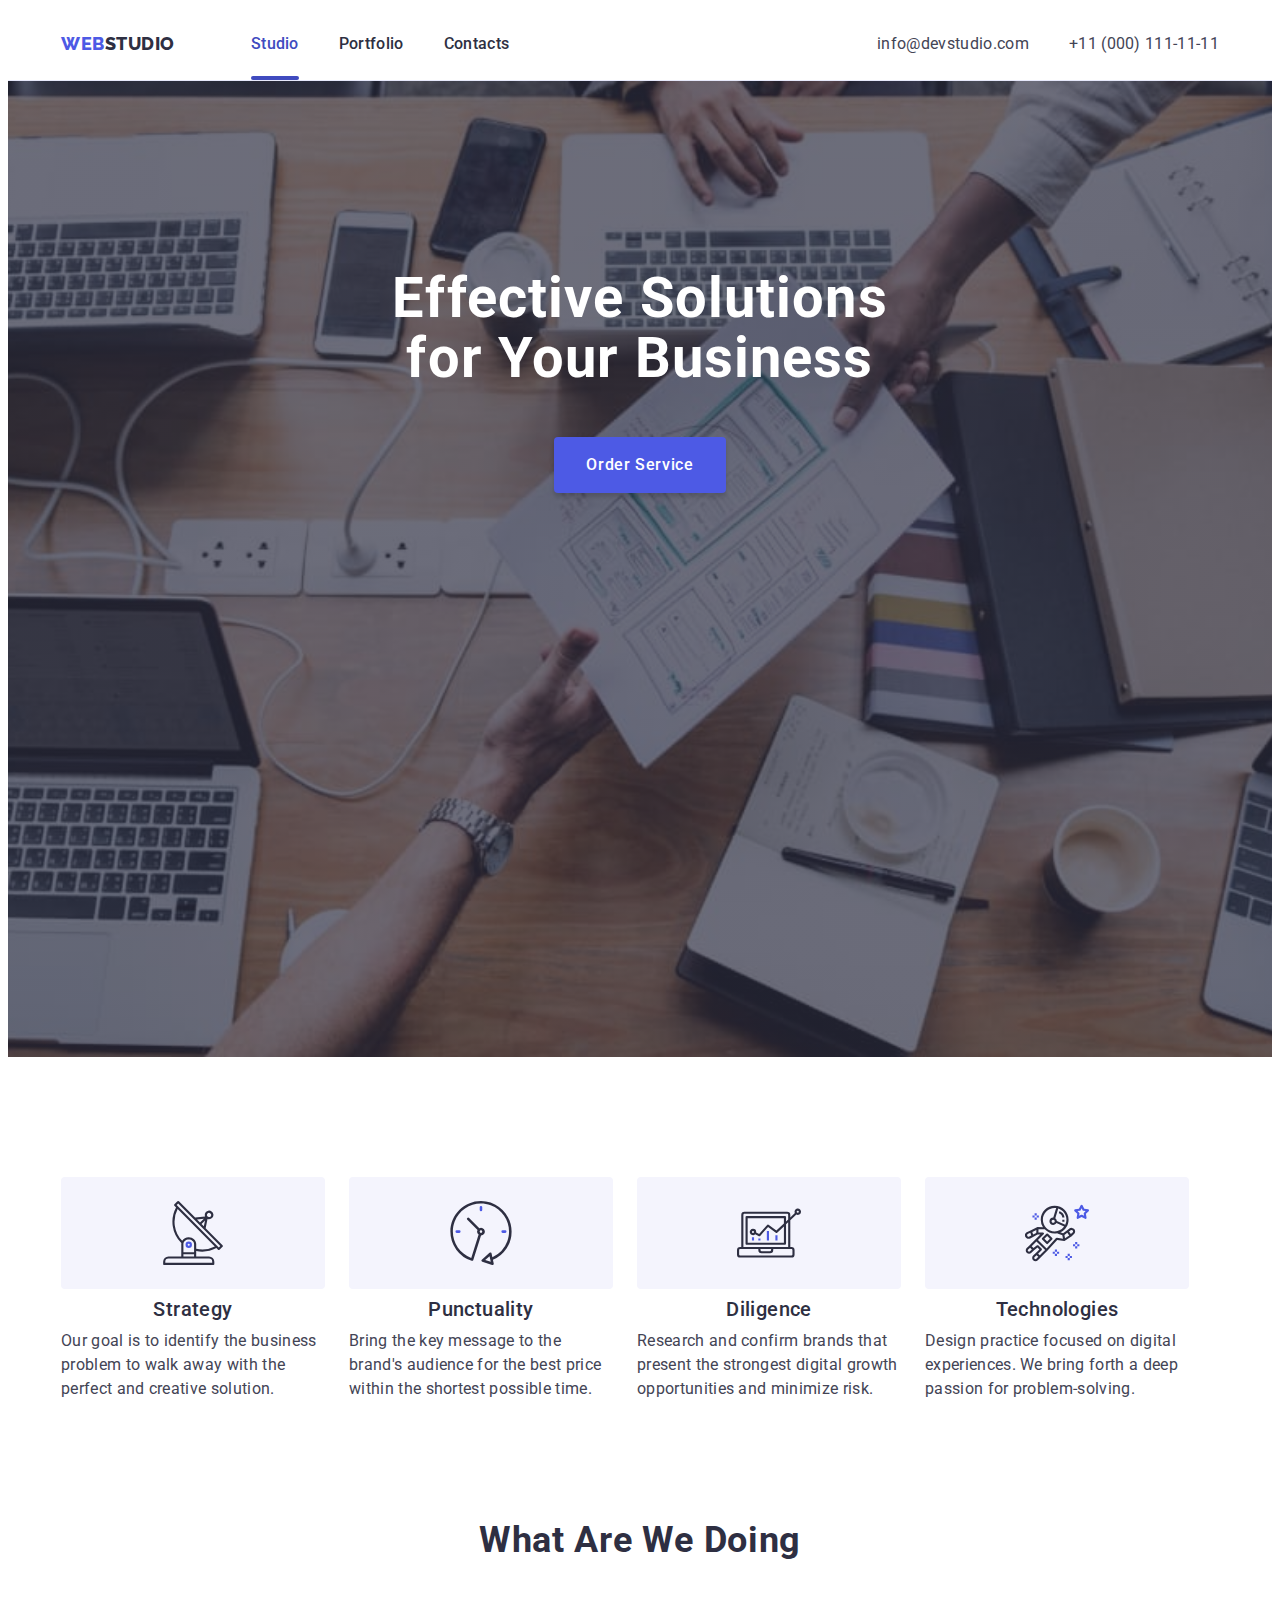
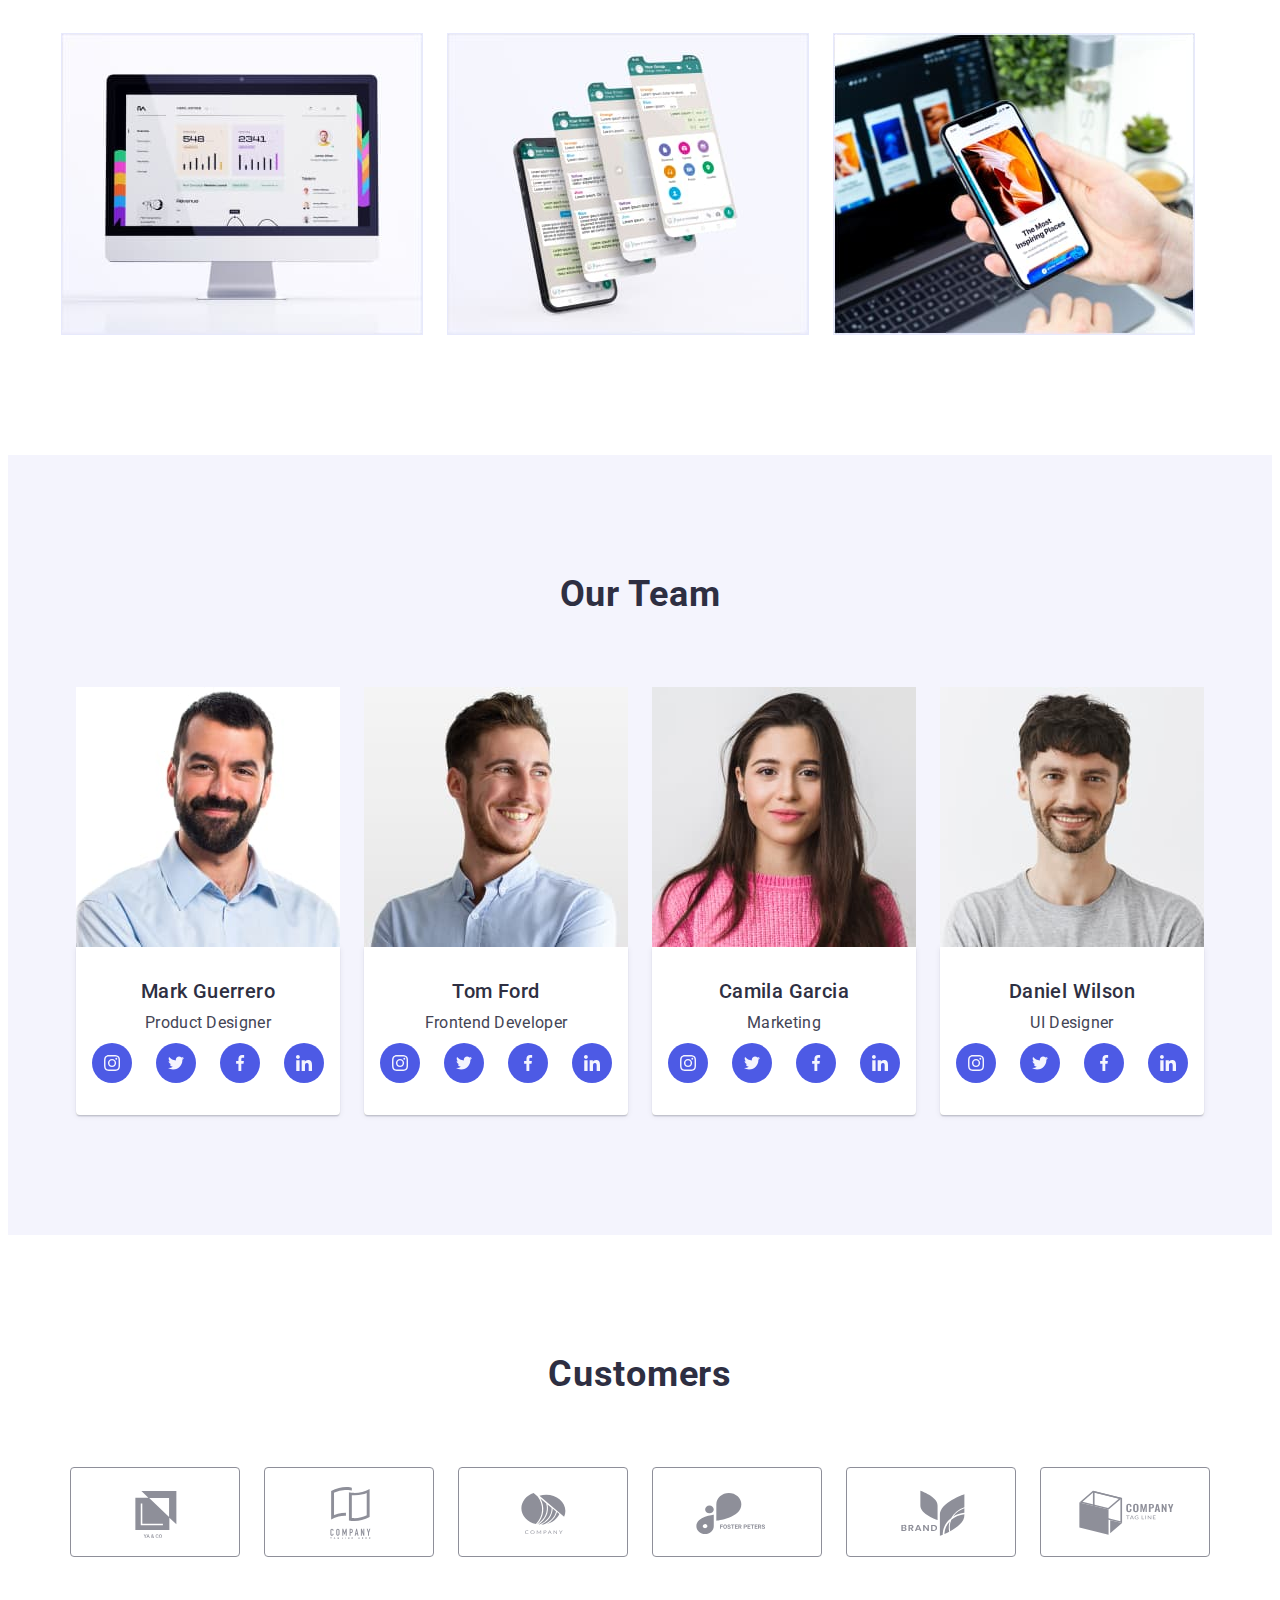
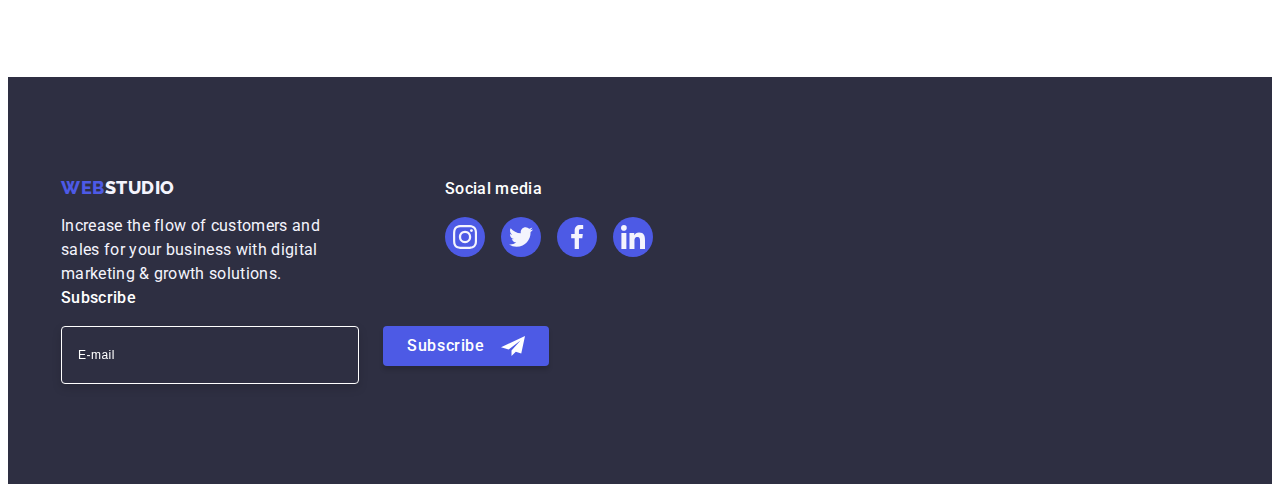
==== commit 2e20e7b6: "images in 2x" ====
--- a/index.html
+++ b/index.html
@@ -214,6 +214,7 @@
                 class="about-picture"
                 src="./images/monitor.jpg"
                 alt="monitor"
+                srcset="./images/monitor-2x.jpg 2x"
                 width="360"
                 height="300"
               />
@@ -222,18 +223,20 @@
               <img
                 class="about-picture"
                 src="./images/smartphones.jpg"
+                alt="different smartphones displays"
+                srcset="./images/smartphones-2x.jpg 2x"
                 width="360"
                 height="300"
-                alt="different smartphones displays"
               />
             </li>
             <li class="about-menu-item">
               <img
                 class="about-picture"
                 src="./images/hands-with-smartphone.jpg"
+                alt="hands with smartphone"
+                srcset="./images/hands-with-smartphone-2x.jpg 2x"
                 width="360"
                 height="300"
-                alt="hands with smartphone"
               />
             </li>
           </ul>
@@ -249,6 +252,7 @@
                 class="team-menu-picture"
                 src="./images/product-designer.jpg"
                 alt="man with beard"
+                srcset="./images/product-designer-2x.jpg 2x"
                 width="264"
                 height="260"
               />
@@ -292,6 +296,7 @@
                 class="team-menu-picture"
                 src="./images/frontend-developer.jpg"
                 alt="smiling-man-in-blue-t-shirt"
+                srcset="./images/frontend-developer-2x.jpg 2x"
                 width="264"
                 height="260"
               />
@@ -335,6 +340,7 @@
                 class="team-menu-picture"
                 src="./images/marketing.jpg"
                 alt="women in rose cardigan"
+                srcset="./images/marketing-2x.jpg 2x"
                 width="264"
                 height="260"
               />
@@ -378,6 +384,7 @@
                 class="team-menu-picture"
                 src="./images/ui-designer.jpg"
                 alt="smiling man in grey cardigan"
+                srcset="./images/ui-designer-2x.jpg 2x"
                 width="264"
                 height="260"
               />
--- a/css/styles.css
+++ b/css/styles.css
@@ -240,6 +240,17 @@
   text-align: center;
   justify-content: center;
 }
+@media (min-device-pixel-ratio: 2),
+  (min-resolution: 192dpi),
+  (min-resolution: 2dppx) {
+  .hero {
+    background-image: linear-gradient(
+        rgba(46, 47, 66, 0.7),
+        rgba(46, 47, 66, 0.7)
+      ),
+      url(../images/hero-background-image-mob-2x.jpeg);
+  }
+}
 .hero-title {
   font-size: 36px;
   line-height: 1.11;
--- a/css/media.css
+++ b/css/media.css
@@ -1,4 +1,4 @@
-@media screen and (max-width: 427px) {
+@media screen and (min-width: 320px) {
   .mobile-social-menu {
     gap: 30px;
   }
@@ -95,6 +95,17 @@
         url(../images/hero-background-image-tab.jpg);
       max-width: 768px;
       height: 436px;
+    }
+    @media (min-device-pixel-ratio: 2),
+      (min-resolution: 192dpi),
+      (min-resolution: 2dppx) {
+      .hero {
+        background-image: linear-gradient(
+            rgba(46, 47, 66, 0.7),
+            rgba(46, 47, 66, 0.7)
+          ),
+          url(../images/hero-background-image-tab-2x.jpg);
+      }
     }
     .hero-title {
       font-size: 56px;
@@ -299,7 +310,6 @@
       box-shadow: 0px 4px 4px rgba(0, 0, 0, 0.15);
     }
   }
-
   @media screen and (min-width: 1200px) {
     .container {
       max-width: 1158px;
@@ -338,6 +348,17 @@
       height: 600px;
       padding-top: 188px;
       padding-bottom: 188px;
+    }
+    @media (min-device-pixel-ratio: 2),
+      (min-resolution: 192dpi),
+      (min-resolution: 2dppx) {
+      .hero {
+        background-image: linear-gradient(
+            rgba(46, 47, 66, 0.7),
+            rgba(46, 47, 66, 0.7)
+          ),
+          url(../images/hero-background-image-2x.jpg);
+      }
     }
     .hero-btn {
       margin-top: 48px;
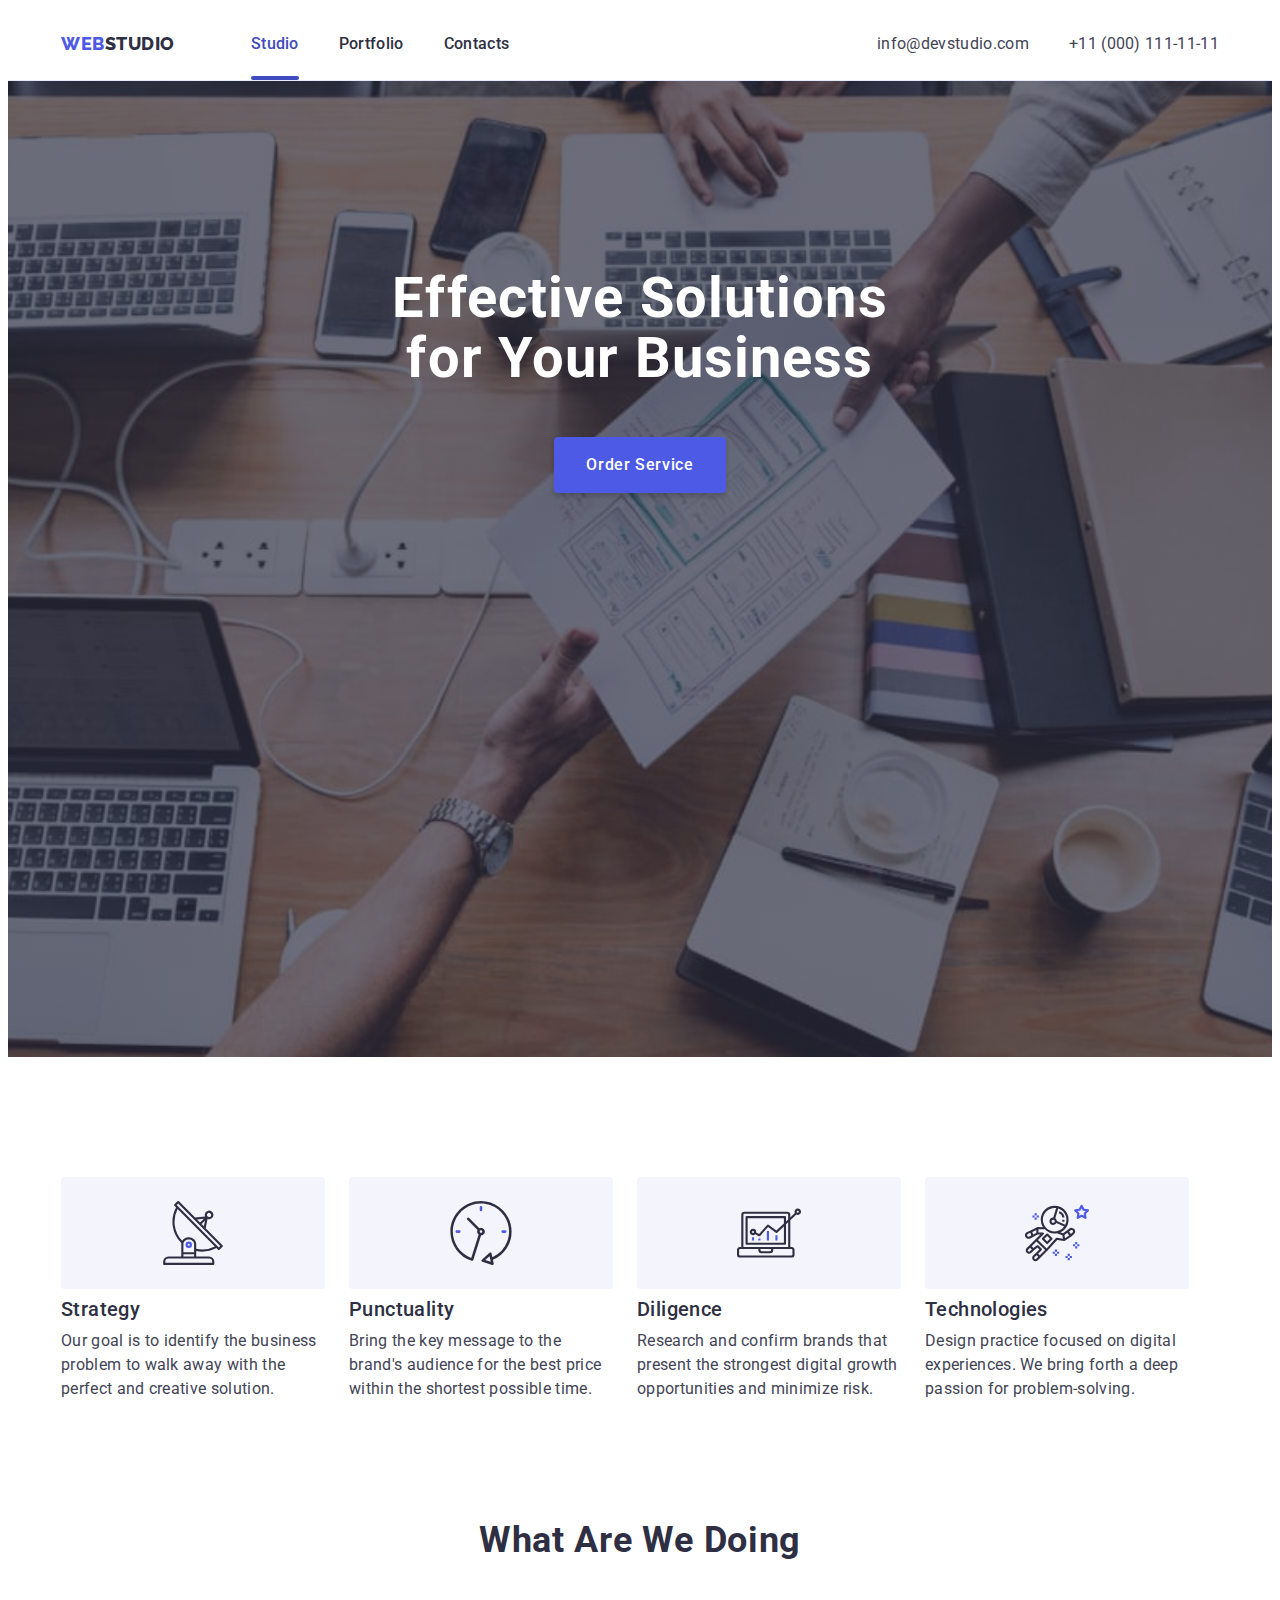
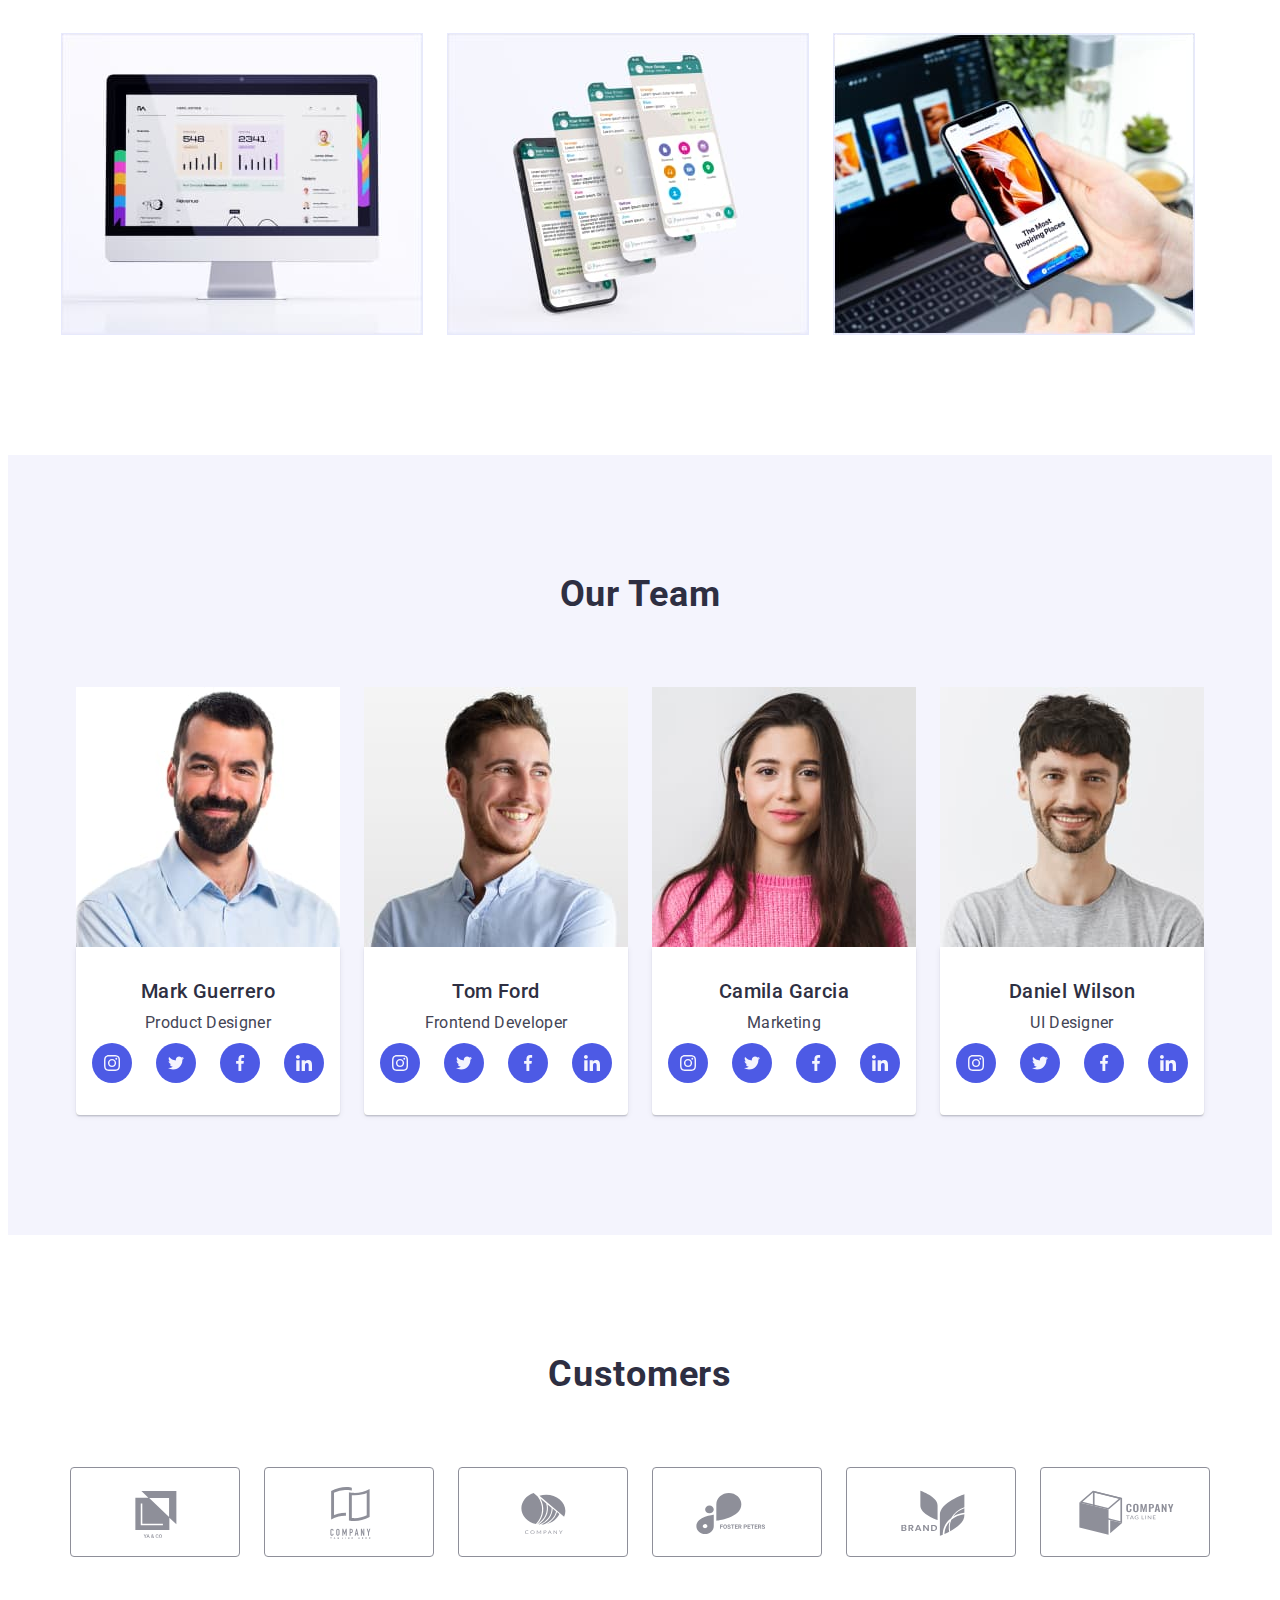
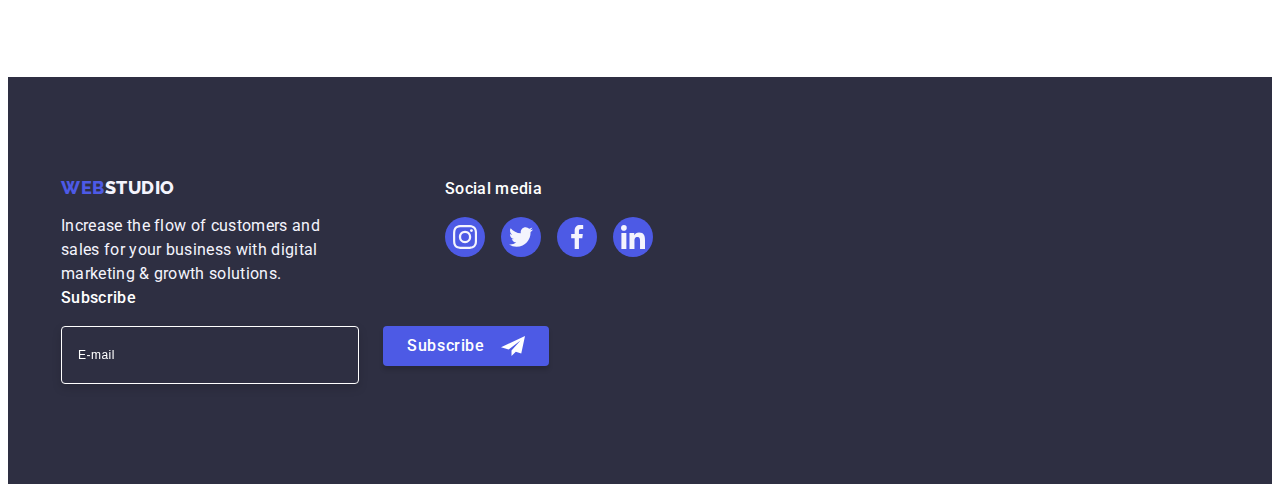
==== commit 9992312b: "active links in mobile menu" ====
--- a/index.html
+++ b/index.html
@@ -74,12 +74,16 @@
         <nav class="mobile-navigation">
           <ul class="mobile-menu-list list">
             <li class="mobile-menu-item">
-              <a class="mobile-menu-link mobile-active-link link" href=""
+              <a
+                class="mobile-menu-link mobile-active-link link"
+                href="./index.html"
                 >Studio</a
               >
             </li>
             <li class="mobile-menu-item">
-              <a class="mobile-menu-link link" href="">Portfolio</a>
+              <a class="mobile-menu-link link" href="./portfolio.html"
+                >Portfolio</a
+              >
             </li>
             <li class="mobile-menu-item">
               <a class="mobile-menu-link link" href="">Contacts</a>
--- a/css/styles.css
+++ b/css/styles.css
@@ -228,7 +228,7 @@
       rgba(46, 47, 66, 0.7),
       rgba(46, 47, 66, 0.7)
     ),
-    url(../images/hero-background-image.jpg);
+    url(../images/hero-background-image-mob.jpg);
   background-position: center;
   background-size: cover;
   max-width: 428px;
@@ -422,15 +422,16 @@
 }
 /*=====================PORTFOLIO=======================*/
 .projects-section {
-  padding-top: 96px;
-  padding-bottom: 120px;
+  padding-top: 48px;
+  padding-bottom: 48px;
 }
 .projects-menu {
   display: flex;
   flex-wrap: wrap;
   column-gap: var(--card-set-horizontal-gap);
-  margin-bottom: 72px;
-  justify-content: center;
+  row-gap: 16px;
+  margin-bottom: 48px;
+  justify-content: flex-start;
 }
 .projects-menu-btn {
   font-family: "Roboto", sans-serif;
@@ -447,7 +448,6 @@
     box-shadow var(--transition-dur-and-func),
     border var(--transition-dur-and-func), color var(--transition-dur-and-func);
 }
-.projects-menu-btn:hover,
 .projects-menu-btn:focus {
   background-color: var(--pressed-state);
   box-shadow: 0px 3px 1px rgba(0, 0, 0, 0.1), 0px 2px 1px rgba(0, 0, 0, 0.08),
@@ -457,23 +457,17 @@
 }
 .projects-list {
   display: flex;
-  flex-wrap: wrap;
-  row-gap: var(--card-set-vertical-gap);
-  column-gap: var(--card-set-horizontal-gap);
-}
-.project-list-item {
-  flex-basis: calc(100% - 2 * var(--card-set-horizontal-gap)) / 3;
+  flex-direction: column;
+  gap: 48px;
 }
 .projects-list-link {
   display: block;
   transition: box-shadow var(--transition-dur-and-func);
 }
-.projects-list-link:hover,
 .projects-list-link:focus {
   box-shadow: 0px 1px 6px rgba(46, 47, 66, 0.08),
     0px 1px 1px rgba(46, 47, 66, 0.16), 0px 2px 1px rgba(46, 47, 66, 0.08);
 }
-.projects-list-link:hover .overlay,
 .projects-list-link:focus .overlay {
   transform: translate(0, 0);
 }
@@ -530,7 +524,6 @@
   gap: 72px;
 }
 .page-footer-container {
-  margin-bottom: 72px;
   justify-content: center;
 }
 .footer-logotype {
@@ -663,6 +656,9 @@
   left: 50%;
   transform: translate(-50%, -50%);
   width: 392px;
+  overflow-y: auto;
+  max-height: 576px;
+  height: 90%;
   background-color: var(--modal-background);
   box-shadow: 0px 1px 1px rgba(0, 0, 0, 0.14), 0px 1px 3px rgba(0, 0, 0, 0.12),
     0px 2px 1px rgba(0, 0, 0, 0.2);
--- a/css/media.css
+++ b/css/media.css
@@ -5,651 +5,667 @@
   .mobile-contacts-information-active {
     font-size: 25px;
   }
-  @media screen and (max-width: 767px) {
-    .menu {
-      display: none;
-    }
-    .contacts-menu {
-      display: none;
-    }
-  }
-  @media screen and (min-width: 768px) {
-    .container {
-      max-width: 768px;
-      padding-left: 16px;
-      padding-right: 16px;
-    }
-    .page-header {
-      padding-top: 16px;
-      padding-bottom: 16px;
-    }
-    .mobile-menu-open {
-      display: none;
-    }
-    .page-navigation {
-      display: flex;
-      align-items: center;
-    }
-    .contacts-menu {
-      display: flex;
-      align-items: center;
-    }
-    .menu {
-      display: flex;
-      align-items: center;
-    }
-    .menu-item {
-      position: relative;
-    }
-    .menu-item:not(:last-child) {
-      margin-right: 40px;
-    }
-    .page-navigation > .logotype {
-      margin-right: 120px;
-    }
-    .menu-link {
-      font-weight: 500;
-      font-size: 16px;
-      line-height: 1.5;
-      color: var(--dark);
-      transition: color var(--transition-dur-and-func);
-    }
-    .menu-link:hover,
-    .menu-link:focus {
-      color: var(--pressed-state);
-    }
-    .active-link {
-      color: var(--pressed-state);
-    }
-    .active-link::after {
-      content: "";
-      display: block;
-      position: absolute;
-      width: 100%;
-      height: 4px;
-      left: 0px;
-      top: 50px;
-      background-color: var(--pressed-state);
-      border-radius: 2px;
-    }
-    .contacts-menu {
-      display: flex;
-      flex-direction: column;
-      gap: 12px;
-    }
-    .contacts-information {
-      font-size: 12px;
-      line-height: 1.17;
-      color: inherit;
-      transition: color var(--transition-dur-and-func);
-    }
-    .contacts-information:hover,
-    .contacts-information:focus {
-      color: var(--pressed-state);
-    }
+  img {
+    width: auto;
+    height: auto;
+  }
+  .projects-list-title {
+    font-weight: 500;
+    font-size: 18px;
+    line-height: 1.2;
+    letter-spacing: 0.02em;
+    color: var(--dark);
+    margin-bottom: 8px;
+  }
+}
+@media screen and (max-width: 427px) {
+  .hero-title {
+    font-size: 32px;
+    line-height: 1.11;
+    letter-spacing: 0.02em;
+    color: var(--white-background);
+    width: 300px;
+    margin: 0 auto;
+  }
+  .modal {
+    position: absolute;
+    top: 50%;
+    left: 50%;
+    transform: translate(-50%, -50%);
+    width: 290px;
+    max-height: 576px;
+    height: 90%;
+    overflow-y: auto;
+    background-color: var(--modal-background);
+    box-shadow: 0px 1px 1px rgba(0, 0, 0, 0.14), 0px 1px 3px rgba(0, 0, 0, 0.12),
+      0px 2px 1px rgba(0, 0, 0, 0.2);
+    border-radius: 4px;
+    padding: 72px 16px 24px;
+  }
+  .form-name {
+    font-weight: 500;
+    font-size: 12px;
+    line-height: 1.5;
+    text-align: center;
+    letter-spacing: 0.02em;
+    color: var(--modal-overlay);
+    margin-bottom: 16px;
+  }
+  .modal-form-check-desc {
+    display: flex;
+    align-items: center;
+    font-size: 8px;
+    line-height: 1.17;
+    letter-spacing: 0.04em;
+    color: var(--subtle-text);
+    cursor: pointer;
+    margin-bottom: 24px;
+  }
+  .modal-form-check-desc-link {
+    font-size: 8px;
+    line-height: 1.33;
+    letter-spacing: 0.04em;
+    text-decoration-line: underline;
+    color: var(--primary-brand);
+  }
+}
+@media screen and (max-width: 767px) {
+  .menu {
+    display: none;
+  }
+  .contacts-menu {
+    display: none;
+  }
+}
+@media screen and (min-width: 768px) {
+  .container {
+    max-width: 768px;
+    padding-left: 16px;
+    padding-right: 16px;
+  }
+  .page-header {
+    padding-top: 16px;
+    padding-bottom: 16px;
+  }
+  .mobile-menu-open {
+    display: none;
+  }
+  .page-navigation {
+    display: flex;
+    align-items: center;
+  }
+  .contacts-menu {
+    display: flex;
+    align-items: center;
+  }
+  .menu {
+    display: flex;
+    align-items: center;
+  }
+  .menu-item {
+    position: relative;
+  }
+  .menu-item:not(:last-child) {
+    margin-right: 40px;
+  }
+  .page-navigation > .logotype {
+    margin-right: 120px;
+  }
+  .menu-link {
+    font-weight: 500;
+    font-size: 16px;
+    line-height: 1.5;
+    color: var(--dark);
+    transition: color var(--transition-dur-and-func);
+  }
+  .menu-link:hover,
+  .menu-link:focus {
+    color: var(--pressed-state);
+  }
+  .active-link {
+    color: var(--pressed-state);
+  }
+  .active-link::after {
+    content: "";
+    display: block;
+    position: absolute;
+    width: 100%;
+    height: 4px;
+    left: 0px;
+    top: 50px;
+    background-color: var(--pressed-state);
+    border-radius: 2px;
+  }
+  .contacts-menu {
+    display: flex;
+    flex-direction: column;
+    gap: 12px;
+  }
+  .contacts-information {
+    font-size: 12px;
+    line-height: 1.17;
+    color: inherit;
+    transition: color var(--transition-dur-and-func);
+  }
+  .contacts-information:hover,
+  .contacts-information:focus {
+    color: var(--pressed-state);
+  }
+  .hero {
+    background-image: linear-gradient(
+        rgba(46, 47, 66, 0.7),
+        rgba(46, 47, 66, 0.7)
+      ),
+      url(../images/hero-background-image-tab.jpg);
+    max-width: 768px;
+    height: 436px;
+  }
+  @media (min-device-pixel-ratio: 2),
+    (min-resolution: 192dpi),
+    (min-resolution: 2dppx) {
     .hero {
       background-image: linear-gradient(
           rgba(46, 47, 66, 0.7),
           rgba(46, 47, 66, 0.7)
         ),
-        url(../images/hero-background-image-tab.jpg);
-      max-width: 768px;
-      height: 436px;
+        url(../images/hero-background-image-tab-2x.jpg);
     }
-    @media (min-device-pixel-ratio: 2),
-      (min-resolution: 192dpi),
-      (min-resolution: 2dppx) {
-      .hero {
-        background-image: linear-gradient(
-            rgba(46, 47, 66, 0.7),
-            rgba(46, 47, 66, 0.7)
-          ),
-          url(../images/hero-background-image-tab-2x.jpg);
-      }
-    }
-    .hero-title {
-      font-size: 56px;
-      line-height: 1.07;
-      width: 496px;
-    }
-    .hero-btn {
-      margin-top: 36px;
-    }
-    .advantages-menu {
-      flex-wrap: wrap;
-      flex-direction: row;
-      gap: 72px 24px;
-    }
-    .advantages-item {
-      width: 356px;
-    }
-    .team-menu {
-      flex-direction: row;
-      flex-wrap: wrap;
-      justify-content: center;
-      gap: 64px 24px;
-    }
-    .team-menu-item {
-      margin: 0;
-      flex-basis: calc(100% - 24px) / 2;
-    }
-    .social-menu-link:hover {
-      background-color: var(--pressed-state);
-    }
-    .customers-menu {
-      gap: 72px 24px;
-    }
-    .customers-menu-item {
-      width: 168px;
-    }
-    .customers-menu-item:hover {
-      border-color: var(--pressed-state);
-    }
-    .customers-menu-item:hover .customers-menu-icon {
-      fill: var(--pressed-state);
-    }
-    .projects-section {
-      padding-top: 96px;
-      padding-bottom: 120px;
-    }
-    .projects-menu {
-      display: flex;
-      flex-wrap: wrap;
-      column-gap: var(--card-set-horizontal-gap);
-      margin-bottom: 72px;
-      justify-content: center;
-    }
-    .projects-menu-btn {
-      font-family: "Roboto", sans-serif;
-      background-color: var(--light);
-      border: 1px solid var(--accent);
-      border-radius: 4px;
-      font-weight: 500;
-      font-size: 16px;
-      line-height: 1.5;
-      letter-spacing: 0.04em;
-      color: var(--primary-brand);
-      padding: 12px 24px;
-      transition: background-color var(--transition-dur-and-func),
-        box-shadow var(--transition-dur-and-func),
-        border var(--transition-dur-and-func),
-        color var(--transition-dur-and-func);
-    }
-    .projects-menu-btn:hover,
-    .projects-menu-btn:focus {
-      background-color: var(--pressed-state);
-      box-shadow: 0px 3px 1px rgba(0, 0, 0, 0.1),
-        0px 2px 1px rgba(0, 0, 0, 0.08), 0px 2px 2px rgba(0, 0, 0, 0.12);
-      border: var(--pressed-state);
-      color: var(--white-background);
-    }
-    .projects-list {
-      display: flex;
-      flex-wrap: wrap;
-      row-gap: var(--card-set-vertical-gap);
-      column-gap: var(--card-set-horizontal-gap);
-    }
-    .project-list-item {
-      flex-basis: calc(100% - 2 * var(--card-set-horizontal-gap)) / 3;
-    }
-    .projects-list-link {
-      display: block;
-      transition: box-shadow var(--transition-dur-and-func);
-    }
-    .projects-list-link:hover,
-    .projects-list-link:focus {
-      box-shadow: 0px 1px 6px rgba(46, 47, 66, 0.08),
-        0px 1px 1px rgba(46, 47, 66, 0.16), 0px 2px 1px rgba(46, 47, 66, 0.08);
-    }
-    .projects-list-link:hover .overlay,
-    .projects-list-link:focus .overlay {
-      transform: translate(0, 0);
-    }
-    .projects-list-img-wrapper {
-      position: relative;
-      overflow: hidden;
-    }
-    .overlay {
-      position: absolute;
-      left: 0;
-      top: 0;
-      width: 100%;
-      height: 100%;
-      overflow: auto;
-      transform: translate(0, 100%);
-      transition: transform var(--transition-dur-and-func);
-      font-size: 16px;
-      line-height: 1.5;
-      letter-spacing: 0.02em;
-      color: #f4f4fd;
-      padding-top: 40px;
-      padding-left: 32px;
-      padding-right: 32px;
-      background-color: var(--primary-brand);
-    }
-    .projects-list-item-container {
-      padding-bottom: 32px;
-      padding-top: 32px;
-      padding-left: 16px;
-      border: 1px solid #e7e9fc;
-      border-top: none;
-    }
-    .projects-list-title {
-      font-weight: 500;
-      font-size: 20px;
-      line-height: 1.2;
-      letter-spacing: 0.02em;
-      color: var(--dark);
-      margin-bottom: 8px;
-    }
-    .projects-list-description {
-      line-height: 1.5;
-      color: var(--text);
-    }
-    .footer-general-container {
-      max-width: 768px;
-      flex-direction: row;
-      flex-wrap: wrap;
-      gap: 72px 24px;
-      padding-left: 108px;
-      padding-right: 164px;
-    }
-    .page-footer-container {
-      margin: 0;
-    }
-    .footer-copy {
-      width: 264px;
-    }
-    .footer-logotype {
-      text-align: left;
-    }
-    .social-media-container {
-      margin: 0px;
-    }
-    .social-media-title {
-      text-align: left;
-    }
-    .social-media-item-link:hover {
-      background-color: var(--success);
-    }
-    .subscribe-form {
-      flex-direction: row;
-      gap: 24px;
-    }
-    .subscribe-form-name {
-      text-align: left;
-    }
-    .subscribe-form-field {
-      margin-right: 0px;
-    }
-    .subscribe-form-input {
-      width: 264px;
-    }
-    .subscribe-form-submit {
-      margin: 0;
-    }
-    .subscribe-form-submit:hover {
-      background-color: var(--pressed-state);
-      box-shadow: 0px 4px 4px rgba(0, 0, 0, 0.15);
-    }
-    .subscribe-form-icon {
-      fill: var(--white-background);
-    }
-    .modal {
-      width: 408px;
-      padding: 72px 25px 24px 23px;
-    }
-    .modal-close-btn:hover {
-      background-color: var(--pressed-state);
-    }
-    .modal-close-btn:hover .modal-close-btn-icon {
-      fill: var(--white-background);
-    }
-    .modal-form-submit:hover {
-      background-color: var(--pressed-state);
-      box-shadow: 0px 4px 4px rgba(0, 0, 0, 0.15);
-    }
-  }
-  @media screen and (min-width: 1200px) {
-    .container {
-      max-width: 1158px;
-      padding-left: 15px;
-      padding-right: 15px;
-    }
-    .page-header {
-      padding-top: 24px;
-      padding-bottom: 24px;
-    }
-    .page-navigation > .logotype {
-      margin-right: 76px;
-    }
-    .active-link::after {
-      top: 44px;
-    }
-    .contacts {
-      font-style: normal;
-      margin-left: auto;
-    }
-    .contacts-menu {
-      flex-direction: row;
-      gap: 40px;
-    }
-    .contacts-information {
-      font-size: 16px;
-      line-height: 1.5;
-    }
+  }
+  .hero-title {
+    font-size: 56px;
+    line-height: 1.07;
+    width: 496px;
+  }
+  .hero-btn {
+    margin-top: 36px;
+  }
+  .advantages-menu {
+    flex-wrap: wrap;
+    flex-direction: row;
+    gap: 72px 24px;
+  }
+  .advantages-item {
+    width: 356px;
+  }
+  .advantages-item-title {
+    text-align: left;
+  }
+  .team-menu {
+    flex-direction: row;
+    flex-wrap: wrap;
+    justify-content: center;
+    gap: 64px 24px;
+  }
+  .team-menu-item {
+    margin: 0;
+    flex-basis: calc(100% - 24px) / 2;
+  }
+  .social-menu-link:hover {
+    background-color: var(--pressed-state);
+  }
+  .customers-menu {
+    gap: 72px 24px;
+  }
+  .customers-menu-item {
+    width: 168px;
+  }
+  .customers-menu-item:hover {
+    border-color: var(--pressed-state);
+  }
+  .customers-menu-item:hover .customers-menu-icon {
+    fill: var(--pressed-state);
+  }
+  .projects-section {
+    padding-top: 64px;
+    padding-bottom: 96px;
+  }
+  .projects-menu {
+    margin-bottom: 64px;
+    justify-content: center;
+  }
+  .projects-menu-btn:hover {
+    background-color: var(--pressed-state);
+    box-shadow: 0px 3px 1px rgba(0, 0, 0, 0.1), 0px 2px 1px rgba(0, 0, 0, 0.08),
+      0px 2px 2px rgba(0, 0, 0, 0.12);
+    border: var(--pressed-state);
+    color: var(--white-background);
+  }
+  .projects-list {
+    flex-wrap: wrap;
+    flex-direction: row;
+    row-gap: 72px;
+    column-gap: var(--card-set-horizontal-gap);
+  }
+  .projects-list-link:hover {
+    box-shadow: 0px 1px 6px rgba(46, 47, 66, 0.08),
+      0px 1px 1px rgba(46, 47, 66, 0.16), 0px 2px 1px rgba(46, 47, 66, 0.08);
+  }
+  .projects-list-link:hover .overlay {
+    transform: translate(0, 0);
+  }
+  .footer-general-container {
+    max-width: 582px;
+    justify-content: left;
+    flex-direction: row;
+    flex-wrap: wrap;
+    gap: 72px 24px;
+  }
+  .page-footer-container {
+    margin: 0;
+  }
+  .footer-copy {
+    width: 264px;
+  }
+  .footer-logotype {
+    text-align: left;
+  }
+  .social-media-container {
+    margin: 0px;
+  }
+  .social-media-title {
+    text-align: left;
+  }
+  .social-media-item-link:hover {
+    background-color: var(--success);
+  }
+  .subscribe-form {
+    flex-direction: row;
+    gap: 24px;
+  }
+  .subscribe-form-name {
+    text-align: left;
+  }
+  .subscribe-form-field {
+    margin-right: 0px;
+  }
+  .subscribe-form-input {
+    width: 264px;
+  }
+  .subscribe-form-submit {
+    margin: 0;
+  }
+  .subscribe-form-submit:hover {
+    background-color: var(--pressed-state);
+    box-shadow: 0px 4px 4px rgba(0, 0, 0, 0.15);
+  }
+  .subscribe-form-icon {
+    fill: var(--white-background);
+  }
+  .modal {
+    position: absolute;
+    top: 50%;
+    left: 50%;
+    transform: translate(-50%, -50%);
+    width: 408px;
+    max-height: 576px;
+    height: 90%;
+    overflow-y: auto;
+    background-color: var(--modal-background);
+    box-shadow: 0px 1px 1px rgba(0, 0, 0, 0.14), 0px 1px 3px rgba(0, 0, 0, 0.12),
+      0px 2px 1px rgba(0, 0, 0, 0.2);
+    border-radius: 4px;
+    padding: 72px 25px 24px 23px;
+  }
+  .modal-close-btn:hover {
+    background-color: var(--pressed-state);
+  }
+  .modal-close-btn:hover .modal-close-btn-icon {
+    fill: var(--white-background);
+  }
+  .modal-form-submit:hover {
+    background-color: var(--pressed-state);
+    box-shadow: 0px 4px 4px rgba(0, 0, 0, 0.15);
+  }
+}
+@media screen and (min-width: 1200px) {
+  .container {
+    max-width: 1158px;
+    padding-left: 15px;
+    padding-right: 15px;
+  }
+  .page-header {
+    padding-top: 24px;
+    padding-bottom: 24px;
+  }
+  .page-navigation > .logotype {
+    margin-right: 76px;
+  }
+  .active-link::after {
+    top: 44px;
+  }
+  .contacts {
+    font-style: normal;
+    margin-left: auto;
+  }
+  .contacts-menu {
+    flex-direction: row;
+    gap: 40px;
+  }
+  .contacts-information {
+    font-size: 16px;
+    line-height: 1.5;
+  }
+  .hero {
+    background-image: linear-gradient(
+        rgba(46, 47, 66, 0.7),
+        rgba(46, 47, 66, 0.7)
+      ),
+      url(../images/hero-background-image.jpg);
+    max-width: 1440px;
+    height: 600px;
+    padding-top: 188px;
+    padding-bottom: 188px;
+  }
+  @media (min-device-pixel-ratio: 2),
+    (min-resolution: 192dpi),
+    (min-resolution: 2dppx) {
     .hero {
       background-image: linear-gradient(
           rgba(46, 47, 66, 0.7),
           rgba(46, 47, 66, 0.7)
         ),
-        url(../images/hero-background-image.jpg);
-      max-width: 1440px;
-      height: 600px;
-      padding-top: 188px;
-      padding-bottom: 188px;
+        url(../images/hero-background-image-2x.jpg);
     }
-    @media (min-device-pixel-ratio: 2),
-      (min-resolution: 192dpi),
-      (min-resolution: 2dppx) {
-      .hero {
-        background-image: linear-gradient(
-            rgba(46, 47, 66, 0.7),
-            rgba(46, 47, 66, 0.7)
-          ),
-          url(../images/hero-background-image-2x.jpg);
-      }
-    }
-    .hero-btn {
-      margin-top: 48px;
-    }
-    .advantages {
-      padding-top: 120px;
-      padding-bottom: 0px;
-    }
-    .advantages-menu {
-      gap: 24px;
-    }
-    .advantages-item {
-      width: 264px;
-    }
-    .advantages-item-title {
-      font-weight: 500;
-      font-size: 20px;
-      line-height: 1.2;
-    }
-    .advantages-item-description {
-      font-weight: 400;
-    }
-    .advantages-icon-container {
-      display: flex;
-      justify-content: center;
-      align-items: center;
-      background-color: var(--light);
-      border-radius: 4px;
-      width: 264px;
-      height: 112px;
-      margin-bottom: 8px;
-    }
-    .advantages-icon {
-      display: block;
-      fill: var(--dark);
-    }
-    .about {
-      display: block;
-    }
-    .about-title {
-      margin-bottom: 72px;
-    }
-    .about-menu {
-      display: flex;
-      column-gap: var(--card-set-horizontal-gap);
-    }
-    .about-menu-item {
-      flex-basis: calc(100% - 2 * var(--card-set-horizontal-gap)) / 3;
-      border: 1px solid #e7e9fc;
-    }
-    .team-menu {
-      column-gap: var(--card-set-horizontal-gap);
-    }
-    .team-menu-item {
-      flex-basis: calc(100% - 3 * var(--card-set-horizontal-gap)) / 4;
-    }
-    .customers {
-      padding-top: 120px;
-      padding-bottom: 120px;
-    }
-    .customers-menu {
-      gap: 24px;
-    }
-    .customers-menu-item {
-      width: 168px;
-    }
-    .footer {
-      background-color: var(--dark);
-      padding-bottom: 100px;
-      padding-top: 100px;
-    }
-    .footer-general-container {
-      max-width: auto;
-      flex-wrap: no-wrap;
-      gap: 0px;
-    }
-    .page-footer-container {
-      margin-right: 120px;
-    }
-    .footer-copy {
-      width: 264px;
-    }
-    .social-media-container {
-      margin-right: 80px;
-    }
-    .subscribe-form-field {
-      gap: 24px;
-    }
-    .backdrop {
-      position: fixed;
-      top: 0;
-      left: 0;
-      z-index: 100;
-      width: 100%;
-      height: 100%;
-      background-color: rgba(46, 47, 66, 0.4);
-      transition: visibility var(--transition-dur-and-func),
-        opacity var(--transition-dur-and-func);
-    }
-    .backdrop.is-hidden {
-      visibility: hidden;
-      opacity: 0;
-      pointer-events: none;
-    }
-    .modal {
-      position: absolute;
-      top: 50%;
-      left: 50%;
-      transform: translate(-50%, -50%);
-      width: 408px;
-      background-color: var(--modal-background);
-      box-shadow: 0px 1px 1px rgba(0, 0, 0, 0.14),
-        0px 1px 3px rgba(0, 0, 0, 0.12), 0px 2px 1px rgba(0, 0, 0, 0.2);
-      border-radius: 4px;
-      padding: 72px 24px 24px;
-    }
-    .modal-close-btn {
-      position: absolute;
-      top: 24px;
-      right: 24px;
-      display: flex;
-      padding: 0;
-      justify-content: center;
-      align-items: center;
-      width: 24px;
-      height: 24px;
-      background-color: var(--accent);
-      border: 1px solid rgba(0, 0, 0, 0.1);
-      border-radius: 50%;
-      transition: background-color var(--transition-dur-and-func);
-    }
-    .modal-close-btn:hover,
-    .modal-close-btn:focus {
-      background-color: var(--pressed-state);
-    }
-    .modal-close-btn-icon {
-      fill: var(--dark);
-      transition: fill var(--transition-dur-and-func);
-    }
-    .modal-close-btn:hover .modal-close-btn-icon,
-    .modal-close-btn:focus .modal-close-btn-icon {
-      fill: var(--white-background);
-    }
-    .form-name {
-      font-weight: 500;
-      font-size: 16px;
-      line-height: 1.5;
-      text-align: center;
-      letter-spacing: 0.02em;
-      color: var(--modal-overlay);
-      margin-bottom: 16px;
-    }
-    .modal-form {
-      display: flex;
-      flex-direction: column;
-    }
-    .modal-form-field {
-      margin-bottom: 8px;
-    }
-    .modal-form-message-field {
-      margin-bottom: 16px;
-    }
-    .modal-form-field-desc {
-      display: block;
-      font-size: 12px;
-      line-height: 1.17;
-      letter-spacing: 0.01em;
-      color: var(--subtle-text);
-      margin-bottom: 4px;
-    }
-    .modal-form-input-wrapper {
-      position: relative;
-      display: block;
-    }
-    .modal-form-input {
-      width: 100%;
-      height: 40px;
-      border: 1px solid rgba(46, 47, 66, 0.4);
-      border-radius: 4px;
-      padding-left: 38px;
-      transition: border var(--transition-dur-and-func),
-        outline var(--transition-dur-and-func);
-    }
-    .modal-form-input:focus {
-      outline: none;
-      border: 1px solid var(--primary-brand);
-    }
-    .modal-form-input-icon {
-      position: absolute;
-      top: 50%;
-      left: 0;
-      transform: translateY(-50%);
-      margin-left: 16px;
-      transition: fill var(--transition-dur-and-func);
-    }
-    .modal-form-input:focus + .modal-form-input-icon {
-      fill: var(--primary-brand);
-    }
-    .modal-form-message {
-      display: block;
-      width: 100%;
-      height: 120px;
-      padding: 8px 16px;
-      border: 1px solid rgba(46, 47, 66, 0.4);
-      border-radius: 4px;
-      resize: none;
-      transition: outline var(--transition-dur-and-func),
-        border var(--transition-dur-and-func);
-    }
-    .modal-form-message::placeholder {
-      font-size: 12px;
-      line-height: 1.17;
-      letter-spacing: 0.04em;
-      color: rgba(46, 47, 66, 0.4);
-    }
-    .modal-form-message:focus {
-      outline: none;
-      border: 1px solid var(--primary-brand);
-    }
-    .modal-form-check {
-      position: absolute;
-    }
-    .modal-form-check-desc {
-      display: flex;
-      align-items: center;
-      font-size: 12px;
-      line-height: 1.17;
-      letter-spacing: 0.04em;
-      color: var(--subtle-text);
-      cursor: pointer;
-      margin-bottom: 24px;
-    }
-    .modal-form-fake-check {
-      display: flex;
-      justify-content: center;
-      align-items: center;
-      width: 16px;
-      height: 16px;
-      border: 1px solid rgba(46, 47, 66, 0.4);
-      border-radius: 2px;
-      margin-right: 8px;
-      transition: border var(--transition-dur-and-func);
-    }
-    .modal-form-fake-check-icon {
-      opacity: 0;
-    }
-    .modal-form-check:checked
-      + .modal-form-check-desc
-      > .modal-form-fake-check {
-      background: var(--pressed-state);
-      border: 1px solid var(--pressed-state);
-    }
-    .modal-form-check:focus + .modal-form-check-desc > .modal-form-fake-check {
-      border: 1px solid var(--pressed-state);
-    }
-    .modal-form-check:checked
-      + .modal-form-check-desc
-      > .modal-form-fake-check
-      > .modal-form-fake-check-icon {
-      opacity: 1;
-      fill: var(--light);
-    }
-    .modal-form-check-desc-link {
-      font-size: 12px;
-      line-height: 1.33;
-      letter-spacing: 0.04em;
-      text-decoration-line: underline;
-      color: var(--primary-brand);
-    }
-    .modal-form-submit {
-      font-family: "Roboto", sans-serif;
-      font-weight: 500;
-      font-size: 16px;
-      line-height: 1.5;
-      letter-spacing: 0.04em;
-      color: var(--white-background);
-      background: var(--primary-brand);
-      box-shadow: 0px 4px 4px rgba(0, 0, 0, 0.15);
-      border: none;
-      border-radius: 4px;
-      min-width: 169px;
-      height: 56px;
-      padding: 16px 32px;
-      margin: 0 auto;
-      transition: background-color var(--transition-dur-and-func),
-        box-shadow var(--transition-dur-and-func);
-    }
-    .modal-form-submit:hover,
-    .modal-form-submit:focus {
-      background-color: var(--pressed-state);
-      box-shadow: 0px 4px 4px rgba(0, 0, 0, 0.15);
-    }
+  }
+  .hero-btn {
+    margin-top: 48px;
+  }
+  .advantages {
+    padding-top: 120px;
+    padding-bottom: 0px;
+  }
+  .advantages-menu {
+    gap: 24px;
+  }
+  .advantages-item {
+    width: 264px;
+  }
+  .advantages-item-title {
+    font-weight: 500;
+    font-size: 20px;
+    line-height: 1.2;
+  }
+  .advantages-item-description {
+    font-weight: 400;
+  }
+  .advantages-icon-container {
+    display: flex;
+    justify-content: center;
+    align-items: center;
+    background-color: var(--light);
+    border-radius: 4px;
+    width: 264px;
+    height: 112px;
+    margin-bottom: 8px;
+  }
+  .advantages-icon {
+    display: block;
+    fill: var(--dark);
+  }
+  .about {
+    display: block;
+  }
+  .about-title {
+    margin-bottom: 72px;
+  }
+  .about-menu {
+    display: flex;
+    column-gap: var(--card-set-horizontal-gap);
+  }
+  .about-menu-item {
+    flex-basis: calc(100% - 2 * var(--card-set-horizontal-gap)) / 3;
+    border: 1px solid #e7e9fc;
+  }
+  .team-menu {
+    column-gap: var(--card-set-horizontal-gap);
+  }
+  .team-menu-item {
+    flex-basis: calc(100% - 3 * var(--card-set-horizontal-gap)) / 4;
+  }
+  .customers {
+    padding-top: 120px;
+    padding-bottom: 120px;
+  }
+  .customers-menu {
+    gap: 24px;
+  }
+  .customers-menu-item {
+    width: 168px;
+  }
+  .projects-section {
+    padding-top: 100px;
+    padding-bottom: 120px;
+  }
+  .projects-list {
+    display: flex;
+    flex-wrap: wrap;
+    row-gap: var(--card-set-vertical-gap);
+  }
+  .project-list-item {
+    flex-basis: calc(100% - 2 * var(--card-set-horizontal-gap)) / 3;
+  }
+  .footer {
+    background-color: var(--dark);
+    padding-bottom: 100px;
+    padding-top: 100px;
+  }
+  .footer-general-container {
+    max-width: auto;
+    flex-wrap: no-wrap;
+    gap: 0px;
+  }
+  .page-footer-container {
+    margin-right: 120px;
+  }
+  .footer-copy {
+    width: 264px;
+  }
+  .social-media-container {
+    margin-right: 80px;
+  }
+  .subscribe-form-field {
+    gap: 24px;
+  }
+  .backdrop {
+    position: fixed;
+    top: 0;
+    left: 0;
+    z-index: 100;
+    width: 100%;
+    height: 100%;
+    background-color: rgba(46, 47, 66, 0.4);
+    transition: visibility var(--transition-dur-and-func),
+      opacity var(--transition-dur-and-func);
+  }
+  .backdrop.is-hidden {
+    visibility: hidden;
+    opacity: 0;
+    pointer-events: none;
+  }
+  .modal {
+    position: absolute;
+    top: 50%;
+    left: 50%;
+    transform: translate(-50%, -50%);
+    width: 408px;
+    background-color: var(--modal-background);
+    box-shadow: 0px 1px 1px rgba(0, 0, 0, 0.14), 0px 1px 3px rgba(0, 0, 0, 0.12),
+      0px 2px 1px rgba(0, 0, 0, 0.2);
+    border-radius: 4px;
+    padding: 72px 24px 24px;
+  }
+  .modal-close-btn {
+    position: absolute;
+    top: 24px;
+    right: 24px;
+    display: flex;
+    padding: 0;
+    justify-content: center;
+    align-items: center;
+    width: 24px;
+    height: 24px;
+    background-color: var(--accent);
+    border: 1px solid rgba(0, 0, 0, 0.1);
+    border-radius: 50%;
+    transition: background-color var(--transition-dur-and-func);
+  }
+  .modal-close-btn:hover,
+  .modal-close-btn:focus {
+    background-color: var(--pressed-state);
+  }
+  .modal-close-btn-icon {
+    fill: var(--dark);
+    transition: fill var(--transition-dur-and-func);
+  }
+  .modal-close-btn:hover .modal-close-btn-icon,
+  .modal-close-btn:focus .modal-close-btn-icon {
+    fill: var(--white-background);
+  }
+  .form-name {
+    font-weight: 500;
+    font-size: 16px;
+    line-height: 1.5;
+    text-align: center;
+    letter-spacing: 0.02em;
+    color: var(--modal-overlay);
+    margin-bottom: 16px;
+  }
+  .modal-form {
+    display: flex;
+    flex-direction: column;
+  }
+  .modal-form-field {
+    margin-bottom: 8px;
+  }
+  .modal-form-message-field {
+    margin-bottom: 16px;
+  }
+  .modal-form-field-desc {
+    display: block;
+    font-size: 12px;
+    line-height: 1.17;
+    letter-spacing: 0.01em;
+    color: var(--subtle-text);
+    margin-bottom: 4px;
+  }
+  .modal-form-input-wrapper {
+    position: relative;
+    display: block;
+  }
+  .modal-form-input {
+    width: 100%;
+    height: 40px;
+    border: 1px solid rgba(46, 47, 66, 0.4);
+    border-radius: 4px;
+    padding-left: 38px;
+    transition: border var(--transition-dur-and-func),
+      outline var(--transition-dur-and-func);
+  }
+  .modal-form-input:focus {
+    outline: none;
+    border: 1px solid var(--primary-brand);
+  }
+  .modal-form-input-icon {
+    position: absolute;
+    top: 50%;
+    left: 0;
+    transform: translateY(-50%);
+    margin-left: 16px;
+    transition: fill var(--transition-dur-and-func);
+  }
+  .modal-form-input:focus + .modal-form-input-icon {
+    fill: var(--primary-brand);
+  }
+  .modal-form-message {
+    display: block;
+    width: 100%;
+    height: 120px;
+    padding: 8px 16px;
+    border: 1px solid rgba(46, 47, 66, 0.4);
+    border-radius: 4px;
+    resize: none;
+    transition: outline var(--transition-dur-and-func),
+      border var(--transition-dur-and-func);
+  }
+  .modal-form-message::placeholder {
+    font-size: 12px;
+    line-height: 1.17;
+    letter-spacing: 0.04em;
+    color: rgba(46, 47, 66, 0.4);
+  }
+  .modal-form-message:focus {
+    outline: none;
+    border: 1px solid var(--primary-brand);
+  }
+  .modal-form-check {
+    position: absolute;
+  }
+  .modal-form-check-desc {
+    display: flex;
+    align-items: center;
+    font-size: 12px;
+    line-height: 1.17;
+    letter-spacing: 0.04em;
+    color: var(--subtle-text);
+    cursor: pointer;
+    margin-bottom: 24px;
+  }
+  .modal-form-fake-check {
+    display: flex;
+    justify-content: center;
+    align-items: center;
+    width: 16px;
+    height: 16px;
+    border: 1px solid rgba(46, 47, 66, 0.4);
+    border-radius: 2px;
+    margin-right: 8px;
+    transition: border var(--transition-dur-and-func);
+  }
+  .modal-form-fake-check-icon {
+    opacity: 0;
+  }
+  .modal-form-check:checked + .modal-form-check-desc > .modal-form-fake-check {
+    background: var(--pressed-state);
+    border: 1px solid var(--pressed-state);
+  }
+  .modal-form-check:focus + .modal-form-check-desc > .modal-form-fake-check {
+    border: 1px solid var(--pressed-state);
+  }
+  .modal-form-check:checked
+    + .modal-form-check-desc
+    > .modal-form-fake-check
+    > .modal-form-fake-check-icon {
+    opacity: 1;
+    fill: var(--light);
+  }
+  .modal-form-check-desc-link {
+    font-size: 12px;
+    line-height: 1.33;
+    letter-spacing: 0.04em;
+    text-decoration-line: underline;
+    color: var(--primary-brand);
+  }
+  .modal-form-submit {
+    font-family: "Roboto", sans-serif;
+    font-weight: 500;
+    font-size: 16px;
+    line-height: 1.5;
+    letter-spacing: 0.04em;
+    color: var(--white-background);
+    background: var(--primary-brand);
+    box-shadow: 0px 4px 4px rgba(0, 0, 0, 0.15);
+    border: none;
+    border-radius: 4px;
+    min-width: 169px;
+    height: 56px;
+    padding: 16px 32px;
+    margin: 0 auto;
+    transition: background-color var(--transition-dur-and-func),
+      box-shadow var(--transition-dur-and-func);
+  }
+  .modal-form-submit:hover,
+  .modal-form-submit:focus {
+    background-color: var(--pressed-state);
+    box-shadow: 0px 4px 4px rgba(0, 0, 0, 0.15);
   }
 }
